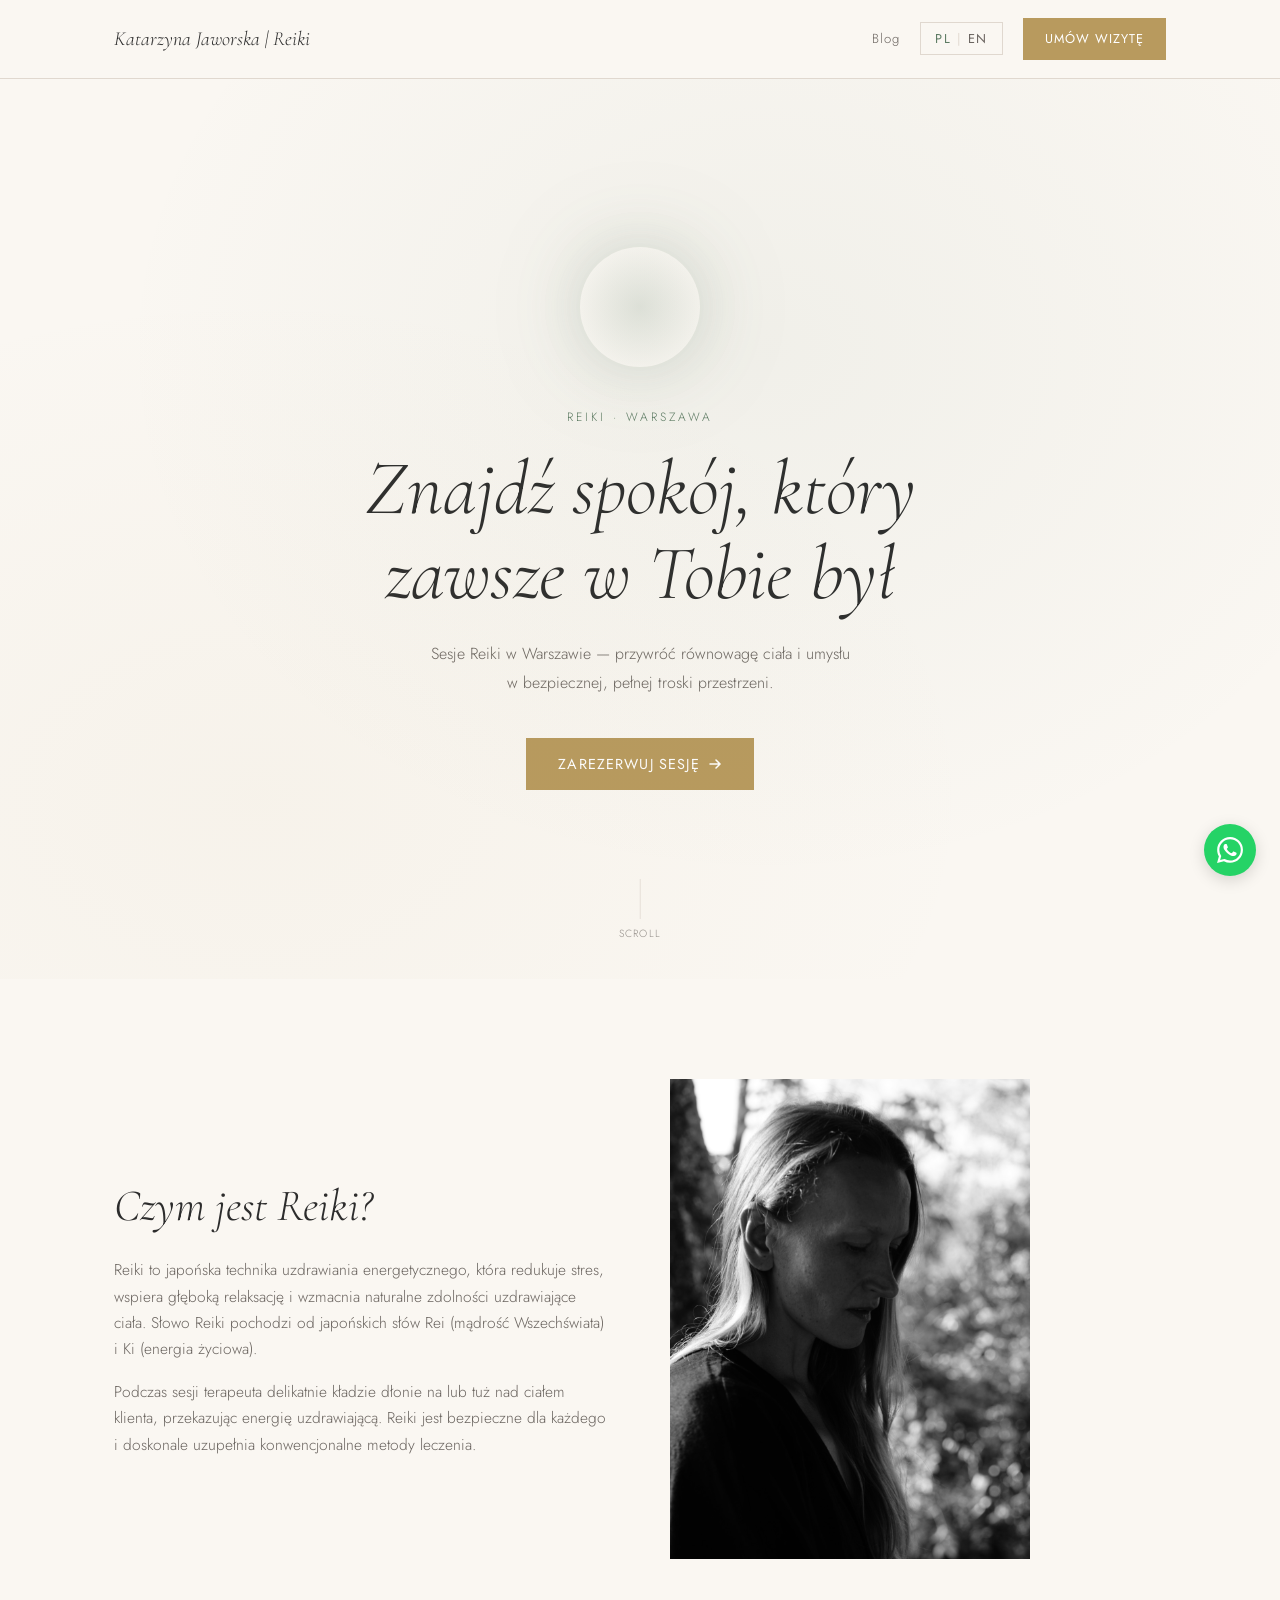
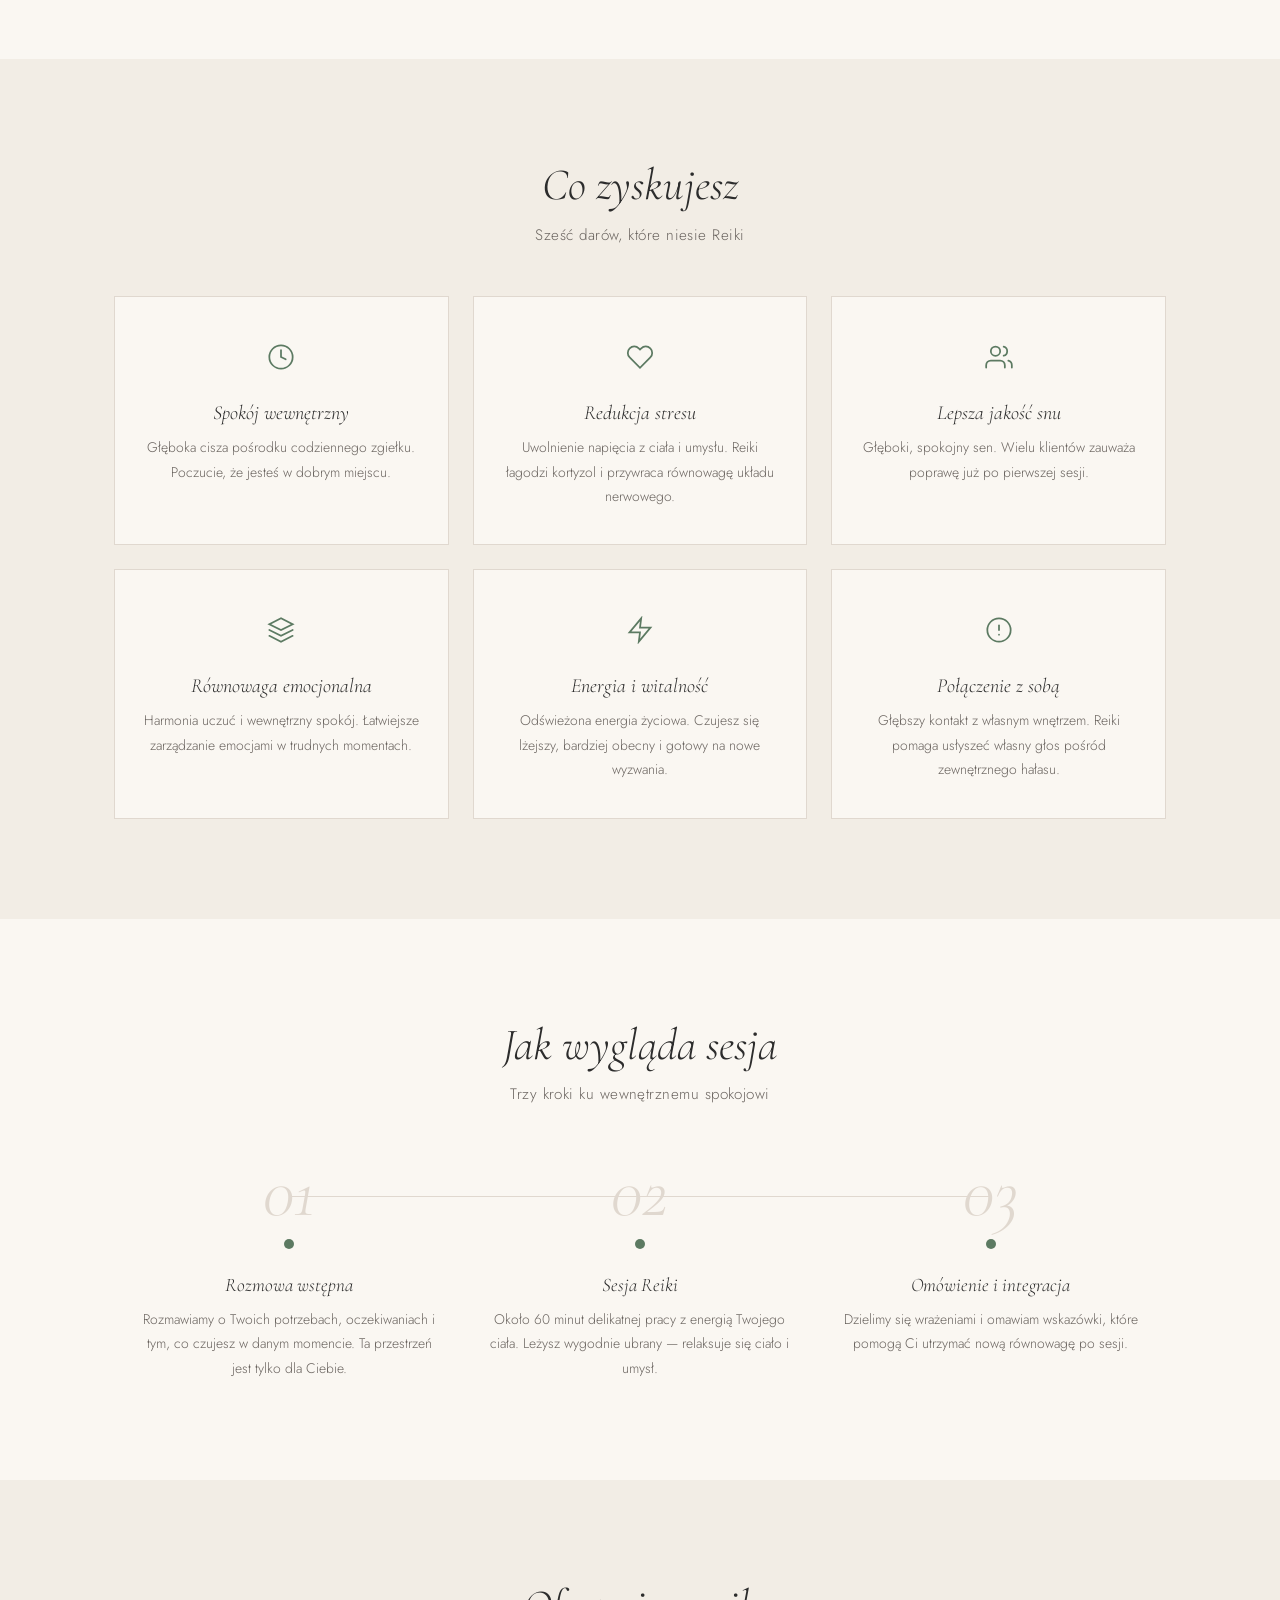
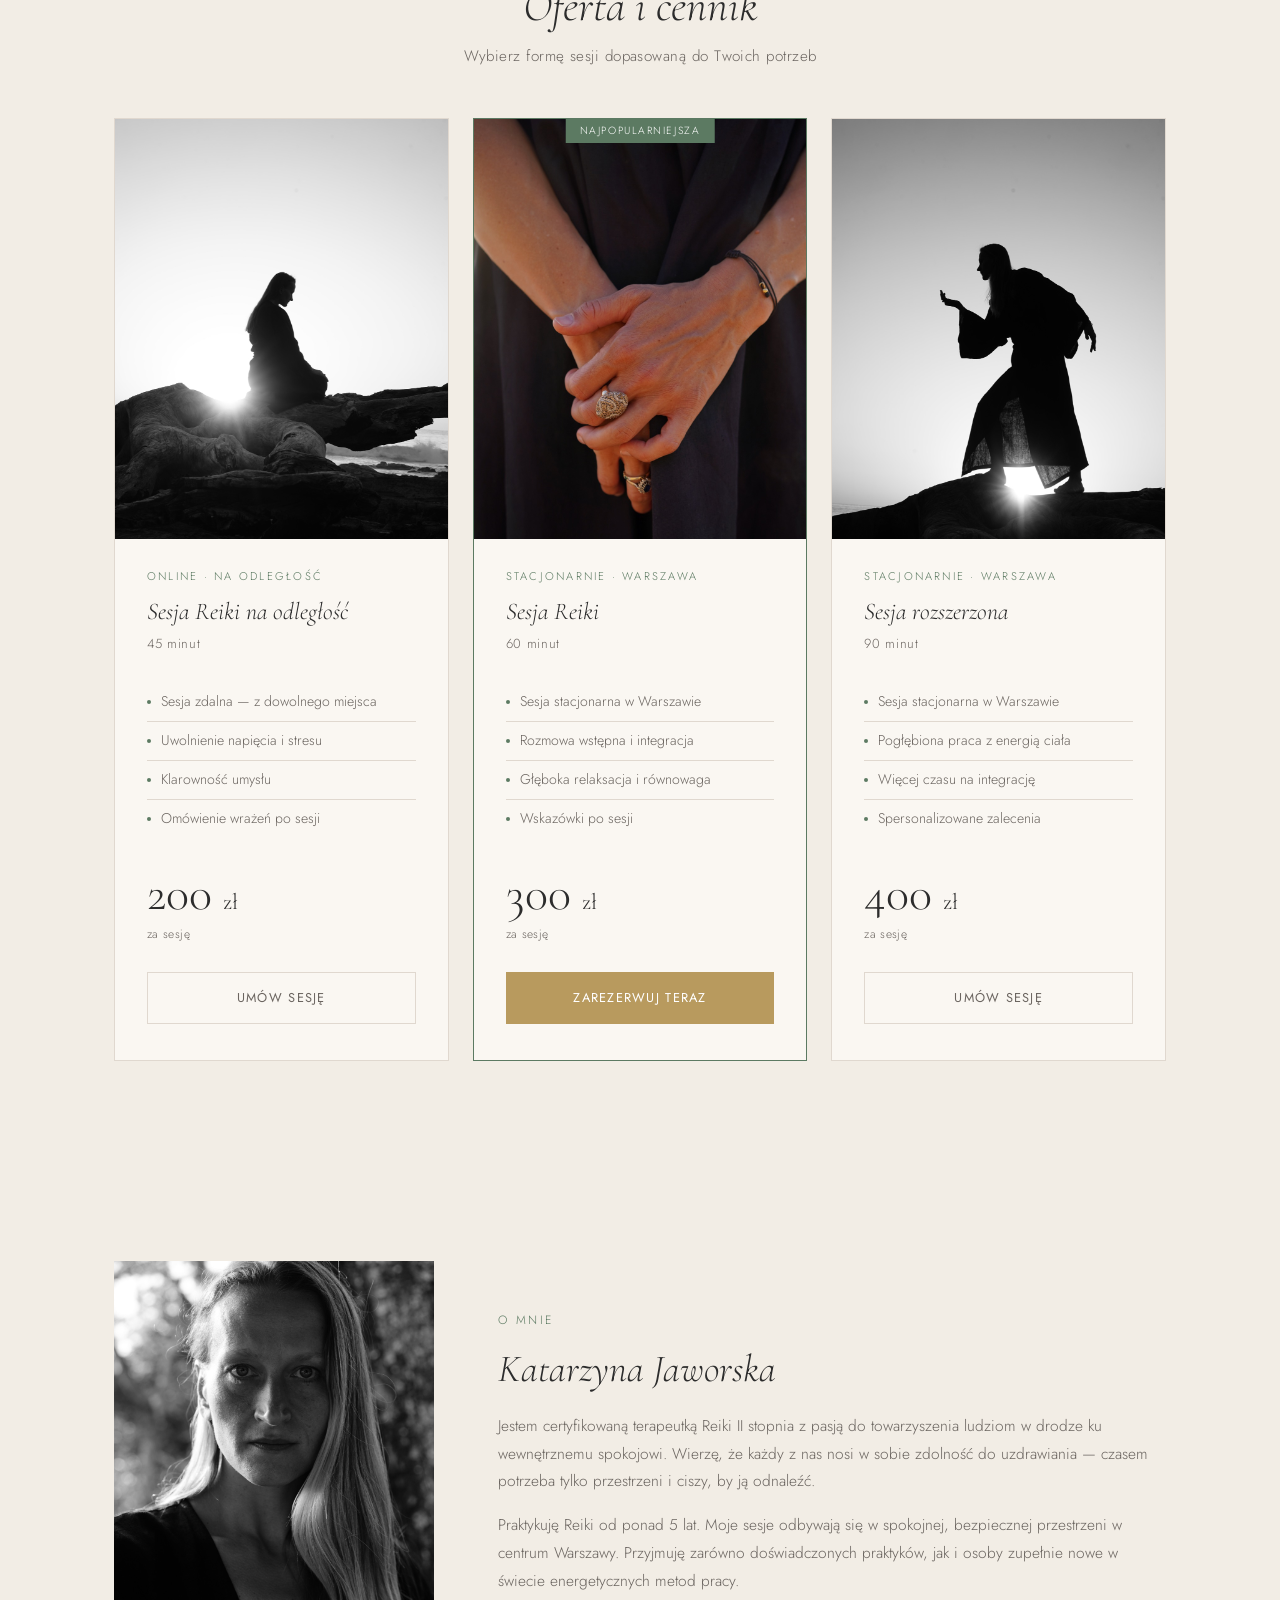
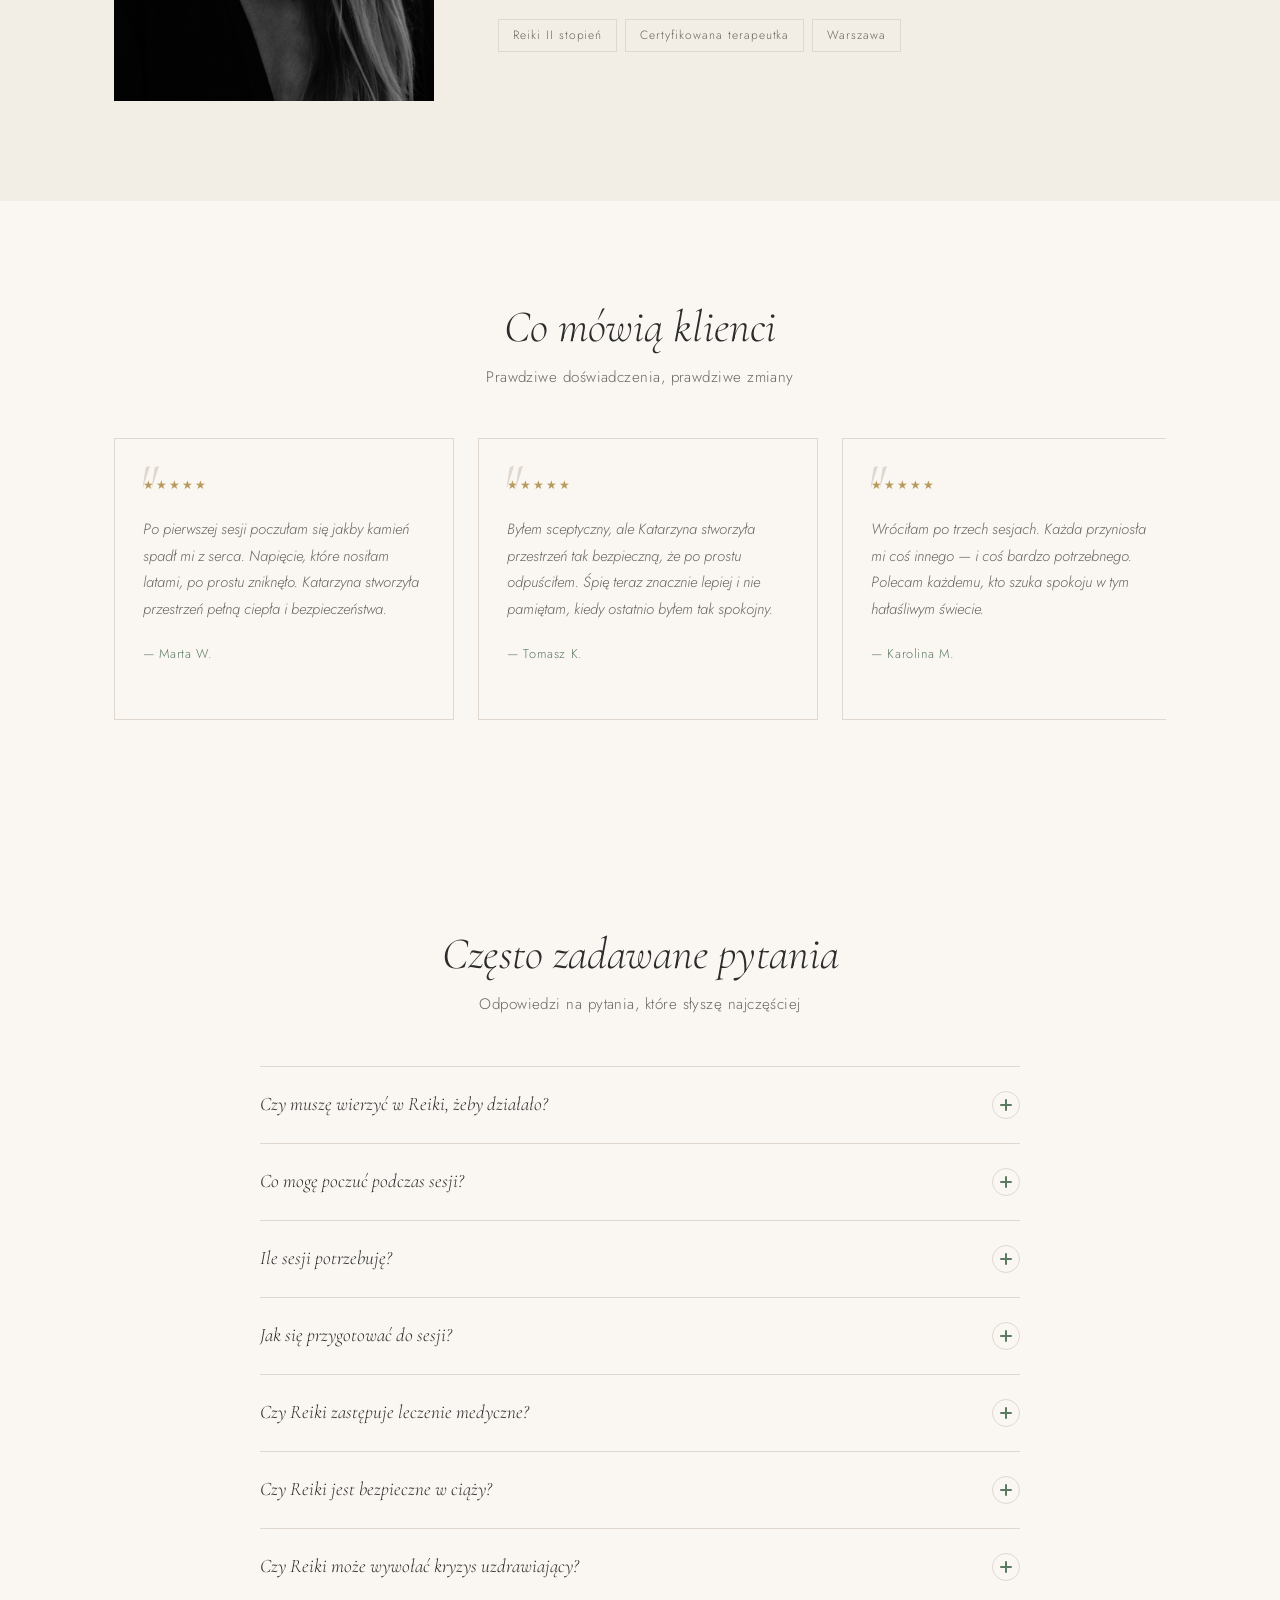
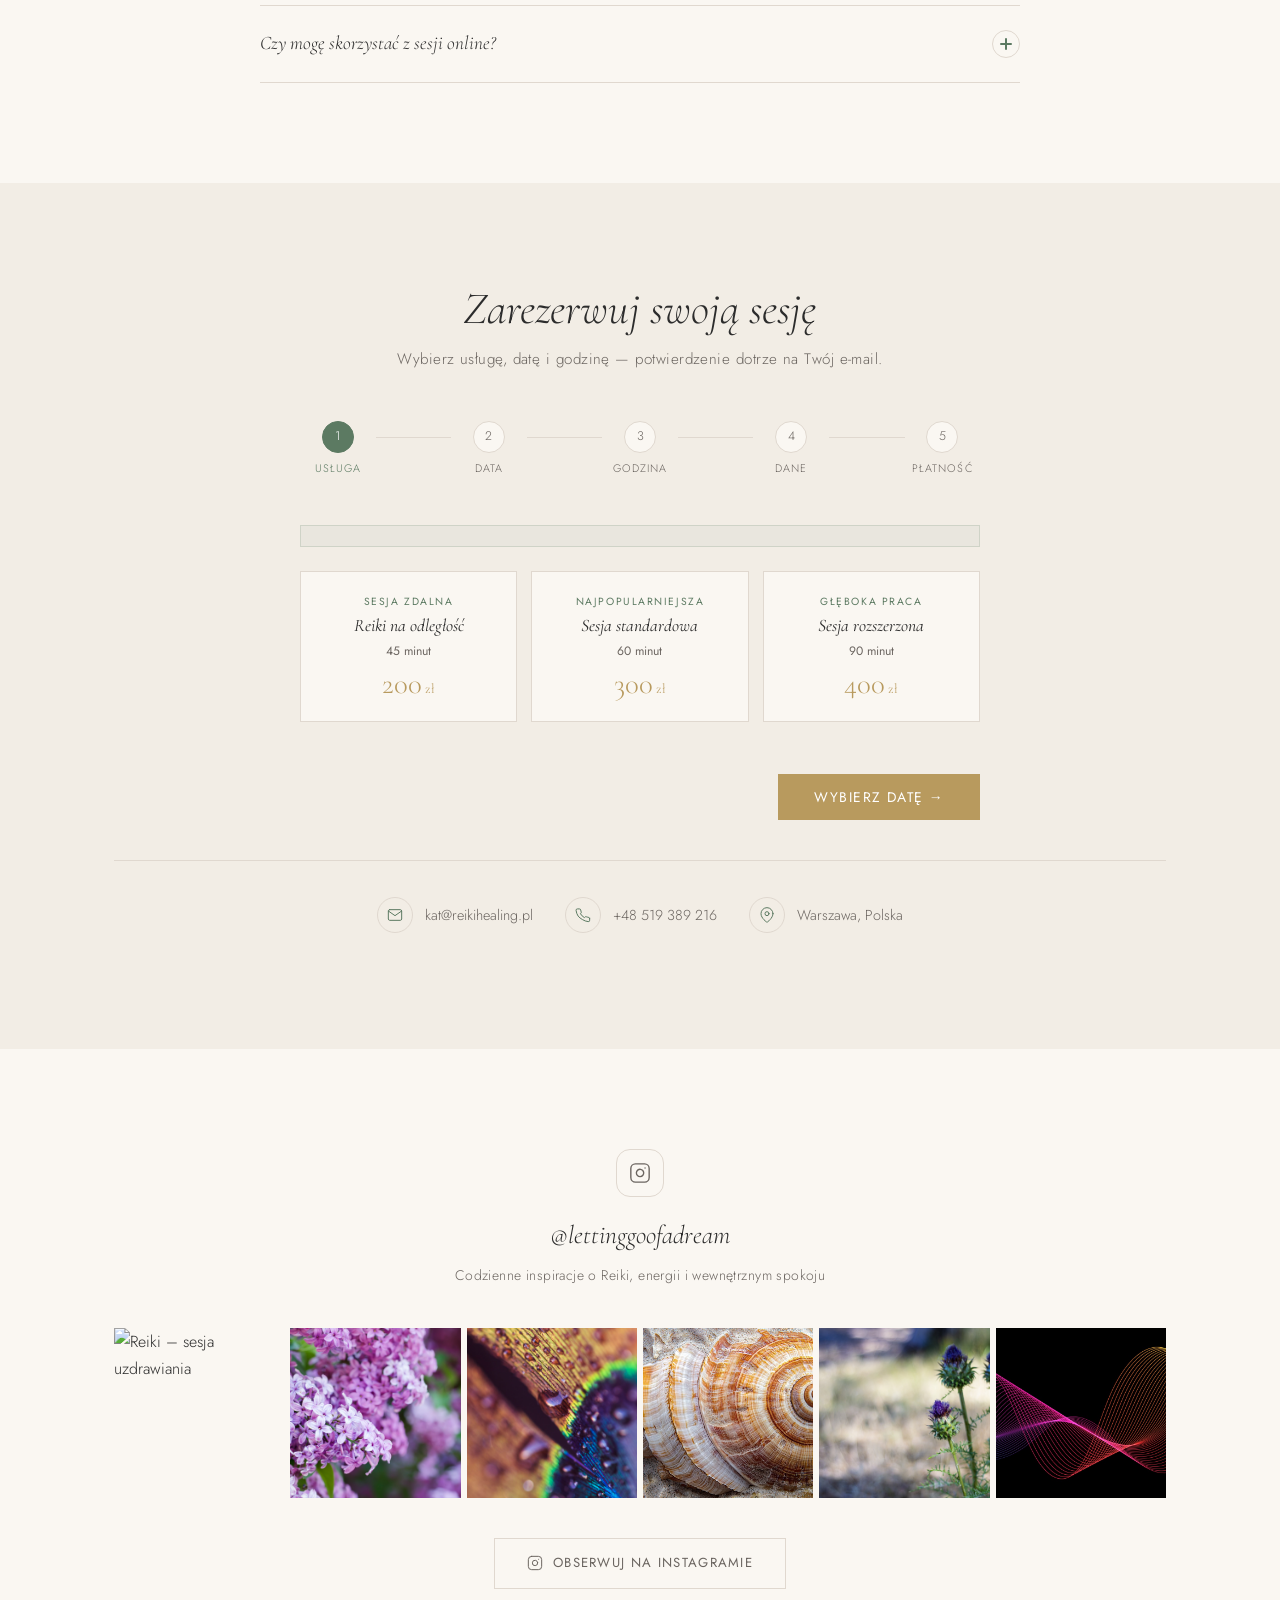
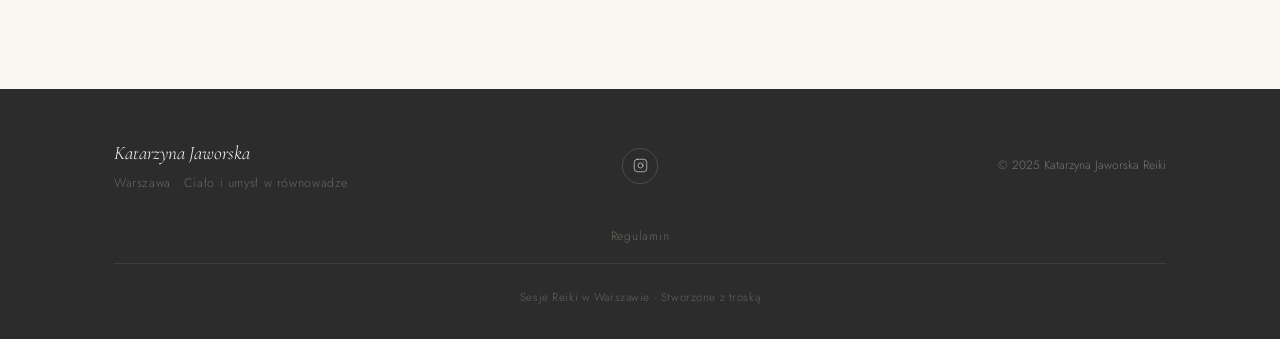
==== index.html @ 8886d700 "Dodaj stronę Regulaminu oraz linki do niego w stopce Nowa strona regulamin.html zawiera pełny regula" ====
<!DOCTYPE html>
<html lang="pl">
<head>
<meta charset="UTF-8">
<meta name="viewport" content="width=device-width, initial-scale=1.0">
<title>Katarzyna Jaworska | Reiki Warszawa</title><!-- REPLACE: practitioner name + city -->

<!-- SEO & OG (static Polish — intentional for crawlers) -->
<meta name="description" content="Sesje Reiki w Warszawie — przywróć równowagę ciała i umysłu. Katarzyna Jaworska, certyfikowana terapeutka Reiki II stopnia."><!-- REPLACE: practitioner name + description -->
<meta property="og:title" content="Katarzyna Jaworska | Reiki Warszawa"><!-- REPLACE: practitioner name -->
<meta property="og:description" content="Sesje Reiki w Warszawie — przywróć równowagę ciała i umysłu.">
<meta property="og:type" content="website">
<meta property="og:locale" content="pl_PL">
<meta property="og:locale:alternate" content="en_US">
<link rel="canonical" href="https://reikihealing.pl/">
<link rel="icon" href="favicon.svg" type="image/svg+xml">
<meta property="og:image" content="https://reikihealing.pl/horizontal-image-female-reiki-therapist-holding-hands-patient-chest-healing-heart-chakra-peaceful-beautiful-teenage-girl-lying-with-her-eyes-closed.jpg">
<meta property="og:image:width" content="1200">
<meta property="og:image:height" content="630">
<script type="application/ld+json">
{
  "@context": "https://schema.org",
  "@graph": [
    {
      "@type": "HealthAndBeautyBusiness",
      "@id": "https://reikihealing.pl/#business",
      "name": "Katarzyna Jaworska Reiki",
      "url": "https://reikihealing.pl",
      "description": "Sesje Reiki w Warszawie — przywróć równowagę ciała i umysłu. Katarzyna Jaworska, certyfikowana terapeutka Reiki II stopnia.",
      "telephone": "+48519389216",
      "email": "kat@reikihealing.pl",
      "image": "https://reikihealing.pl/horizontal-image-female-reiki-therapist-holding-hands-patient-chest-healing-heart-chakra-peaceful-beautiful-teenage-girl-lying-with-her-eyes-closed.jpg",
      "address": {
        "@type": "PostalAddress",
        "addressLocality": "Warszawa",
        "addressRegion": "Mazowieckie",
        "addressCountry": "PL"
      },
      "geo": {
        "@type": "GeoCoordinates",
        "latitude": "52.2297",
        "longitude": "21.0122"
      },
      "priceRange": "200–400 zł",
      "openingHoursSpecification": [
        {
          "@type": "OpeningHoursSpecification",
          "dayOfWeek": ["Monday","Tuesday","Wednesday","Thursday","Friday","Saturday"],
          "opens": "09:00",
          "closes": "20:00"
        }
      ],
      "sameAs": [
        "https://www.instagram.com/lettinggoofadream/"
      ]
    },
    {
      "@type": "Person",
      "@id": "https://reikihealing.pl/#person",
      "name": "Katarzyna Jaworska",
      "jobTitle": "Certyfikowana terapeutka Reiki",
      "url": "https://reikihealing.pl",
      "image": "https://reikihealing.pl/DSC00564.JPG",
      "worksFor": { "@id": "https://reikihealing.pl/#business" }
    }
  ]
}
</script>

<!-- Google Fonts — performance-safe -->
<link rel="preconnect" href="https://fonts.googleapis.com">
<link rel="preconnect" href="https://fonts.gstatic.com" crossorigin>
<link href="https://fonts.googleapis.com/css2?family=Cormorant+Garamond:ital,wght@0,300;0,400;1,300;1,400&family=Jost:wght@300;400&display=swap" rel="stylesheet">

<style>
/* ── Color system ── */
:root {
  --color-bg: #FAF7F2;
  --color-bg-card: #F2EDE5;
  --color-text: #2C2C2C;
  --color-text-light: #6B6560;
  --color-accent: #5C7A62;
  --color-gold: #B89A5E;
  --color-border: #E0D8CF;
}

/* ── Reset & base ── */
*, *::before, *::after { box-sizing: border-box; margin: 0; padding: 0; }

html { scroll-behavior: smooth; }

body {
  font-family: 'Jost', sans-serif;
  font-weight: 300;
  background: var(--color-bg);
  color: var(--color-text);
  line-height: 1.7;
  overflow-x: hidden;
}

h1, h2, h3 {
  font-family: 'Cormorant Garamond', serif;
  font-weight: 300;
  line-height: 1.2;
}

img { display: block; max-width: 100%; }

a { color: inherit; text-decoration: none; }

button, input, textarea, select {
  font-family: inherit;
  font-size: inherit;
}

/* ── Layout helpers ── */
.container {
  width: 100%;
  max-width: 1100px;
  margin: 0 auto;
  padding: 0 24px;
}

.section-header {
  text-align: center;
  margin-bottom: 48px;
}

.section-header h2 {
  font-size: clamp(2rem, 4vw, 2.8rem);
  font-style: italic;
  color: var(--color-text);
  margin-bottom: 10px;
}

.section-header p {
  font-size: 0.95rem;
  color: var(--color-text-light);
  letter-spacing: 0.03em;
}

/* ── Scroll animations ── */
.fade-in {
  opacity: 0;
  transform: translateY(20px);
  transition: opacity 0.6s ease, transform 0.6s ease;
}

.fade-in.visible {
  opacity: 1;
  transform: translateY(0);
}

/* ── Buttons ── */
.btn-primary {
  display: inline-flex;
  align-items: center;
  gap: 8px;
  background: var(--color-gold);
  color: #fff;
  border: none;
  padding: 14px 32px;
  font-family: 'Jost', sans-serif;
  font-size: 0.9rem;
  font-weight: 400;
  letter-spacing: 0.08em;
  text-transform: uppercase;
  cursor: pointer;
  transition: background 0.2s ease, transform 0.15s ease;
}

.btn-primary:hover {
  background: #a38750;
  transform: translateY(-1px);
}

/* ── Navigation ── */
.nav {
  position: sticky;
  top: 0;
  z-index: 50;
  background: var(--color-bg);
  border-bottom: 1px solid var(--color-border);
  padding: 18px 0;
}

.nav .container {
  display: flex;
  align-items: center;
  justify-content: space-between;
  gap: 16px;
}

.nav-logo {
  font-family: 'Cormorant Garamond', serif;
  font-style: italic;
  font-size: 1.25rem;
  color: var(--color-text);
  white-space: nowrap;
}

.nav-right {
  display: flex;
  align-items: center;
  gap: 20px;
}

.lang-toggle {
  display: flex;
  align-items: center;
  gap: 6px;
  background: none;
  border: 1px solid var(--color-border);
  padding: 6px 14px;
  font-size: 0.8rem;
  font-weight: 400;
  letter-spacing: 0.1em;
  cursor: pointer;
  color: var(--color-text-light);
  transition: border-color 0.2s, color 0.2s;
}

.lang-toggle:hover {
  border-color: var(--color-accent);
  color: var(--color-accent);
}

.lang-toggle .lang-active {
  color: var(--color-accent);
  font-weight: 400;
}

.nav-blog-link {
  font-size: 0.82rem;
  letter-spacing: 0.08em;
  color: var(--color-text-light);
  transition: color 0.2s;
  white-space: nowrap;
}

.nav-blog-link:hover { color: var(--color-accent); }

.nav-cta {
  display: inline-block;
  background: var(--color-gold);
  color: #fff;
  border: none;
  padding: 10px 22px;
  font-size: 0.8rem;
  font-weight: 400;
  letter-spacing: 0.08em;
  text-transform: uppercase;
  cursor: pointer;
  transition: background 0.2s;
  white-space: nowrap;
}

.nav-cta:hover { background: #a38750; }

/* ── Hero ── */
.hero {
  min-height: 100vh;
  display: flex;
  flex-direction: column;
  align-items: center;
  justify-content: center;
  text-align: center;
  padding: 80px 24px 100px;
  position: relative;
  overflow: hidden;
}

.hero::before {
  content: '';
  position: absolute;
  inset: 0;
  background: radial-gradient(ellipse at 60% 30%, rgba(92,122,98,0.06) 0%, transparent 60%),
              radial-gradient(ellipse at 20% 80%, rgba(184,154,94,0.05) 0%, transparent 50%);
  pointer-events: none;
}

.hero-orb {
  width: 120px;
  height: 120px;
  border-radius: 50%;
  background: radial-gradient(circle, rgba(92,122,98,0.15) 0%, transparent 70%);
  box-shadow: 0 0 60px rgba(92,122,98,0.2), 0 0 120px rgba(92,122,98,0.1);
  animation: float 6s ease-in-out infinite;
  margin-bottom: 40px;
  flex-shrink: 0;
}

@keyframes float {
  0%, 100% { transform: translateY(0); }
  50% { transform: translateY(-12px); }
}

.hero-eyebrow {
  font-size: 0.75rem;
  letter-spacing: 0.25em;
  text-transform: uppercase;
  color: var(--color-accent);
  margin-bottom: 20px;
}

.hero h1 {
  font-size: clamp(2.6rem, 6vw, 5rem);
  font-style: italic;
  font-weight: 300;
  line-height: 1.1;
  max-width: 680px;
  margin: 0 auto 24px;
  color: var(--color-text);
}

.hero-sub {
  font-size: 1rem;
  color: var(--color-text-light);
  max-width: 420px;
  margin: 0 auto 40px;
  line-height: 1.8;
}

.hero-scroll {
  position: absolute;
  bottom: 36px;
  left: 50%;
  transform: translateX(-50%);
  display: flex;
  flex-direction: column;
  align-items: center;
  gap: 6px;
  color: var(--color-text-light);
  font-size: 0.7rem;
  letter-spacing: 0.15em;
  text-transform: uppercase;
  opacity: 0.7;
}

.hero-scroll-line {
  width: 1px;
  height: 40px;
  background: var(--color-border);
  animation: scrollLine 2s ease-in-out infinite;
}

@keyframes scrollLine {
  0% { transform: scaleY(0); transform-origin: top; }
  50% { transform: scaleY(1); transform-origin: top; }
  51% { transform: scaleY(1); transform-origin: bottom; }
  100% { transform: scaleY(0); transform-origin: bottom; }
}

/* ── Section: What Is Reiki ── */
.reiki-section {
  padding: 100px 0;
}

.reiki-inner {
  display: grid;
  grid-template-columns: 1fr 1fr;
  gap: 60px;
  align-items: center;
}

.reiki-text h2 {
  font-size: clamp(2rem, 3.5vw, 2.8rem);
  font-style: italic;
  margin-bottom: 24px;
  color: var(--color-text);
}

.reiki-text p {
  color: var(--color-text-light);
  margin-bottom: 16px;
  font-size: 0.97rem;
}

.reiki-text p:last-child { margin-bottom: 0; }

.reiki-img-wrap {
  overflow: hidden;
  width: 360px;
  height: 480px;
  flex-shrink: 0;
}

.reiki-img-wrap img {
  width: 100%;
  height: 100%;
  object-fit: cover;
  object-position: center 20%;
  display: block;
}

/* ── Section: Benefits ── */
.benefits-section {
  padding: 100px 0;
  background: var(--color-bg-card);
}

.benefits-grid {
  display: grid;
  grid-template-columns: repeat(3, 1fr);
  gap: 24px;
}

.benefit-card {
  background: var(--color-bg);
  border: 1px solid var(--color-border);
  padding: 36px 28px;
  text-align: center;
  transition: transform 0.2s ease, box-shadow 0.2s ease;
}

.benefit-card:hover {
  transform: translateY(-4px);
  box-shadow: 0 8px 32px rgba(44,44,44,0.08);
}

.benefit-icon {
  width: 48px;
  height: 48px;
  margin: 0 auto 20px;
  display: flex;
  align-items: center;
  justify-content: center;
  color: var(--color-accent);
}

.benefit-icon svg {
  width: 28px;
  height: 28px;
  stroke: currentColor;
  fill: none;
  stroke-width: 1.5;
  stroke-linecap: round;
}

.benefit-card h3 {
  font-size: 1.25rem;
  font-style: italic;
  margin-bottom: 10px;
  color: var(--color-text);
}

.benefit-card p {
  font-size: 0.87rem;
  color: var(--color-text-light);
  line-height: 1.75;
}

/* ── Section: How Session Works ── */
.session-section {
  padding: 100px 0;
}

.timeline {
  display: grid;
  grid-template-columns: repeat(3, 1fr);
  gap: 0;
  position: relative;
}

.timeline::before {
  content: '';
  position: absolute;
  top: 40px;
  left: calc(100% / 6);
  right: calc(100% / 6);
  height: 1px;
  background: var(--color-border);
  z-index: 0;
}

.timeline-step {
  text-align: center;
  padding: 0 24px;
  position: relative;
  z-index: 1;
}

.step-number {
  font-family: 'Cormorant Garamond', serif;
  font-size: 4.5rem;
  font-style: italic;
  font-weight: 300;
  color: var(--color-border);
  line-height: 1;
  margin-bottom: 16px;
}

.step-dot {
  width: 10px;
  height: 10px;
  border-radius: 50%;
  background: var(--color-accent);
  margin: 0 auto 20px;
  position: relative;
  top: -5px;
}

.timeline-step h3 {
  font-size: 1.2rem;
  font-style: italic;
  margin-bottom: 10px;
  color: var(--color-text);
}

.timeline-step p {
  font-size: 0.87rem;
  color: var(--color-text-light);
  line-height: 1.75;
}

/* ── Section: Pricing ── */
.pricing-section {
  padding: 100px 0;
  background: var(--color-bg-card);
}

.pricing-grid {
  display: grid;
  grid-template-columns: repeat(3, 1fr);
  gap: 24px;
  align-items: stretch;
}

.pricing-card {
  background: var(--color-bg);
  border: 1px solid var(--color-border);
  padding: 40px 32px 36px;
  display: flex;
  flex-direction: column;
  transition: transform 0.2s ease, box-shadow 0.2s ease;
}

.pricing-card:hover {
  transform: translateY(-4px);
  box-shadow: 0 12px 40px rgba(44,44,44,0.09);
}

.pricing-card-img {
  height: 420px;
  margin: -40px -32px 28px;
  overflow: hidden;
}

.pricing-card-img img {
  width: 100%;
  height: 100%;
  object-fit: cover;
  object-position: center top;
  transition: transform 0.5s ease;
}

.pricing-card:hover .pricing-card-img img {
  transform: scale(1.05);
}

.pricing-card.featured {
  border-color: var(--color-accent);
  position: relative;
}

.pricing-badge {
  position: absolute;
  top: -1px;
  left: 50%;
  transform: translateX(-50%);
  background: var(--color-accent);
  color: #fff;
  font-size: 0.65rem;
  letter-spacing: 0.15em;
  text-transform: uppercase;
  padding: 4px 14px;
  white-space: nowrap;
}

.pricing-type {
  font-size: 0.7rem;
  letter-spacing: 0.2em;
  text-transform: uppercase;
  color: var(--color-accent);
  margin-bottom: 12px;
}

.pricing-title {
  font-family: 'Cormorant Garamond', serif;
  font-size: 1.5rem;
  font-style: italic;
  font-weight: 300;
  color: var(--color-text);
  margin-bottom: 6px;
  line-height: 1.2;
}

.pricing-duration {
  font-size: 0.82rem;
  color: var(--color-text-light);
  letter-spacing: 0.05em;
  margin-bottom: 28px;
}

.pricing-features {
  list-style: none;
  margin-bottom: 32px;
  flex: 1;
}

.pricing-features li {
  font-size: 0.88rem;
  color: var(--color-text-light);
  padding: 7px 0;
  border-bottom: 1px solid var(--color-border);
  display: flex;
  align-items: center;
  gap: 10px;
}

.pricing-features li:last-child {
  border-bottom: none;
}

.pricing-features li::before {
  content: '';
  width: 4px;
  height: 4px;
  border-radius: 50%;
  background: var(--color-accent);
  flex-shrink: 0;
}

.pricing-price {
  font-family: 'Cormorant Garamond', serif;
  font-size: 3rem;
  font-weight: 300;
  color: var(--color-text);
  line-height: 1;
  margin-bottom: 6px;
}

.pricing-price-note {
  font-size: 0.75rem;
  color: var(--color-text-light);
  margin-bottom: 28px;
  letter-spacing: 0.03em;
}

.pricing-cta {
  display: block;
  text-align: center;
  padding: 14px 20px;
  font-size: 0.8rem;
  font-weight: 400;
  letter-spacing: 0.1em;
  text-transform: uppercase;
  cursor: pointer;
  transition: background 0.2s, color 0.2s, border-color 0.2s;
  text-decoration: none;
  border: 1px solid var(--color-border);
  color: var(--color-text-light);
  background: transparent;
}

.pricing-cta:hover {
  border-color: var(--color-accent);
  color: var(--color-accent);
}

.pricing-cta.primary {
  background: var(--color-gold);
  border-color: var(--color-gold);
  color: #fff;
}

.pricing-cta.primary:hover {
  background: #a38750;
  border-color: #a38750;
  color: #fff;
}

@media (max-width: 900px) {
  .pricing-grid { grid-template-columns: 1fr; max-width: 420px; margin: 0 auto; }
}

/* ── Section: About ── */
.about-section {
  padding: 100px 0;
  background: var(--color-bg-card);
}

.about-inner {
  display: grid;
  grid-template-columns: auto 1fr;
  gap: 64px;
  align-items: center;
}

.about-photo-wrap {
  flex-shrink: 0;
}

.about-photo {
  width: 320px;
  height: 440px;
  border-radius: 0;
  background: var(--color-bg-card);
  border: none;
  overflow: hidden;
  position: relative;
}

.about-photo img {
  width: 100%;
  height: 100%;
  object-fit: cover;
  object-position: center top;
  border-radius: 0;
}

.about-photo-placeholder {
  font-size: 0.75rem;
  font-family: monospace;
  color: var(--color-text-light);
  text-align: center;
  padding: 16px;
  line-height: 1.6;
}

.about-text .eyebrow {
  font-size: 0.75rem;
  letter-spacing: 0.2em;
  text-transform: uppercase;
  color: var(--color-accent);
  margin-bottom: 14px;
}

.about-text h2 {
  font-size: clamp(1.8rem, 3vw, 2.5rem);
  font-style: italic;
  margin-bottom: 20px;
  color: var(--color-text);
}

.about-text p {
  color: var(--color-text-light);
  margin-bottom: 16px;
  font-size: 0.97rem;
  line-height: 1.8;
}

.about-text p:last-of-type { margin-bottom: 24px; }

.about-certs {
  display: flex;
  flex-wrap: wrap;
  gap: 8px;
  margin-top: 24px;
}

.cert-badge {
  display: inline-block;
  border: 1px solid var(--color-border);
  padding: 5px 14px;
  font-size: 0.75rem;
  letter-spacing: 0.08em;
  color: var(--color-text-light);
}

/* ── Section: Testimonials ── */
.testimonials-section {
  padding: 100px 0;
}

.testimonials-track-wrap {
  overflow-x: auto;
  -webkit-overflow-scrolling: touch;
  scrollbar-width: none;
  cursor: grab;
}

.testimonials-track-wrap:active { cursor: grabbing; }
.testimonials-track-wrap::-webkit-scrollbar { display: none; }

.testimonials-grid {
  display: flex;
  gap: 24px;
  width: max-content;
  padding-bottom: 8px;
}

.testimonial-card {
  border: 1px solid var(--color-border);
  padding: 36px 28px 28px;
  background: var(--color-bg);
  position: relative;
  flex: 0 0 340px;
  width: 340px;
}

.testimonial-quote {
  font-family: 'Cormorant Garamond', serif;
  font-size: 4rem;
  line-height: 1;
  color: var(--color-border);
  position: absolute;
  top: 16px;
  left: 22px;
  font-style: italic;
  user-select: none;
}

.testimonial-card p {
  font-size: 0.93rem;
  color: var(--color-text-light);
  line-height: 1.8;
  margin-top: 20px;
  font-style: italic;
}

.testimonial-name {
  margin-top: 20px;
  font-size: 0.8rem;
  color: var(--color-accent);
  letter-spacing: 0.05em;
}

.testimonial-stars {
  color: var(--color-gold);
  font-size: 0.75rem;
  letter-spacing: 2px;
  margin-bottom: 4px;
}

/* ── Section: FAQ ── */
.faq-section {
  padding: 100px 0;
}

.faq-list {
  max-width: 760px;
  margin: 0 auto;
}

.faq-item {
  border-bottom: 1px solid var(--color-border);
}

.faq-item:first-child {
  border-top: 1px solid var(--color-border);
}

.faq-trigger {
  width: 100%;
  background: none;
  border: none;
  padding: 24px 0;
  display: flex;
  align-items: center;
  justify-content: space-between;
  gap: 24px;
  cursor: pointer;
  text-align: left;
}

.faq-question {
  font-family: 'Cormorant Garamond', serif;
  font-size: 1.2rem;
  font-weight: 300;
  font-style: italic;
  color: var(--color-text);
  line-height: 1.3;
}

.faq-icon {
  flex-shrink: 0;
  width: 28px;
  height: 28px;
  border: 1px solid var(--color-border);
  border-radius: 50%;
  display: flex;
  align-items: center;
  justify-content: center;
  color: var(--color-accent);
  transition: transform 0.3s ease, border-color 0.2s;
}

.faq-icon svg {
  width: 12px;
  height: 12px;
  stroke: currentColor;
  fill: none;
  stroke-width: 2;
  stroke-linecap: round;
  transition: transform 0.3s ease;
}

.faq-item.open .faq-icon {
  border-color: var(--color-accent);
}

.faq-item.open .faq-icon svg {
  transform: rotate(45deg);
}

.faq-body {
  display: grid;
  grid-template-rows: 0fr;
  transition: grid-template-rows 0.35s ease;
}

.faq-item.open .faq-body {
  grid-template-rows: 1fr;
}

.faq-body-inner {
  overflow: hidden;
}

.faq-answer {
  padding: 0 0 24px 0;
  font-size: 0.93rem;
  color: var(--color-text-light);
  line-height: 1.85;
  max-width: 640px;
}

/* ── Section: Booking / Contact ── */
.booking-section {
  padding: 100px 0;
  background: var(--color-bg-card);
}

.booking-inner {
  display: grid;
  grid-template-columns: 1fr 1fr;
  gap: 60px;
  align-items: start;
}

.booking-left h2 {
  font-size: clamp(1.8rem, 3vw, 2.5rem);
  font-style: italic;
  margin-bottom: 12px;
}

.booking-left .sub {
  color: var(--color-text-light);
  font-size: 0.93rem;
  margin-bottom: 36px;
  line-height: 1.7;
}

.contact-item {
  display: flex;
  align-items: center;
  gap: 12px;
  margin-bottom: 16px;
  font-size: 0.9rem;
  color: var(--color-text-light);
}

.contact-item a {
  color: var(--color-text-light);
  transition: color 0.2s;
}

.contact-item a:hover { color: var(--color-accent); }

.contact-icon {
  width: 36px;
  height: 36px;
  border: 1px solid var(--color-border);
  border-radius: 50%;
  display: flex;
  align-items: center;
  justify-content: center;
  flex-shrink: 0;
  color: var(--color-accent);
}

.contact-icon svg {
  width: 16px;
  height: 16px;
  stroke: currentColor;
  fill: none;
  stroke-width: 1.5;
  stroke-linecap: round;
}

.booking-form {
  background: var(--color-bg);
  border: 1px solid var(--color-border);
  padding: 40px;
}

.booking-thankyou {
  background: var(--color-bg);
  border: 1px solid var(--color-border);
  padding: 60px 40px;
  text-align: center;
}

.booking-thankyou h3 {
  font-size: 1.6rem;
  font-style: italic;
  margin-bottom: 12px;
  color: var(--color-accent);
}

.form-row {
  display: grid;
  grid-template-columns: 1fr 1fr;
  gap: 12px;
  margin-bottom: 12px;
}

.form-field {
  display: flex;
  flex-direction: column;
  gap: 6px;
}

.form-field.full {
  grid-column: 1 / -1;
}

.form-field label {
  font-size: 0.75rem;
  letter-spacing: 0.1em;
  text-transform: uppercase;
  color: var(--color-text-light);
}

.form-field input,
.form-field textarea {
  background: var(--color-bg);
  border: 1px solid var(--color-border);
  padding: 12px 14px;
  font-size: 0.9rem;
  color: var(--color-text);
  transition: border-color 0.2s;
  resize: none;
  width: 100%;
  outline: none;
}

.form-field input:focus,
.form-field textarea:focus {
  border-color: var(--color-accent);
}

.form-field input::placeholder,
.form-field textarea::placeholder {
  color: var(--color-border);
}

.form-submit {
  margin-top: 20px;
  width: 100%;
  background: var(--color-gold);
  color: #fff;
  border: none;
  padding: 16px;
  font-family: 'Jost', sans-serif;
  font-size: 0.87rem;
  font-weight: 400;
  letter-spacing: 0.1em;
  text-transform: uppercase;
  cursor: pointer;
  transition: background 0.2s;
}

.form-submit:hover { background: #a38750; }

/* ── Footer ── */
.footer {
  background: var(--color-text);
  color: var(--color-bg);
  padding: 48px 0 32px;
}

.footer-inner {
  display: grid;
  grid-template-columns: 1fr auto 1fr;
  align-items: center;
  gap: 24px;
  margin-bottom: 32px;
}

.footer-brand .footer-name {
  font-family: 'Cormorant Garamond', serif;
  font-style: italic;
  font-size: 1.2rem;
  margin-bottom: 4px;
}

.footer-brand .footer-tagline {
  font-size: 0.78rem;
  color: var(--color-text-light);
  letter-spacing: 0.05em;
}

.footer-socials {
  display: flex;
  gap: 12px;
  justify-content: center;
}

.footer-social {
  width: 36px;
  height: 36px;
  border: 1px solid rgba(255,255,255,0.15);
  border-radius: 50%;
  display: flex;
  align-items: center;
  justify-content: center;
  color: rgba(255,255,255,0.6);
  transition: color 0.2s, border-color 0.2s;
}

.footer-social:hover {
  color: var(--color-gold);
  border-color: var(--color-gold);
}

.footer-social svg {
  width: 15px;
  height: 15px;
  stroke: currentColor;
  fill: none;
  stroke-width: 1.5;
  stroke-linecap: round;
  stroke-linejoin: round;
}

.footer-copy {
  text-align: right;
  font-size: 0.75rem;
  color: rgba(255,255,255,0.35);
}

.footer-bottom {
  border-top: 1px solid rgba(255,255,255,0.08);
  padding-top: 24px;
  text-align: center;
  font-size: 0.72rem;
  color: rgba(255,255,255,0.25);
  letter-spacing: 0.05em;
}

/* ── Instagram section ── */
.instagram-section {
  padding: 100px 0;
  background: var(--color-bg);
}

.instagram-header {
  text-align: center;
  margin-bottom: 40px;
}

.instagram-icon {
  display: inline-flex;
  align-items: center;
  justify-content: center;
  width: 48px;
  height: 48px;
  border: 1px solid var(--color-border);
  border-radius: 14px;
  color: var(--color-text-light);
  margin-bottom: 16px;
}

.instagram-icon svg {
  width: 22px;
  height: 22px;
  stroke: currentColor;
  fill: none;
  stroke-width: 1.5;
  stroke-linecap: round;
  stroke-linejoin: round;
}

.instagram-handle {
  font-family: 'Cormorant Garamond', serif;
  font-size: 1.6rem;
  font-style: italic;
  font-weight: 300;
  color: var(--color-text);
  margin-bottom: 8px;
}

.instagram-sub {
  font-size: 0.87rem;
  color: var(--color-text-light);
  letter-spacing: 0.03em;
}

.instagram-grid {
  display: grid;
  grid-template-columns: repeat(6, 1fr);
  gap: 6px;
  margin-bottom: 40px;
}

.instagram-post {
  position: relative;
  aspect-ratio: 1;
  overflow: hidden;
  display: block;
}

.instagram-post img {
  width: 100%;
  height: 100%;
  object-fit: cover;
  transition: transform 0.5s ease;
  display: block;
}

.instagram-post:hover img {
  transform: scale(1.07);
}

.instagram-post-overlay {
  position: absolute;
  inset: 0;
  background: rgba(44, 44, 44, 0.38);
  display: flex;
  align-items: center;
  justify-content: center;
  opacity: 0;
  transition: opacity 0.3s ease;
}

.instagram-post:hover .instagram-post-overlay {
  opacity: 1;
}

.instagram-post-overlay svg {
  width: 28px;
  height: 28px;
  stroke: #fff;
  fill: none;
  stroke-width: 1.5;
  stroke-linecap: round;
  stroke-linejoin: round;
}

.instagram-follow {
  text-align: center;
}

.instagram-btn {
  display: inline-flex;
  align-items: center;
  gap: 10px;
  border: 1px solid var(--color-border);
  padding: 13px 32px;
  font-size: 0.82rem;
  font-weight: 400;
  letter-spacing: 0.1em;
  text-transform: uppercase;
  color: var(--color-text-light);
  transition: border-color 0.2s, color 0.2s;
}

.instagram-btn:hover {
  border-color: var(--color-accent);
  color: var(--color-accent);
}

.instagram-btn svg {
  width: 16px;
  height: 16px;
  stroke: currentColor;
  fill: none;
  stroke-width: 1.5;
  stroke-linecap: round;
  stroke-linejoin: round;
  flex-shrink: 0;
}

@media (max-width: 640px) {
  .instagram-grid { grid-template-columns: repeat(3, 1fr); }
}

/* ── Booking Widget ── */
.booking-wizard { max-width: 680px; margin: 0 auto; }

.bk-steps { display: flex; align-items: flex-start; margin-bottom: 48px; }
.bk-step-label { display: flex; flex-direction: column; align-items: center; gap: 6px; flex: 1; }
.bk-step-num {
  width: 32px; height: 32px; border-radius: 50%;
  border: 1px solid var(--color-border);
  display: flex; align-items: center; justify-content: center;
  font-size: 0.78rem; color: var(--color-text-light);
  background: var(--color-bg); transition: all 0.3s; position: relative; z-index: 1;
}
.bk-step-txt { font-size: 0.68rem; letter-spacing: 0.1em; text-transform: uppercase; color: var(--color-text-light); transition: color 0.3s; }
.bk-connector { flex: 1; height: 1px; background: var(--color-border); margin-top: 16px; }
.bk-step-label.active .bk-step-num { border-color: var(--color-accent); background: var(--color-accent); color: #fff; }
.bk-step-label.active .bk-step-txt { color: var(--color-accent); }
.bk-step-label.done .bk-step-num { border-color: var(--color-accent); background: var(--color-accent); color: #fff; }
.bk-step-label.done .bk-step-txt { color: var(--color-accent); }

.bk-panel { animation: bkFade 0.3s ease; }
.bk-panel.hidden { display: none; }
@keyframes bkFade { from { opacity:0; transform:translateY(8px); } to { opacity:1; transform:translateY(0); } }

.bk-summary {
  display: flex; align-items: center; gap: 8px; flex-wrap: wrap;
  padding: 10px 16px; margin-bottom: 24px;
  background: rgba(92,122,98,0.06); border: 1px solid rgba(92,122,98,0.18);
  font-size: 0.82rem; color: var(--color-text-light);
}
.bk-summary strong { color: var(--color-accent); font-weight: 400; }
.bk-summary-dot { color: var(--color-border); }

.bk-service-cards { display: grid; grid-template-columns: repeat(3,1fr); gap: 14px; margin-bottom: 32px; }
.bk-service-card {
  border: 1px solid var(--color-border); padding: 22px 16px;
  cursor: pointer; transition: all 0.2s; text-align: center; background: var(--color-bg);
}
.bk-service-card:hover { border-color: var(--color-accent); }
.bk-service-card.selected { border-color: var(--color-accent); background: rgba(92,122,98,0.04); }
.bk-sc-type { font-size: 0.65rem; letter-spacing: 0.15em; text-transform: uppercase; color: var(--color-accent); margin-bottom: 6px; }
.bk-sc-name { font-family: 'Cormorant Garamond',serif; font-size: 1.1rem; font-style: italic; color: var(--color-text); margin-bottom: 6px; }
.bk-sc-dur { font-size: 0.76rem; color: var(--color-text-light); margin-bottom: 10px; }
.bk-sc-price { font-family: 'Cormorant Garamond',serif; font-size: 1.8rem; color: var(--color-gold); font-weight: 300; line-height: 1; }
.bk-sc-price span { font-size: 0.85rem; }

.bk-cal { border: 1px solid var(--color-border); padding: 24px; margin-bottom: 28px; }
.bk-cal-header { display: flex; align-items: center; justify-content: space-between; margin-bottom: 20px; }
.bk-cal-month { font-family: 'Cormorant Garamond',serif; font-size: 1.25rem; font-style: italic; }
.bk-cal-nav {
  width: 30px; height: 30px; border: 1px solid var(--color-border);
  background: none; cursor: pointer; display: flex; align-items: center; justify-content: center;
  color: var(--color-text-light); transition: all 0.2s;
}
.bk-cal-nav:hover:not(:disabled) { border-color: var(--color-accent); color: var(--color-accent); }
.bk-cal-nav:disabled { opacity: 0.25; cursor: default; }
.bk-cal-nav svg { width: 12px; height: 12px; stroke: currentColor; fill: none; stroke-width: 2; stroke-linecap: round; }
.bk-cal-weekdays { display: grid; grid-template-columns: repeat(7,1fr); margin-bottom: 6px; }
.bk-cal-wd { text-align: center; font-size: 0.65rem; letter-spacing: 0.08em; text-transform: uppercase; color: var(--color-text-light); padding: 4px 0; }
.bk-cal-days { display: grid; grid-template-columns: repeat(7,1fr); gap: 3px; }
.bk-day {
  aspect-ratio: 1; display: flex; align-items: center; justify-content: center;
  font-size: 0.83rem; border-radius: 50%; cursor: pointer;
  border: 1px solid transparent; transition: all 0.15s; color: var(--color-text);
}
.bk-day:hover:not(.bk-day-off):not(.bk-day-empty) { border-color: var(--color-accent); color: var(--color-accent); }
.bk-day-off { color: var(--color-border); cursor: default; }
.bk-day-empty { cursor: default; }
.bk-day-today { border-color: var(--color-border); }
.bk-day-sel { background: var(--color-accent) !important; color: #fff !important; border-color: var(--color-accent) !important; }

.bk-slots-label { font-size: 0.72rem; letter-spacing: 0.12em; text-transform: uppercase; color: var(--color-text-light); margin-bottom: 14px; }
.bk-slots-grid { display: grid; grid-template-columns: repeat(4,1fr); gap: 10px; margin-bottom: 28px; }
.bk-slot {
  border: 1px solid var(--color-border); background: var(--color-bg);
  padding: 11px 6px; font-family: 'Cormorant Garamond',serif;
  font-size: 1.05rem; font-style: italic; color: var(--color-text);
  cursor: pointer; transition: all 0.2s; text-align: center;
}
.bk-slot:hover { border-color: var(--color-accent); color: var(--color-accent); }
.bk-slot.selected { background: var(--color-accent); border-color: var(--color-accent); color: #fff; }

.bk-nav { display: flex; align-items: center; justify-content: space-between; margin-top: 8px; }
.bk-back {
  background: none; border: none; color: var(--color-text-light);
  font-size: 0.8rem; letter-spacing: 0.04em; cursor: pointer;
  display: flex; align-items: center; gap: 5px; padding: 0; font-family: inherit;
}
.bk-back:hover { color: var(--color-accent); }
.bk-back svg { width: 12px; height: 12px; stroke: currentColor; fill: none; stroke-width: 2; stroke-linecap: round; }
.bk-btn { width: auto; padding: 13px 36px; }

.bk-confirm { text-align: center; padding: 40px 0; }
.bk-confirm-icon {
  width: 60px; height: 60px; border-radius: 50%;
  background: rgba(92,122,98,0.1); display: flex; align-items: center;
  justify-content: center; margin: 0 auto 20px;
}
.bk-confirm-icon svg { width: 26px; height: 26px; stroke: var(--color-accent); fill: none; stroke-width: 2; stroke-linecap: round; stroke-linejoin: round; }
.bk-confirm h3 { font-size: 2rem; font-style: italic; margin-bottom: 10px; }
.bk-confirm-detail { font-size: 0.92rem; color: var(--color-text-light); line-height: 1.9; margin-bottom: 6px; }
.bk-confirm-note { font-size: 0.8rem; color: var(--color-text-light); font-style: italic; margin-bottom: 28px; }
.bk-cal-btn {
  display: inline-flex; align-items: center; gap: 8px;
  border: 1px solid var(--color-border); padding: 12px 28px;
  font-size: 0.8rem; letter-spacing: 0.1em; text-transform: uppercase;
  color: var(--color-text-light); transition: all 0.2s;
}
.bk-cal-btn:hover { border-color: var(--color-accent); color: var(--color-accent); }
.bk-cal-btn svg { width: 14px; height: 14px; stroke: currentColor; fill: none; stroke-width: 1.5; }

.bk-contact-row { display: flex; justify-content: center; gap: 32px; flex-wrap: wrap; margin-top: 40px; padding-top: 36px; border-top: 1px solid var(--color-border); }

@media (max-width: 640px) {
  .bk-service-cards { grid-template-columns: 1fr; }
  .bk-slots-grid { grid-template-columns: repeat(3,1fr); }
  .bk-step-txt { display: none; }
}

/* ── Płatność P24 ── */
.bk-payment-box {
  border: 1px solid var(--color-border);
  padding: 36px 32px;
  margin-bottom: 28px;
  text-align: center;
}
.bk-payment-label {
  font-size: 0.72rem;
  letter-spacing: 0.15em;
  text-transform: uppercase;
  color: var(--color-text-light);
  margin-bottom: 8px;
}
.bk-payment-total {
  font-family: 'Cormorant Garamond', serif;
  font-size: 3.5rem;
  font-weight: 300;
  color: var(--color-text);
  line-height: 1;
  margin-bottom: 4px;
}
.bk-payment-desc {
  font-size: 0.87rem;
  color: var(--color-text-light);
  margin-bottom: 28px;
  line-height: 1.6;
}
.bk-p24-btn {
  display: flex;
  align-items: center;
  justify-content: center;
  gap: 10px;
  width: 100%;
  background: #D4145A;
  color: #fff;
  border: none;
  padding: 16px;
  font-family: 'Jost', sans-serif;
  font-size: 0.87rem;
  font-weight: 400;
  letter-spacing: 0.1em;
  text-transform: uppercase;
  cursor: pointer;
  transition: background 0.2s;
  margin-bottom: 14px;
}
.bk-p24-btn:hover  { background: #b8104e; }
.bk-p24-btn:disabled { opacity: 0.6; cursor: default; }
.bk-payment-secure {
  font-size: 0.75rem;
  color: var(--color-text-light);
  display: flex;
  align-items: center;
  justify-content: center;
  gap: 5px;
}
.bk-payment-secure svg {
  width: 12px; height: 12px;
  stroke: currentColor; fill: none; stroke-width: 2; stroke-linecap: round;
}

/* ── WhatsApp float ── */
.wa-float {
  position: fixed;
  bottom: 24px;
  right: 24px;
  z-index: 100;
  width: 52px;
  height: 52px;
  border-radius: 50%;
  background: #25D366;
  display: flex;
  align-items: center;
  justify-content: center;
  box-shadow: 0 4px 16px rgba(0,0,0,0.15);
  transition: transform 0.2s ease, box-shadow 0.2s ease;
}

.wa-float:hover {
  transform: scale(1.08);
  box-shadow: 0 6px 24px rgba(0,0,0,0.2);
}

.wa-float svg {
  width: 26px;
  height: 26px;
  fill: #fff;
}

/* ── Responsive ── */
@media (max-width: 900px) {
  .reiki-inner {
    grid-template-columns: 1fr;
    gap: 40px;
  }

  .reiki-shape { height: 200px; order: -1; }
  .reiki-shape::before { width: 180px; height: 180px; }

  .benefits-grid { grid-template-columns: repeat(2, 1fr); }

  .timeline {
    grid-template-columns: 1fr;
    gap: 40px;
  }

  .timeline::before { display: none; }

  .about-inner {
    grid-template-columns: 1fr;
    gap: 40px;
    text-align: center;
  }

  .about-photo { margin: 0 auto; }

  .about-certs { justify-content: center; }

  .testimonial-card { flex: 0 0 300px; width: 300px; }

  .booking-inner { grid-template-columns: 1fr; gap: 40px; }

  .footer-inner { grid-template-columns: 1fr; text-align: center; gap: 16px; }
  .footer-copy { text-align: center; }
}

@media (max-width: 600px) {
  .nav-logo {
    font-size: 1rem;
    max-width: 160px;
    overflow: hidden;
    text-overflow: ellipsis;
    white-space: nowrap;
  }

  .benefits-grid { grid-template-columns: 1fr; }

  .form-row { grid-template-columns: 1fr; }

  .booking-form { padding: 28px 20px; }

  .hero h1 { font-size: 2.3rem; }
}
</style>
</head>
<body>

<!-- ── 1. Navigation ── -->
<nav class="nav" role="navigation" aria-label="Główna nawigacja">
  <div class="container">
    <a href="#" class="nav-logo">Katarzyna Jaworska | Reiki</a><!-- REPLACE: practitioner name -->
    <div class="nav-right">
      <a href="blog.html" class="nav-blog-link">Blog</a>
      <button class="lang-toggle" id="langToggle" aria-label="Zmień język / Switch language">
        <span class="lang-active" id="langPL">PL</span>
        <span style="color: var(--color-border);">|</span>
        <span id="langEN">EN</span>
      </button>
      <a href="#booking" class="nav-cta">
        <span data-pl="Umów wizytę" data-en="Book a Session">Umów wizytę</span>
      </a>
    </div>
  </div>
</nav>

<!-- ── 2. Hero ── -->
<section class="hero" aria-label="Hero">
  <div class="hero-orb" aria-hidden="true"></div>
  <p class="hero-eyebrow" data-pl="Reiki · Warszawa" data-en="Reiki · Warsaw">Reiki · Warszawa</p><!-- REPLACE: city if different -->
  <h1 data-pl="Znajdź spokój,&nbsp;który zawsze w&nbsp;Tobie był" data-en="Find the stillness&nbsp;that was always within you">Znajdź spokój,&nbsp;który zawsze w&nbsp;Tobie był</h1>
  <p class="hero-sub" data-pl="Sesje Reiki w Warszawie — przywróć równowagę ciała i umysłu w bezpiecznej, pełnej troski przestrzeni." data-en="Reiki sessions in Warsaw — restore balance of body and mind in a safe, caring space.">Sesje Reiki w Warszawie — przywróć równowagę ciała i umysłu w bezpiecznej, pełnej troski przestrzeni.</p><!-- REPLACE: city -->
  <a href="#booking" class="btn-primary">
    <span data-pl="Zarezerwuj sesję" data-en="Book a Session">Zarezerwuj sesję</span>
    <svg width="14" height="14" viewBox="0 0 14 14" fill="none" stroke="currentColor" stroke-width="1.5" stroke-linecap="round" aria-hidden="true"><path d="M2 7h10M8 3l4 4-4 4"/></svg>
  </a>
  <div class="hero-scroll" aria-hidden="true">
    <div class="hero-scroll-line"></div>
    <span style="font-size:0.65rem; letter-spacing:0.12em;">scroll</span>
  </div>
</section>

<!-- ── 3. What Is Reiki ── -->
<section class="reiki-section fade-in" aria-labelledby="reiki-heading">
  <div class="container">
    <div class="reiki-inner">
      <div class="reiki-text">
        <h2 id="reiki-heading" data-pl="Czym jest Reiki?" data-en="What Is Reiki?">Czym jest Reiki?</h2>
        <p data-pl="Reiki to japońska technika uzdrawiania energetycznego, która redukuje stres, wspiera głęboką relaksację i wzmacnia naturalne zdolności uzdrawiające ciała. Słowo Reiki pochodzi od japońskich słów Rei (mądrość Wszechświata) i Ki (energia życiowa)." data-en="Reiki is a Japanese technique of energy healing that reduces stress, supports deep relaxation, and strengthens the body's natural healing abilities. The word Reiki comes from the Japanese words Rei (universal wisdom) and Ki (life energy).">Reiki to japońska technika uzdrawiania energetycznego, która redukuje stres, wspiera głęboką relaksację i wzmacnia naturalne zdolności uzdrawiające ciała. Słowo Reiki pochodzi od japońskich słów Rei (mądrość Wszechświata) i Ki (energia życiowa).</p>
        <p data-pl="Podczas sesji terapeuta delikatnie kładzie dłonie na lub tuż nad ciałem klienta, przekazując energię uzdrawiającą. Reiki jest bezpieczne dla każdego i doskonale uzupełnia konwencjonalne metody leczenia." data-en="During a session, the therapist gently places their hands on or just above the client's body, channeling healing energy. Reiki is safe for everyone and beautifully complements conventional medical treatment.">Podczas sesji terapeuta delikatnie kładzie dłonie na lub tuż nad ciałem klienta, przekazując energię uzdrawiającą. Reiki jest bezpieczne dla każdego i doskonale uzupełnia konwencjonalne metody leczenia.</p>
      </div>
      <div class="reiki-img-wrap">
        <img src="DSC00556.JPG" alt="Reiki — energia i równowaga" loading="lazy">
      </div>
    </div>
  </div>
</section>

<!-- ── 4. Benefits ── -->
<section class="benefits-section fade-in" aria-labelledby="benefits-heading">
  <div class="container">
    <div class="section-header">
      <h2 id="benefits-heading" data-pl="Co zyskujesz" data-en="What You Gain">Co zyskujesz</h2>
      <p data-pl="Sześć darów, które niesie Reiki" data-en="Six gifts that Reiki brings">Sześć darów, które niesie Reiki</p>
    </div>
    <div class="benefits-grid">
      <div class="benefit-card fade-in">
        <div class="benefit-icon" aria-hidden="true">
          <svg viewBox="0 0 24 24"><path d="M12 22c5.523 0 10-4.477 10-10S17.523 2 12 2 2 6.477 2 12s4.477 10 10 10z"/><path d="M12 6v6l4 2"/></svg>
        </div>
        <h3 data-pl="Spokój wewnętrzny" data-en="Inner Peace">Spokój wewnętrzny</h3>
        <p data-pl="Głęboka cisza pośrodku codziennego zgiełku. Poczucie, że jesteś w dobrym miejscu." data-en="Deep stillness amid everyday noise. A sense that you are exactly where you need to be.">Głęboka cisza pośrodku codziennego zgiełku. Poczucie, że jesteś w dobrym miejscu.</p>
      </div>
      <div class="benefit-card fade-in">
        <div class="benefit-icon" aria-hidden="true">
          <svg viewBox="0 0 24 24"><path d="M20.84 4.61a5.5 5.5 0 0 0-7.78 0L12 5.67l-1.06-1.06a5.5 5.5 0 0 0-7.78 7.78l1.06 1.06L12 21.23l7.78-7.78 1.06-1.06a5.5 5.5 0 0 0 0-7.78z"/></svg>
        </div>
        <h3 data-pl="Redukcja stresu" data-en="Stress Relief">Redukcja stresu</h3>
        <p data-pl="Uwolnienie napięcia z ciała i umysłu. Reiki łagodzi kortyzol i przywraca równowagę układu nerwowego." data-en="Release tension from body and mind. Reiki soothes cortisol levels and restores nervous system balance.">Uwolnienie napięcia z ciała i umysłu. Reiki łagodzi kortyzol i przywraca równowagę układu nerwowego.</p>
      </div>
      <div class="benefit-card fade-in">
        <div class="benefit-icon" aria-hidden="true">
          <svg viewBox="0 0 24 24"><path d="M17 21v-2a4 4 0 0 0-4-4H5a4 4 0 0 0-4 4v2"/><circle cx="9" cy="7" r="4"/><path d="M23 21v-2a4 4 0 0 0-3-3.87"/><path d="M16 3.13a4 4 0 0 1 0 7.75"/></svg>
        </div>
        <h3 data-pl="Lepsza jakość snu" data-en="Better Sleep">Lepsza jakość snu</h3>
        <p data-pl="Głęboki, spokojny sen. Wielu klientów zauważa poprawę już po pierwszej sesji." data-en="Deep, restful sleep. Many clients notice improvement after the very first session.">Głęboki, spokojny sen. Wielu klientów zauważa poprawę już po pierwszej sesji.</p>
      </div>
      <div class="benefit-card fade-in">
        <div class="benefit-icon" aria-hidden="true">
          <svg viewBox="0 0 24 24"><path d="M12 2L2 7l10 5 10-5-10-5z"/><path d="M2 17l10 5 10-5"/><path d="M2 12l10 5 10-5"/></svg>
        </div>
        <h3 data-pl="Równowaga emocjonalna" data-en="Emotional Balance">Równowaga emocjonalna</h3>
        <p data-pl="Harmonia uczuć i wewnętrzny spokój. Łatwiejsze zarządzanie emocjami w trudnych momentach." data-en="Harmony of feelings and inner calm. Easier to manage emotions in difficult moments.">Harmonia uczuć i wewnętrzny spokój. Łatwiejsze zarządzanie emocjami w trudnych momentach.</p>
      </div>
      <div class="benefit-card fade-in">
        <div class="benefit-icon" aria-hidden="true">
          <svg viewBox="0 0 24 24"><polygon points="13 2 3 14 12 14 11 22 21 10 12 10 13 2"/></svg>
        </div>
        <h3 data-pl="Energia i witalność" data-en="Energy &amp; Vitality">Energia i witalność</h3>
        <p data-pl="Odświeżona energia życiowa. Czujesz się lżejszy, bardziej obecny i gotowy na nowe wyzwania." data-en="Renewed life energy. You feel lighter, more present, and ready for new challenges.">Odświeżona energia życiowa. Czujesz się lżejszy, bardziej obecny i gotowy na nowe wyzwania.</p>
      </div>
      <div class="benefit-card fade-in">
        <div class="benefit-icon" aria-hidden="true">
          <svg viewBox="0 0 24 24"><circle cx="12" cy="12" r="10"/><path d="M12 8v4"/><path d="M12 16h.01"/></svg>
        </div>
        <h3 data-pl="Połączenie z sobą" data-en="Self-Connection">Połączenie z sobą</h3>
        <p data-pl="Głębszy kontakt z własnym wnętrzem. Reiki pomaga usłyszeć własny głos pośród zewnętrznego hałasu." data-en="Deeper contact with your inner self. Reiki helps you hear your own voice amid external noise.">Głębszy kontakt z własnym wnętrzem. Reiki pomaga usłyszeć własny głos pośród zewnętrznego hałasu.</p>
      </div>
    </div>
  </div>
</section>

<!-- ── 5. How a Session Works ── -->
<section class="session-section fade-in" aria-labelledby="session-heading">
  <div class="container">
    <div class="section-header">
      <h2 id="session-heading" data-pl="Jak wygląda sesja" data-en="How a Session Works">Jak wygląda sesja</h2>
      <p data-pl="Trzy kroki ku wewnętrznemu spokojowi" data-en="Three steps toward inner peace">Trzy kroki ku wewnętrznemu spokojowi</p>
    </div>
    <div class="timeline">
      <div class="timeline-step">
        <div class="step-number" aria-hidden="true">01</div>
        <div class="step-dot" aria-hidden="true"></div>
        <h3 data-pl="Rozmowa wstępna" data-en="Initial Conversation">Rozmowa wstępna</h3>
        <p data-pl="Rozmawiamy o Twoich potrzebach, oczekiwaniach i tym, co czujesz w danym momencie. Ta przestrzeń jest tylko dla Ciebie." data-en="We talk about your needs, expectations, and what you're feeling right now. This space is yours alone.">Rozmawiamy o Twoich potrzebach, oczekiwaniach i tym, co czujesz w danym momencie. Ta przestrzeń jest tylko dla Ciebie.</p>
      </div>
      <div class="timeline-step">
        <div class="step-number" aria-hidden="true">02</div>
        <div class="step-dot" aria-hidden="true"></div>
        <h3 data-pl="Sesja Reiki" data-en="Reiki Session">Sesja Reiki</h3>
        <p data-pl="Około 60 minut delikatnej pracy z energią Twojego ciała. Leżysz wygodnie ubrany — relaksuje się ciało i umysł." data-en="Around 60 minutes of gentle work with your body's energy. You lie comfortably clothed as body and mind relax.">Około 60 minut delikatnej pracy z energią Twojego ciała. Leżysz wygodnie ubrany — relaksuje się ciało i umysł.</p>
      </div>
      <div class="timeline-step">
        <div class="step-number" aria-hidden="true">03</div>
        <div class="step-dot" aria-hidden="true"></div>
        <h3 data-pl="Omówienie i integracja" data-en="Debrief &amp; Integration">Omówienie i integracja</h3>
        <p data-pl="Dzielimy się wrażeniami i omawiam wskazówki, które pomogą Ci utrzymać nową równowagę po sesji." data-en="We share impressions and I offer guidance to help you maintain your new equilibrium after the session.">Dzielimy się wrażeniami i omawiam wskazówki, które pomogą Ci utrzymać nową równowagę po sesji.</p>
      </div>
    </div>
  </div>
</section>

<!-- ── 6. Pricing ── -->
<section class="pricing-section fade-in" aria-labelledby="pricing-heading">
  <div class="container">
    <div class="section-header">
      <h2 id="pricing-heading" data-pl="Oferta i cennik" data-en="Services &amp; Pricing">Oferta i cennik</h2>
      <p data-pl="Wybierz formę sesji dopasowaną do Twoich potrzeb" data-en="Choose the session format that suits your needs">Wybierz formę sesji dopasowaną do Twoich potrzeb</p>
    </div>
    <div class="pricing-grid">

      <!-- Card 1: Distance -->
      <div class="pricing-card fade-in">
        <div class="pricing-card-img">
          <img src="DSC08511.JPG" alt="Reiki na odległość — sylwetka w świetle" loading="lazy">
        </div>
        <p class="pricing-type" data-pl="Online · Na odległość" data-en="Online · Distance">Online · Na odległość</p>
        <h3 class="pricing-title" data-pl="Sesja Reiki na odległość" data-en="Distance Reiki Session">Sesja Reiki na odległość</h3>
        <p class="pricing-duration" data-pl="45 minut" data-en="45 minutes">45 minut</p>
        <ul class="pricing-features">
          <li data-pl="Sesja zdalna — z dowolnego miejsca" data-en="Remote session — from anywhere">Sesja zdalna — z dowolnego miejsca</li>
          <li data-pl="Uwolnienie napięcia i stresu" data-en="Tension and stress release">Uwolnienie napięcia i stresu</li>
          <li data-pl="Klarowność umysłu" data-en="Mental clarity">Klarowność umysłu</li>
          <li data-pl="Omówienie wrażeń po sesji" data-en="Post-session debrief">Omówienie wrażeń po sesji</li>
        </ul>
        <div class="pricing-price">200 <span style="font-size:1.4rem;">zł</span></div>
        <p class="pricing-price-note" data-pl="za sesję" data-en="per session">za sesję</p>
        <a href="#booking" class="pricing-cta" data-pl="Umów sesję" data-en="Book a Session">Umów sesję</a>
      </div>

      <!-- Card 2: In-Person 1h — featured -->
      <div class="pricing-card featured fade-in">
        <div class="pricing-card-img">
          <img src="DSC07538.JPG" alt="Sesja Reiki stacjonarna — sylwetka w ruchu" loading="lazy">
        </div>
        <span class="pricing-badge" data-pl="Najpopularniejsza" data-en="Most popular">Najpopularniejsza</span>
        <p class="pricing-type" data-pl="Stacjonarnie · Warszawa" data-en="In-Person · Warsaw">Stacjonarnie · Warszawa</p>
        <h3 class="pricing-title" data-pl="Sesja Reiki" data-en="Reiki Session">Sesja Reiki</h3>
        <p class="pricing-duration" data-pl="60 minut" data-en="60 minutes">60 minut</p>
        <ul class="pricing-features">
          <li data-pl="Sesja stacjonarna w Warszawie" data-en="In-person session in Warsaw">Sesja stacjonarna w Warszawie</li>
          <li data-pl="Rozmowa wstępna i integracja" data-en="Initial talk and integration">Rozmowa wstępna i integracja</li>
          <li data-pl="Głęboka relaksacja i równowaga" data-en="Deep relaxation and balance">Głęboka relaksacja i równowaga</li>
          <li data-pl="Wskazówki po sesji" data-en="Post-session guidance">Wskazówki po sesji</li>
        </ul>
        <div class="pricing-price">300 <span style="font-size:1.4rem;">zł</span></div>
        <p class="pricing-price-note" data-pl="za sesję" data-en="per session">za sesję</p>
        <a href="#booking" class="pricing-cta primary" data-pl="Zarezerwuj teraz" data-en="Book Now">Zarezerwuj teraz</a>
      </div>

      <!-- Card 3: Extended 1.5h -->
      <div class="pricing-card fade-in">
        <div class="pricing-card-img">
          <img src="DSC08532.JPG" alt="Sesja rozszerzona Reiki — medytacja w ciszy" loading="lazy">
        </div>
        <p class="pricing-type" data-pl="Stacjonarnie · Warszawa" data-en="In-Person · Warsaw">Stacjonarnie · Warszawa</p>
        <h3 class="pricing-title" data-pl="Sesja rozszerzona" data-en="Extended Session">Sesja rozszerzona</h3>
        <p class="pricing-duration" data-pl="90 minut" data-en="90 minutes">90 minut</p>
        <ul class="pricing-features">
          <li data-pl="Sesja stacjonarna w Warszawie" data-en="In-person session in Warsaw">Sesja stacjonarna w Warszawie</li>
          <li data-pl="Pogłębiona praca z energią ciała" data-en="Deep energy body work">Pogłębiona praca z energią ciała</li>
          <li data-pl="Więcej czasu na integrację" data-en="More time for integration">Więcej czasu na integrację</li>
          <li data-pl="Spersonalizowane zalecenia" data-en="Personalised recommendations">Spersonalizowane zalecenia</li>
        </ul>
        <div class="pricing-price">400 <span style="font-size:1.4rem;">zł</span></div>
        <p class="pricing-price-note" data-pl="za sesję" data-en="per session">za sesję</p>
        <a href="#booking" class="pricing-cta" data-pl="Umów sesję" data-en="Book a Session">Umów sesję</a>
      </div>

    </div>
  </div>
</section>

<!-- ── 7. About Me ── -->
<section class="about-section fade-in" aria-labelledby="about-heading">
  <div class="container">
    <div class="about-inner">
      <div class="about-photo-wrap">
        <div class="about-photo">
          <img src="DSC00564.JPG" alt="Katarzyna Jaworska">
        </div>
      </div>
      <div class="about-text">
        <p class="eyebrow" data-pl="O mnie" data-en="About Me">O mnie</p>
        <h2 id="about-heading">Katarzyna Jaworska</h2><!-- REPLACE: practitioner name -->
        <p data-pl="Jestem certyfikowaną terapeutką Reiki II stopnia z pasją do towarzyszenia ludziom w drodze ku wewnętrznemu spokojowi. Wierzę, że każdy z nas nosi w sobie zdolność do uzdrawiania — czasem potrzeba tylko przestrzeni i ciszy, by ją odnaleźć." data-en="I am a certified Reiki Level II therapist with a passion for accompanying people on their journey toward inner peace. I believe that each of us carries the capacity for healing within — sometimes all we need is space and stillness to find it.">Jestem certyfikowaną terapeutką Reiki II stopnia z pasją do towarzyszenia ludziom w drodze ku wewnętrznemu spokojowi. Wierzę, że każdy z nas nosi w sobie zdolność do uzdrawiania — czasem potrzeba tylko przestrzeni i ciszy, by ją odnaleźć.</p><!-- REPLACE: bio -->
        <p data-pl="Praktykuję Reiki od ponad 5 lat. Moje sesje odbywają się w spokojnej, bezpiecznej przestrzeni w centrum Warszawy. Przyjmuję zarówno doświadczonych praktyków, jak i osoby zupełnie nowe w świecie energetycznych metod pracy." data-en="I have been practising Reiki for over 5 years. My sessions take place in a calm, safe space in central Warsaw. I welcome both experienced practitioners and those completely new to the world of energy work.">Praktykuję Reiki od ponad 5 lat. Moje sesje odbywają się w spokojnej, bezpiecznej przestrzeni w centrum Warszawy. Przyjmuję zarówno doświadczonych praktyków, jak i osoby zupełnie nowe w świecie energetycznych metod pracy.</p><!-- REPLACE: bio details -->
        <div class="about-certs">
          <span class="cert-badge" data-pl="Reiki II stopień" data-en="Reiki Level II">Reiki II stopień</span><!-- REPLACE: certifications -->
          <span class="cert-badge" data-pl="Certyfikowana terapeutka" data-en="Certified Therapist">Certyfikowana terapeutka</span>
          <span class="cert-badge" data-pl="Warszawa" data-en="Warsaw">Warszawa</span>
        </div>
      </div>
    </div>
  </div>
</section>

<!-- ── 7. Testimonials ── -->
<section class="testimonials-section fade-in" aria-labelledby="testimonials-heading">
  <div class="container">
    <div class="section-header">
      <h2 id="testimonials-heading" data-pl="Co mówią klienci" data-en="What Clients Say">Co mówią klienci</h2>
      <p data-pl="Prawdziwe doświadczenia, prawdziwe zmiany" data-en="Real experiences, real changes">Prawdziwe doświadczenia, prawdziwe zmiany</p>
    </div>
    <div class="testimonials-track-wrap" id="testimonialsTrack">
    <div class="testimonials-grid">
      <div class="testimonial-card fade-in">
        <div class="testimonial-quote" aria-hidden="true">"</div>
        <div class="testimonial-stars" aria-label="5 gwiazdek">★★★★★</div>
        <p data-pl="Po pierwszej sesji poczułam się jakby kamień spadł mi z serca. Napięcie, które nosiłam latami, po prostu zniknęło. Katarzyna stworzyła przestrzeń pełną ciepła i bezpieczeństwa." data-en="After the first session I felt as though a stone had fallen from my heart. The tension I had carried for years simply vanished. Katarzyna created a space full of warmth and safety.">Po pierwszej sesji poczułam się jakby kamień spadł mi z serca. Napięcie, które nosiłam latami, po prostu zniknęło. Katarzyna stworzyła przestrzeń pełną ciepła i bezpieczeństwa.</p>
        <div class="testimonial-name">— Marta W.</div><!-- REPLACE: real testimonials when available -->
      </div>
      <div class="testimonial-card fade-in">
        <div class="testimonial-quote" aria-hidden="true">"</div>
        <div class="testimonial-stars" aria-label="5 gwiazdek">★★★★★</div>
        <p data-pl="Byłem sceptyczny, ale Katarzyna stworzyła przestrzeń tak bezpieczną, że po prostu odpuściłem. Śpię teraz znacznie lepiej i nie pamiętam, kiedy ostatnio byłem tak spokojny." data-en="I was sceptical, but Katarzyna created such a safe space that I simply let go. I sleep much better now and cannot remember the last time I felt this calm.">Byłem sceptyczny, ale Katarzyna stworzyła przestrzeń tak bezpieczną, że po prostu odpuściłem. Śpię teraz znacznie lepiej i nie pamiętam, kiedy ostatnio byłem tak spokojny.</p>
        <div class="testimonial-name">— Tomasz K.</div>
      </div>
      <div class="testimonial-card fade-in">
        <div class="testimonial-quote" aria-hidden="true">"</div>
        <div class="testimonial-stars" aria-label="5 gwiazdek">★★★★★</div>
        <p data-pl="Wróciłam po trzech sesjach. Każda przyniosła mi coś innego — i coś bardzo potrzebnego. Polecam każdemu, kto szuka spokoju w tym hałaśliwym świecie." data-en="I came back for three sessions. Each brought me something different — and something deeply needed. I recommend it to anyone seeking calm in this noisy world.">Wróciłam po trzech sesjach. Każda przyniosła mi coś innego — i coś bardzo potrzebnego. Polecam każdemu, kto szuka spokoju w tym hałaśliwym świecie.</p>
        <div class="testimonial-name">— Karolina M.</div>
      </div>
      <div class="testimonial-card fade-in">
        <div class="testimonial-quote" aria-hidden="true">"</div>
        <div class="testimonial-stars" aria-label="5 gwiazdek">★★★★★</div>
        <p data-pl="Przyszłam z chronicznym bólem głowy i niepokojem. Po czterech sesjach obie dolegliwości znacznie się zmniejszyły. Nie spodziewałam się aż takich efektów — jestem pod wrażeniem." data-en="I came with chronic headaches and anxiety. After four sessions both ailments decreased significantly. I did not expect such results — I am truly impressed.">Przyszłam z chronicznym bólem głowy i niepokojem. Po czterech sesjach obie dolegliwości znacznie się zmniejszyły. Nie spodziewałam się aż takich efektów — jestem pod wrażeniem.</p>
        <div class="testimonial-name">— Agnieszka R.</div>
      </div>
      <div class="testimonial-card fade-in">
        <div class="testimonial-quote" aria-hidden="true">"</div>
        <div class="testimonial-stars" aria-label="5 gwiazdek">★★★★★</div>
        <p data-pl="Korzystam z sesji online — mieszkam poza Warszawą, a jakość jest dokładnie taka sama jak przy sesjach stacjonarnych, które miałem wcześniej. Ciepło polecam każdemu, kto się waha." data-en="I use online sessions — I live outside Warsaw, and the quality is exactly the same as the in-person sessions I had before. I warmly recommend it to anyone who is hesitating.">Korzystam z sesji online — mieszkam poza Warszawą, a jakość jest dokładnie taka sama jak przy sesjach stacjonarnych, które miałem wcześniej. Ciepło polecam każdemu, kto się waha.</p>
        <div class="testimonial-name">— Piotr N.</div>
      </div>
      <div class="testimonial-card fade-in">
        <div class="testimonial-quote" aria-hidden="true">"</div>
        <div class="testimonial-stars" aria-label="5 gwiazdek">★★★★★</div>
        <p data-pl="Sesja rozszerzona to zupełnie inne doświadczenie — miałam czas naprawdę opaść, bez pośpiechu. Wyszłam jakby kilka kilogramów lżejsza. Na pewno wrócę." data-en="The extended session is a completely different experience — I had time to truly unwind, without any rush. I left feeling several kilograms lighter. I will definitely be back.">Sesja rozszerzona to zupełnie inne doświadczenie — miałam czas naprawdę opaść, bez pośpiechu. Wyszłam jakby kilka kilogramów lżejsza. Na pewno wrócę.</p>
        <div class="testimonial-name">— Joanna S.</div>
      </div>
    </div>
    </div>
  </div>
</section>

<!-- ── 8. FAQ ── -->
<section class="faq-section fade-in" aria-labelledby="faq-heading">
  <div class="container">
    <div class="section-header">
      <h2 id="faq-heading" data-pl="Często zadawane pytania" data-en="Frequently Asked Questions">Często zadawane pytania</h2>
      <p data-pl="Odpowiedzi na pytania, które słyszę najczęściej" data-en="Answers to the questions I hear most often">Odpowiedzi na pytania, które słyszę najczęściej</p>
    </div>
    <div class="faq-list">

      <div class="faq-item">
        <button class="faq-trigger" aria-expanded="false">
          <span class="faq-question" data-pl="Czy muszę wierzyć w Reiki, żeby działało?" data-en="Do I need to believe in Reiki for it to work?">Czy muszę wierzyć w Reiki, żeby działało?</span>
          <span class="faq-icon" aria-hidden="true"><svg viewBox="0 0 12 12"><line x1="6" y1="1" x2="6" y2="11"/><line x1="1" y1="6" x2="11" y2="6"/></svg></span>
        </button>
        <div class="faq-body"><div class="faq-body-inner">
          <p class="faq-answer" data-pl="Nie. Reiki działa niezależnie od przekonań — tak jak grawitacja nie wymaga wiary, żeby istnieć. Wystarczy otwartość i gotowość do odpoczynku. Wielu sceptycznych klientów po pierwszej sesji było zaskoczonych tym, co poczuli." data-en="No. Reiki works independently of belief — just as gravity doesn't require faith to exist. All that's needed is openness and willingness to rest. Many sceptical clients were surprised by what they felt after their first session.">Nie. Reiki działa niezależnie od przekonań — tak jak grawitacja nie wymaga wiary, żeby istnieć. Wystarczy otwartość i gotowość do odpoczynku. Wielu sceptycznych klientów po pierwszej sesji było zaskoczonych tym, co poczuli.</p>
        </div></div>
      </div>

      <div class="faq-item">
        <button class="faq-trigger" aria-expanded="false">
          <span class="faq-question" data-pl="Co mogę poczuć podczas sesji?" data-en="What might I feel during a session?">Co mogę poczuć podczas sesji?</span>
          <span class="faq-icon" aria-hidden="true"><svg viewBox="0 0 12 12"><line x1="6" y1="1" x2="6" y2="11"/><line x1="1" y1="6" x2="11" y2="6"/></svg></span>
        </button>
        <div class="faq-body"><div class="faq-body-inner">
          <p class="faq-answer" data-pl="Każdy doświadcza sesji inaczej. Najczęściej klienci opisują ciepło lub delikatne mrowienie w ciele, głęboką relaksację, a niekiedy zasypiają. Niektórzy widzą kolory lub obrazy. Wszystkie odczucia — łącznie z brakiem jakichkolwiek — są całkowicie normalne." data-en="Everyone experiences a session differently. Most commonly clients describe warmth or a gentle tingling, deep relaxation, and sometimes falling asleep. Some see colours or images. All sensations — including feeling nothing at all — are completely normal.">Każdy doświadcza sesji inaczej. Najczęściej klienci opisują ciepło lub delikatne mrowienie w ciele, głęboką relaksację, a niekiedy zasypiają. Niektórzy widzą kolory lub obrazy. Wszystkie odczucia — łącznie z brakiem jakichkolwiek — są całkowicie normalne.</p>
        </div></div>
      </div>

      <div class="faq-item">
        <button class="faq-trigger" aria-expanded="false">
          <span class="faq-question" data-pl="Ile sesji potrzebuję?" data-en="How many sessions do I need?">Ile sesji potrzebuję?</span>
          <span class="faq-icon" aria-hidden="true"><svg viewBox="0 0 12 12"><line x1="6" y1="1" x2="6" y2="11"/><line x1="1" y1="6" x2="11" y2="6"/></svg></span>
        </button>
        <div class="faq-body"><div class="faq-body-inner">
          <p class="faq-answer" data-pl="Jedna sesja wystarczy, by poczuć różnicę. Dla głębszych, trwałych efektów zalecam serię 3–5 sesji w odstępach 1–2 tygodni. Wspólnie ustalimy rytm dopasowany do Twoich potrzeb — nie ma jednej odpowiedzi dla wszystkich." data-en="One session is enough to feel a difference. For deeper, lasting results I recommend a series of 3–5 sessions spaced 1–2 weeks apart. Together we'll set a pace that suits your needs — there is no single answer for everyone.">Jedna sesja wystarczy, by poczuć różnicę. Dla głębszych, trwałych efektów zalecam serię 3–5 sesji w odstępach 1–2 tygodni. Wspólnie ustalimy rytm dopasowany do Twoich potrzeb — nie ma jednej odpowiedzi dla wszystkich.</p>
        </div></div>
      </div>

      <div class="faq-item">
        <button class="faq-trigger" aria-expanded="false">
          <span class="faq-question" data-pl="Jak się przygotować do sesji?" data-en="How should I prepare for a session?">Jak się przygotować do sesji?</span>
          <span class="faq-icon" aria-hidden="true"><svg viewBox="0 0 12 12"><line x1="6" y1="1" x2="6" y2="11"/><line x1="1" y1="6" x2="11" y2="6"/></svg></span>
        </button>
        <div class="faq-body"><div class="faq-body-inner">
          <p class="faq-answer" data-pl="Ubierz się wygodnie — nie musisz się rozbierać, sesja odbywa się w ubraniu. Przed przyjściem zjedz lekki posiłek i nawodnij się. Warto odstawić telefon i przyjść kilka minut wcześniej, żeby spokojnie wejść w przestrzeń sesji." data-en="Dress comfortably — you do not undress; the session takes place fully clothed. Eat a light meal and hydrate before arriving. It helps to set your phone aside and arrive a few minutes early so you can settle gently into the session space.">Ubierz się wygodnie — nie musisz się rozbierać, sesja odbywa się w ubraniu. Przed przyjściem zjedz lekki posiłek i nawodnij się. Warto odstawić telefon i przyjść kilka minut wcześniej, żeby spokojnie wejść w przestrzeń sesji.</p>
        </div></div>
      </div>

      <div class="faq-item">
        <button class="faq-trigger" aria-expanded="false">
          <span class="faq-question" data-pl="Czy Reiki zastępuje leczenie medyczne?" data-en="Does Reiki replace medical treatment?">Czy Reiki zastępuje leczenie medyczne?</span>
          <span class="faq-icon" aria-hidden="true"><svg viewBox="0 0 12 12"><line x1="6" y1="1" x2="6" y2="11"/><line x1="1" y1="6" x2="11" y2="6"/></svg></span>
        </button>
        <div class="faq-body"><div class="faq-body-inner">
          <p class="faq-answer" data-pl="Nie. Reiki jest metodą komplementarną — wspiera, ale nie zastępuje opieki lekarskiej. Doskonale współgra z konwencjonalnymi metodami leczenia, chemioterapią, psychoterapią czy rehabilitacją, pomagając ciału i umysłowi łatwiej przechodzić przez te procesy." data-en="No. Reiki is a complementary method — it supports but does not replace medical care. It works beautifully alongside conventional treatments, chemotherapy, psychotherapy, or rehabilitation, helping the body and mind move through those processes more easily.">Nie. Reiki jest metodą komplementarną — wspiera, ale nie zastępuje opieki lekarskiej. Doskonale współgra z konwencjonalnymi metodami leczenia, chemioterapią, psychoterapią czy rehabilitacją, pomagając ciału i umysłowi łatwiej przechodzić przez te procesy.</p>
        </div></div>
      </div>

      <div class="faq-item">
        <button class="faq-trigger" aria-expanded="false">
          <span class="faq-question" data-pl="Czy Reiki jest bezpieczne w ciąży?" data-en="Is Reiki safe during pregnancy?">Czy Reiki jest bezpieczne w ciąży?</span>
          <span class="faq-icon" aria-hidden="true"><svg viewBox="0 0 12 12"><line x1="6" y1="1" x2="6" y2="11"/><line x1="1" y1="6" x2="11" y2="6"/></svg></span>
        </button>
        <div class="faq-body"><div class="faq-body-inner">
          <p class="faq-answer" data-pl="Tak. Reiki jest łagodne i nieinwazyjne, dlatego uznaje się je za bezpieczne w każdym trymestrze. Wiele przyszłych mam korzysta z sesji, by redukować stres, poprawić jakość snu i utrzymać wewnętrzną równowagę w czasie ciąży. Zawsze warto poinformować terapeutkę o swoim stanie." data-en="Yes. Reiki is gentle and non-invasive and is considered safe throughout all trimesters. Many expectant mothers use sessions to reduce stress, improve sleep quality, and maintain inner balance during pregnancy. Always let your therapist know about your condition.">Tak. Reiki jest łagodne i nieinwazyjne, dlatego uznaje się je za bezpieczne w każdym trymestrze. Wiele przyszłych mam korzysta z sesji, by redukować stres, poprawić jakość snu i utrzymać wewnętrzną równowagę w czasie ciąży. Zawsze warto poinformować terapeutkę o swoim stanie.</p>
        </div></div>
      </div>

      <div class="faq-item">
        <button class="faq-trigger" aria-expanded="false">
          <span class="faq-question" data-pl="Czy Reiki może wywołać kryzys uzdrawiający?" data-en="Can Reiki trigger a healing crisis?">Czy Reiki może wywołać kryzys uzdrawiający?</span>
          <span class="faq-icon" aria-hidden="true"><svg viewBox="0 0 12 12"><line x1="6" y1="1" x2="6" y2="11"/><line x1="1" y1="6" x2="11" y2="6"/></svg></span>
        </button>
        <div class="faq-body"><div class="faq-body-inner">
          <p class="faq-answer" data-pl="Rzadko, ale zdarza się, że po sesji przez dzień lub dwa czujesz wzmożone emocje, senność lub delikatny ból głowy. To naturalny znak, że ciało i umysł przechodzą przez proces oczyszczenia. Pij dużo wody, odpocznij — te odczucia szybko mijają." data-en="Rarely, but sometimes for a day or two after a session you may feel heightened emotions, drowsiness, or a mild headache. This is a natural sign that body and mind are moving through a cleansing process. Drink plenty of water, rest — these feelings pass quickly.">Rzadko, ale zdarza się, że po sesji przez dzień lub dwa czujesz wzmożone emocje, senność lub delikatny ból głowy. To naturalny znak, że ciało i umysł przechodzą przez proces oczyszczenia. Pij dużo wody, odpocznij — te odczucia szybko mijają.</p>
        </div></div>
      </div>

      <div class="faq-item">
        <button class="faq-trigger" aria-expanded="false">
          <span class="faq-question" data-pl="Czy mogę skorzystać z sesji online?" data-en="Can I have an online session?">Czy mogę skorzystać z sesji online?</span>
          <span class="faq-icon" aria-hidden="true"><svg viewBox="0 0 12 12"><line x1="6" y1="1" x2="6" y2="11"/><line x1="1" y1="6" x2="11" y2="6"/></svg></span>
        </button>
        <div class="faq-body"><div class="faq-body-inner">
          <p class="faq-answer" data-pl="Tak. Reiki na odległość działa równie skutecznie jak sesja stacjonarna — energia nie zna barier przestrzennych. Sesja online przebiega podobnie: umawiamy się na godzinę, Ty odpoczywasz w wygodnym miejscu, a ja przesyłam energię. Po sesji rozmawiamy o wrażeniach." data-en="Yes. Distance Reiki works just as effectively as an in-person session — energy knows no spatial boundaries. An online session unfolds similarly: we agree on a time, you rest in a comfortable place, and I send the energy. Afterwards we talk about your impressions.">Tak. Reiki na odległość działa równie skutecznie jak sesja stacjonarna — energia nie zna barier przestrzennych. Sesja online przebiega podobnie: umawiamy się na godzinę, Ty odpoczywasz w wygodnym miejscu, a ja przesyłam energię. Po sesji rozmawiamy o wrażeniach.</p>
        </div></div>
      </div>

    </div>
  </div>
</section>

<!-- ── 9. Booking ── -->
<section id="booking" class="booking-section fade-in" aria-labelledby="booking-heading">
  <div class="container">
    <div class="section-header">
      <h2 id="booking-heading">Zarezerwuj swoją sesję</h2>
      <p>Wybierz usługę, datę i godzinę — potwierdzenie dotrze na Twój e-mail.</p>
    </div>

    <div class="booking-wizard" id="bookingWizard">

      <!-- Step indicator -->
      <div class="bk-steps">
        <div class="bk-step-label active" id="bkStepL1">
          <div class="bk-step-num">1</div>
          <div class="bk-step-txt">Usługa</div>
        </div>
        <div class="bk-connector"></div>
        <div class="bk-step-label" id="bkStepL2">
          <div class="bk-step-num">2</div>
          <div class="bk-step-txt">Data</div>
        </div>
        <div class="bk-connector"></div>
        <div class="bk-step-label" id="bkStepL3">
          <div class="bk-step-num">3</div>
          <div class="bk-step-txt">Godzina</div>
        </div>
        <div class="bk-connector"></div>
        <div class="bk-step-label" id="bkStepL4">
          <div class="bk-step-num">4</div>
          <div class="bk-step-txt">Dane</div>
        </div>
        <div class="bk-connector"></div>
        <div class="bk-step-label" id="bkStepL5">
          <div class="bk-step-num">5</div>
          <div class="bk-step-txt">Płatność</div>
        </div>
      </div>

      <!-- Summary bar (visible from step 2 onwards) -->
      <div class="bk-summary hidden" id="bkSummary" aria-live="polite"></div>

      <!-- Panel 1: Service selection -->
      <div class="bk-panel" id="bkPanel1">
        <div class="bk-service-cards">
          <button class="bk-service-card" type="button" data-service="distance" data-dur="45" data-price="200" data-name="Reiki na odległość">
            <div class="bk-sc-type">Sesja zdalna</div>
            <div class="bk-sc-name">Reiki na odległość</div>
            <div class="bk-sc-dur">45 minut</div>
            <div class="bk-sc-price">200<span> zł</span></div>
          </button>
          <button class="bk-service-card" type="button" data-service="standard" data-dur="60" data-price="300" data-name="Sesja standardowa">
            <div class="bk-sc-type">Najpopularniejsza</div>
            <div class="bk-sc-name">Sesja standardowa</div>
            <div class="bk-sc-dur">60 minut</div>
            <div class="bk-sc-price">300<span> zł</span></div>
          </button>
          <button class="bk-service-card" type="button" data-service="extended" data-dur="90" data-price="400" data-name="Sesja rozszerzona">
            <div class="bk-sc-type">Głęboka praca</div>
            <div class="bk-sc-name">Sesja rozszerzona</div>
            <div class="bk-sc-dur">90 minut</div>
            <div class="bk-sc-price">400<span> zł</span></div>
          </button>
        </div>
        <div class="bk-nav">
          <span></span>
          <button class="form-submit bk-btn" id="bkNext1" type="button" disabled>Wybierz datę →</button>
        </div>
      </div>

      <!-- Panel 2: Date picker -->
      <div class="bk-panel hidden" id="bkPanel2">
        <div class="bk-cal">
          <div class="bk-cal-header">
            <button class="bk-cal-nav" id="bkCalPrev" type="button" aria-label="Poprzedni miesiąc">
              <svg viewBox="0 0 12 12"><path d="M8 2L4 6l4 4"/></svg>
            </button>
            <div class="bk-cal-month" id="bkCalMonth"></div>
            <button class="bk-cal-nav" id="bkCalNext" type="button" aria-label="Następny miesiąc">
              <svg viewBox="0 0 12 12"><path d="M4 2l4 4-4 4"/></svg>
            </button>
          </div>
          <div class="bk-cal-weekdays">
            <div class="bk-cal-wd">Pn</div>
            <div class="bk-cal-wd">Wt</div>
            <div class="bk-cal-wd">Śr</div>
            <div class="bk-cal-wd">Cz</div>
            <div class="bk-cal-wd">Pt</div>
            <div class="bk-cal-wd">So</div>
            <div class="bk-cal-wd">Nd</div>
          </div>
          <div class="bk-cal-days" id="bkCalDays"></div>
        </div>
        <div class="bk-nav">
          <button class="bk-back" id="bkBack2" type="button">
            <svg viewBox="0 0 12 12"><path d="M8 2L4 6l4 4"/></svg> Wróć
          </button>
          <button class="form-submit bk-btn" id="bkNext2" type="button" disabled>Wybierz godzinę →</button>
        </div>
      </div>

      <!-- Panel 3: Time slots -->
      <div class="bk-panel hidden" id="bkPanel3">
        <div class="bk-slots-label">Dostępne godziny</div>
        <div class="bk-slots-grid" id="bkSlotsGrid"></div>
        <div class="bk-nav">
          <button class="bk-back" id="bkBack3" type="button">
            <svg viewBox="0 0 12 12"><path d="M8 2L4 6l4 4"/></svg> Wróć
          </button>
          <button class="form-submit bk-btn" id="bkNext3" type="button" disabled>Podaj dane →</button>
        </div>
      </div>

      <!-- Panel 4: Contact details -->
      <div class="bk-panel hidden" id="bkPanel4">
        <form id="bkForm" novalidate>
          <div class="form-row">
            <div class="form-field">
              <label for="bkName">Imię i nazwisko *</label>
              <input type="text" id="bkName" name="name" autocomplete="name" required placeholder="Anna Nowak">
            </div>
            <div class="form-field">
              <label for="bkEmail">Adres e-mail *</label>
              <input type="email" id="bkEmail" name="email" autocomplete="email" required placeholder="anna@domena.pl">
            </div>
          </div>
          <div class="form-row">
            <div class="form-field">
              <label for="bkPhone">Telefon (opcjonalnie)</label>
              <input type="tel" id="bkPhone" name="phone" autocomplete="tel" placeholder="+48 600 000 000">
            </div>
            <div class="form-field">
              <label for="bkMsg">Wiadomość (opcjonalnie)</label>
              <input type="text" id="bkMsg" name="message" placeholder="Coś, co chcesz mi przekazać...">
            </div>
          </div>
          <div class="bk-nav" style="margin-top:24px;">
            <button type="button" class="bk-back" id="bkBack4">
              <svg viewBox="0 0 12 12"><path d="M8 2L4 6l4 4"/></svg> Wróć
            </button>
            <button type="submit" class="form-submit bk-btn" id="bkSubmit">Przejdź do płatności →</button>
          </div>
        </form>
      </div>

      <!-- Panel 5: Płatność (Przelewy24) -->
      <div class="bk-panel hidden" id="bkPanel5">
        <div class="bk-payment-box">
          <p class="bk-payment-label">Do zapłaty</p>
          <div class="bk-payment-total" id="bkPayTotal"></div>
          <p class="bk-payment-desc" id="bkPayDesc"></p>
          <button class="bk-p24-btn" id="bkPayBtn" type="button">
            <svg width="18" height="18" viewBox="0 0 24 24" fill="none" stroke="currentColor" stroke-width="2" stroke-linecap="round" aria-hidden="true"><rect x="1" y="4" width="22" height="16" rx="2"/><line x1="1" y1="10" x2="23" y2="10"/></svg>
            Zapłać przez Przelewy24
          </button>
          <p class="bk-payment-secure">
            <svg viewBox="0 0 24 24"><rect x="3" y="11" width="18" height="11" rx="2" ry="2"/><path d="M7 11V7a5 5 0 0 1 10 0v4"/></svg>
            Bezpieczna płatność — Przelewy24
          </p>
        </div>
        <div class="bk-nav">
          <button class="bk-back" id="bkBack5" type="button">
            <svg viewBox="0 0 12 12"><path d="M8 2L4 6l4 4"/></svg> Wróć
          </button>
        </div>
      </div>

      <!-- Confirmation screen -->
      <div class="bk-panel bk-confirm hidden" id="bkConfirm">
        <div class="bk-confirm-icon">
          <svg viewBox="0 0 24 24"><polyline points="20 6 9 17 4 12"/></svg>
        </div>
        <h3>Rezerwacja przyjęta!</h3>
        <p class="bk-confirm-detail" id="bkConfirmDetail"></p>
        <p class="bk-confirm-note">Sprawdź skrzynkę e-mail — potwierdzenie jest już w drodze.</p>
        <a id="bkCalLink" href="#" target="_blank" rel="noopener" class="bk-cal-btn">
          <svg viewBox="0 0 24 24"><rect x="3" y="4" width="18" height="18" rx="2" ry="2"/><line x1="16" y1="2" x2="16" y2="6"/><line x1="8" y1="2" x2="8" y2="6"/><line x1="3" y1="10" x2="21" y2="10"/></svg>
          Dodaj do Google Calendar
        </a>
      </div>

    </div><!-- /booking-wizard -->

    <!-- Contact details below wizard -->
    <div class="bk-contact-row">
      <div class="contact-item">
        <div class="contact-icon" aria-hidden="true">
          <svg viewBox="0 0 24 24"><path d="M4 4h16c1.1 0 2 .9 2 2v12c0 1.1-.9 2-2 2H4c-1.1 0-2-.9-2-2V6c0-1.1.9-2 2-2z"/><polyline points="22,6 12,13 2,6"/></svg>
        </div>
        <a href="mailto:kat@reikihealing.pl">kat@reikihealing.pl</a>
      </div>
      <div class="contact-item">
        <div class="contact-icon" aria-hidden="true">
          <svg viewBox="0 0 24 24"><path d="M22 16.92v3a2 2 0 0 1-2.18 2 19.79 19.79 0 0 1-8.63-3.07A19.5 19.5 0 0 1 4.69 13.6 19.79 19.79 0 0 1 1.61 5.05 2 2 0 0 1 3.59 2.87h3a2 2 0 0 1 2 1.72 12.84 12.84 0 0 0 .7 2.81 2 2 0 0 1-.45 2.11L8.09 9.91a16 16 0 0 0 6 6l.77-.77a2 2 0 0 1 2.11-.45 12.84 12.84 0 0 0 2.81.7A2 2 0 0 1 21.73 17z"/></svg>
        </div>
        <a href="tel:+48519389216">+48 519 389 216</a>
      </div>
      <div class="contact-item">
        <div class="contact-icon" aria-hidden="true">
          <svg viewBox="0 0 24 24"><path d="M21 10c0 7-9 13-9 13s-9-6-9-13a9 9 0 0 1 18 0z"/><circle cx="12" cy="10" r="3"/></svg>
        </div>
        <span>Warszawa, Polska</span>
      </div>
    </div>

  </div>
</section>

<!-- ── 10. Instagram ── -->
<section class="instagram-section fade-in" aria-labelledby="instagram-heading">
  <div class="container">
    <div class="instagram-header">
      <div class="instagram-icon" aria-hidden="true">
        <svg viewBox="0 0 24 24"><rect x="2" y="2" width="20" height="20" rx="5" ry="5"/><path d="M16 11.37A4 4 0 1 1 12.63 8 4 4 0 0 1 16 11.37z"/><line x1="17.5" y1="6.5" x2="17.51" y2="6.5"/></svg>
      </div>
      <p class="instagram-handle" id="instagram-heading">@lettinggoofadream</p>
      <p class="instagram-sub" data-pl="Codzienne inspiracje o Reiki, energii i wewnętrznym spokoju" data-en="Daily inspiration about Reiki, energy and inner peace">Codzienne inspiracje o Reiki, energii i wewnętrznym spokoju</p>
    </div>

    <div class="instagram-grid">
      <a href="https://www.instagram.com/lettinggoofadream/" target="_blank" rel="noopener" class="instagram-post" aria-label="Instagram">
        <img src="DSC08523.JPG" alt="Reiki – sesja uzdrawiania" loading="lazy">
        <div class="instagram-post-overlay" aria-hidden="true"><svg viewBox="0 0 24 24"><rect x="2" y="2" width="20" height="20" rx="5" ry="5"/><path d="M16 11.37A4 4 0 1 1 12.63 8 4 4 0 0 1 16 11.37z"/><line x1="17.5" y1="6.5" x2="17.51" y2="6.5"/></svg></div>
      </a>
      <a href="https://www.instagram.com/lettinggoofadream/" target="_blank" rel="noopener" class="instagram-post" aria-label="Instagram">
        <img src="branch-lilac-flowers-with-green-leaves-floral-natural-background-soft-focus.jpg" alt="Kwiaty bzu – natura i spokój" loading="lazy">
        <div class="instagram-post-overlay" aria-hidden="true"><svg viewBox="0 0 24 24"><rect x="2" y="2" width="20" height="20" rx="5" ry="5"/><path d="M16 11.37A4 4 0 1 1 12.63 8 4 4 0 0 1 16 11.37z"/><line x1="17.5" y1="6.5" x2="17.51" y2="6.5"/></svg></div>
      </a>
      <a href="https://www.instagram.com/lettinggoofadream/" target="_blank" rel="noopener" class="instagram-post" aria-label="Instagram">
        <img src="abstract-image-peacock-feather-with-water-drop.jpg" alt="Pióro pawia – energia czakr" loading="lazy">
        <div class="instagram-post-overlay" aria-hidden="true"><svg viewBox="0 0 24 24"><rect x="2" y="2" width="20" height="20" rx="5" ry="5"/><path d="M16 11.37A4 4 0 1 1 12.63 8 4 4 0 0 1 16 11.37z"/><line x1="17.5" y1="6.5" x2="17.51" y2="6.5"/></svg></div>
      </a>
      <a href="https://www.instagram.com/lettinggoofadream/" target="_blank" rel="noopener" class="instagram-post" aria-label="Instagram">
        <img src="intricate-closeup-seashell-showcasing-natural-spirals-pastel-tones.jpg" alt="Muszla – naturalne spirale energii" loading="lazy">
        <div class="instagram-post-overlay" aria-hidden="true"><svg viewBox="0 0 24 24"><rect x="2" y="2" width="20" height="20" rx="5" ry="5"/><path d="M16 11.37A4 4 0 1 1 12.63 8 4 4 0 0 1 16 11.37z"/><line x1="17.5" y1="6.5" x2="17.51" y2="6.5"/></svg></div>
      </a>
      <a href="https://www.instagram.com/lettinggoofadream/" target="_blank" rel="noopener" class="instagram-post" aria-label="Instagram">
        <img src="purple-spear-thistle-flower-blurred-field.jpg" alt="Oset – piękno natury" loading="lazy">
        <div class="instagram-post-overlay" aria-hidden="true"><svg viewBox="0 0 24 24"><rect x="2" y="2" width="20" height="20" rx="5" ry="5"/><path d="M16 11.37A4 4 0 1 1 12.63 8 4 4 0 0 1 16 11.37z"/><line x1="17.5" y1="6.5" x2="17.51" y2="6.5"/></svg></div>
      </a>
      <a href="https://www.instagram.com/lettinggoofadream/" target="_blank" rel="noopener" class="instagram-post" aria-label="Instagram">
        <img src="rainbow_flowing_waves_abstract_banner_design_0507.jpg" alt="Tęczowe fale – przepływ energii" loading="lazy">
        <div class="instagram-post-overlay" aria-hidden="true"><svg viewBox="0 0 24 24"><rect x="2" y="2" width="20" height="20" rx="5" ry="5"/><path d="M16 11.37A4 4 0 1 1 12.63 8 4 4 0 0 1 16 11.37z"/><line x1="17.5" y1="6.5" x2="17.51" y2="6.5"/></svg></div>
      </a>
    </div>

    <div class="instagram-follow">
      <a href="https://www.instagram.com/lettinggoofadream/" target="_blank" rel="noopener" class="instagram-btn">
        <svg viewBox="0 0 24 24"><rect x="2" y="2" width="20" height="20" rx="5" ry="5"/><path d="M16 11.37A4 4 0 1 1 12.63 8 4 4 0 0 1 16 11.37z"/><line x1="17.5" y1="6.5" x2="17.51" y2="6.5"/></svg>
        <span data-pl="Obserwuj na Instagramie" data-en="Follow on Instagram">Obserwuj na Instagramie</span>
      </a>
    </div>
  </div>
</section>

<!-- ── 11. Footer ── -->
<footer class="footer" aria-label="Stopka">
  <div class="container">
    <div class="footer-inner">
      <div class="footer-brand">
        <div class="footer-name">Katarzyna Jaworska</div><!-- REPLACE: practitioner name -->
        <div class="footer-tagline" data-pl="Warszawa · Ciało i umysł w równowadze" data-en="Warsaw · Body and mind in balance">Warszawa · Ciało i umysł w równowadze</div><!-- REPLACE: city -->
      </div>
      <div class="footer-socials">
        <a href="https://www.instagram.com/lettinggoofadream/" class="footer-social" aria-label="Instagram" target="_blank" rel="noopener">
          <svg viewBox="0 0 24 24"><rect x="2" y="2" width="20" height="20" rx="5" ry="5"/><path d="M16 11.37A4 4 0 1 1 12.63 8 4 4 0 0 1 16 11.37z"/><line x1="17.5" y1="6.5" x2="17.51" y2="6.5"/></svg>
        </a>
      </div>
      <div class="footer-copy" data-pl="© 2025 Katarzyna Jaworska Reiki" data-en="© 2025 Katarzyna Jaworska Reiki">© 2025 Katarzyna Jaworska Reiki</div><!-- REPLACE: name + year -->
    </div>
    <div style="text-align:center;margin-bottom:16px;font-size:0.75rem;">
      <a href="regulamin.html" style="color:var(--color-text-light);text-decoration:none;letter-spacing:0.06em;transition:color 0.2s;" data-pl="Regulamin" data-en="Terms of Service">Regulamin</a>
    </div>
    <div class="footer-bottom" data-pl="Sesje Reiki w Warszawie · Stworzone z troską" data-en="Reiki Sessions in Warsaw · Made with care">Sesje Reiki w Warszawie · Stworzone z troską</div>
  </div>
</footer>

<!-- WhatsApp floating button -->
<a href="https://wa.me/48519389216" class="wa-float" aria-label="Napisz na WhatsApp" target="_blank" rel="noopener"><!-- REPLACE: phone number -->
  <svg viewBox="0 0 24 24" xmlns="http://www.w3.org/2000/svg" aria-hidden="true">
    <path d="M17.472 14.382c-.297-.149-1.758-.867-2.03-.967-.273-.099-.471-.148-.67.15-.197.297-.767.966-.94 1.164-.173.199-.347.223-.644.075-.297-.15-1.255-.463-2.39-1.475-.883-.788-1.48-1.761-1.653-2.059-.173-.297-.018-.458.13-.606.134-.133.298-.347.446-.52.149-.174.198-.298.298-.497.099-.198.05-.371-.025-.52-.075-.149-.669-1.612-.916-2.207-.242-.579-.487-.5-.669-.51-.173-.008-.371-.01-.57-.01-.198 0-.52.074-.792.372-.272.297-1.04 1.016-1.04 2.479 0 1.462 1.065 2.875 1.213 3.074.149.198 2.096 3.2 5.077 4.487.709.306 1.262.489 1.694.625.712.227 1.36.195 1.871.118.571-.085 1.758-.719 2.006-1.413.248-.694.248-1.289.173-1.413-.074-.124-.272-.198-.57-.347m-5.421 7.403h-.004a9.87 9.87 0 0 1-5.031-1.378l-.361-.214-3.741.982.998-3.648-.235-.374a9.86 9.86 0 0 1-1.51-5.26c.001-5.45 4.436-9.884 9.888-9.884 2.64 0 5.122 1.03 6.988 2.898a9.825 9.825 0 0 1 2.893 6.994c-.003 5.45-4.437 9.884-9.885 9.884m8.413-18.297A11.815 11.815 0 0 0 12.05 0C5.495 0 .16 5.335.157 11.892c0 2.096.547 4.142 1.588 5.945L.057 24l6.305-1.654a11.882 11.882 0 0 0 5.683 1.448h.005c6.554 0 11.89-5.335 11.893-11.893a11.821 11.821 0 0 0-3.48-8.413z"/>
  </svg>
</a>

<script>
(function () {
  'use strict';

  /* ── Language toggle ── */
  var currentLang = localStorage.getItem('lang') || 'pl';

  function setLang(lang) {
    document.querySelectorAll('[data-pl]').forEach(function (el) {
      el.textContent = el.dataset[lang];
    });
    /* Update placeholder attributes separately (not text content) */
    document.querySelectorAll('[data-placeholder-pl]').forEach(function (el) {
      el.placeholder = lang === 'pl' ? el.dataset.placeholderPl : el.dataset.placeholderEn;
    });
    document.documentElement.lang = lang;
    localStorage.setItem('lang', lang);
    currentLang = lang;
    /* Update toggle button visual */
    var plEl = document.getElementById('langPL');
    var enEl = document.getElementById('langEN');
    if (plEl && enEl) {
      plEl.style.color = lang === 'pl' ? 'var(--color-accent)' : 'var(--color-text-light)';
      enEl.style.color = lang === 'en' ? 'var(--color-accent)' : 'var(--color-text-light)';
    }
  }

  var toggle = document.getElementById('langToggle');
  if (toggle) {
    toggle.addEventListener('click', function () {
      setLang(currentLang === 'pl' ? 'en' : 'pl');
    });
  }

  /* Apply saved language on load */
  setLang(currentLang);

  /* ── Scroll-triggered fade-in ── */
  if ('IntersectionObserver' in window) {
    var observer = new IntersectionObserver(function (entries) {
      entries.forEach(function (entry) {
        if (entry.isIntersecting) {
          entry.target.classList.add('visible');
        }
      });
    }, { threshold: 0.15 });
    document.querySelectorAll('.fade-in').forEach(function (el) {
      observer.observe(el);
    });
  } else {
    /* Fallback: show everything immediately */
    document.querySelectorAll('.fade-in').forEach(function (el) {
      el.classList.add('visible');
    });
  }

  /* ── Testimonials drag-to-scroll ── */
  var track = document.getElementById('testimonialsTrack');
  if (track) {
    var isDown = false, startX, scrollLeft;
    track.addEventListener('mousedown', function (e) {
      isDown = true;
      startX = e.pageX - track.offsetLeft;
      scrollLeft = track.scrollLeft;
    });
    track.addEventListener('mouseleave', function () { isDown = false; });
    track.addEventListener('mouseup', function () { isDown = false; });
    track.addEventListener('mousemove', function (e) {
      if (!isDown) return;
      e.preventDefault();
      var x = e.pageX - track.offsetLeft;
      track.scrollLeft = scrollLeft - (x - startX) * 1.2;
    });
  }

  /* ── FAQ accordion ── */
  document.querySelectorAll('.faq-trigger').forEach(function (trigger) {
    trigger.addEventListener('click', function () {
      var item = trigger.closest('.faq-item');
      var isOpen = item.classList.contains('open');
      document.querySelectorAll('.faq-item.open').forEach(function (el) {
        el.classList.remove('open');
        el.querySelector('.faq-trigger').setAttribute('aria-expanded', 'false');
      });
      if (!isOpen) {
        item.classList.add('open');
        trigger.setAttribute('aria-expanded', 'true');
      }
    });
  });

})();
</script>

<!-- EmailJS SDK -->
<script src="https://cdn.jsdelivr.net/npm/@emailjs/browser@3/dist/email.min.js"></script>

<script>
/* ── Booking Widget ── */
(function () {
  /* ── CONFIG: fill these in after setting up EmailJS ── */
  var EMAILJS_PUBLIC_KEY    = 'fSskhwQ715oEGQJaG';
  var EMAILJS_SERVICE_ID    = 'service_td3p1f2';
  var EMAILJS_TEMPLATE_PRO  = 'template_slyt0vj';
  var EMAILJS_TEMPLATE_CLI  = 'template_1giep4p';
  var PRACTITIONER_EMAIL    = 'kat@reikihealing.pl';

  /* State */
  var bk = { svcName:'', svcKey:'', dur:0, price:0,
             date:null, time:null,
             clientName:'', clientEmail:'', clientPhone:'', clientMsg:'' };
  var calYear, calMonth;

  /* ── Helpers ── */
  function pad(n) { return (n < 10 ? '0' : '') + n; }

  function getEaster(y) {
    var a=y%19, b=Math.floor(y/100), c=y%100;
    var d=Math.floor(b/4), e=b%4, f=Math.floor((b+8)/25);
    var g=Math.floor((b-f+1)/3), h=(19*a+b-d-g+15)%30;
    var i=Math.floor(c/4), k=c%4, l=(32+2*e+2*i-h-k)%7;
    var m=Math.floor((a+11*h+22*l)/451);
    var mo=Math.floor((h+l-7*m+114)/31);
    var da=((h+l-7*m+114)%31)+1;
    return new Date(y, mo-1, da);
  }

  function addDays(d, n) { var r=new Date(d); r.setDate(r.getDate()+n); return r; }
  function toIso(d)       { return d.getFullYear()+'-'+pad(d.getMonth()+1)+'-'+pad(d.getDate()); }

  function isHoliday(d) {
    var y=d.getFullYear(), iso=toIso(d);
    var fixed=[y+'-01-01', y+'-01-06', y+'-05-01', y+'-05-03',
               y+'-08-15', y+'-11-01', y+'-11-11', y+'-12-25', y+'-12-26'];
    if (fixed.indexOf(iso) !== -1) return true;
    var e=getEaster(y);
    var mov=[e, addDays(e,1), addDays(e,49), addDays(e,60)];
    for (var i=0; i<mov.length; i++) { if (toIso(mov[i])===iso) return true; }
    return false;
  }

  function isBlocked(d) { return d.getDay()===0 || isHoliday(d); }

  var MONTHS     = ['Styczeń','Luty','Marzec','Kwiecień','Maj','Czerwiec',
                    'Lipiec','Sierpień','Wrzesień','Październik','Listopad','Grudzień'];
  var MONTHS_GEN = ['stycznia','lutego','marca','kwietnia','maja','czerwca',
                    'lipca','sierpnia','września','października','listopada','grudnia'];

  function fmtDate(d) { return d.getDate()+' '+MONTHS_GEN[d.getMonth()]+' '+d.getFullYear(); }

  /* ── Step navigation ── */
  function showPanel(n) {
    for (var i=1; i<=5; i++) {
      document.getElementById('bkPanel'+i).classList.toggle('hidden', i!==n);
      document.getElementById('bkStepL'+i).classList.toggle('active', i===n);
      document.getElementById('bkStepL'+i).classList.toggle('done',   i<n);
    }
    document.getElementById('bkConfirm').classList.add('hidden');
    updateSummary(n);
  }

  function updateSummary(step) {
    var el = document.getElementById('bkSummary');
    if (step < 2) { el.classList.add('hidden'); return; }
    var parts = [];
    if (bk.svcName) parts.push('<strong>'+bk.svcName+'</strong> · '+bk.dur+' min · '+bk.price+' zł');
    if (bk.date)    parts.push('<strong>'+fmtDate(bk.date)+'</strong>');
    if (bk.time)    parts.push('<strong>'+bk.time+'</strong>');
    el.innerHTML = parts.join(' <span class="bk-summary-dot">·</span> ');
    el.classList.remove('hidden');
  }

  /* ── Calendar ── */
  function renderCal() {
    var today    = new Date(); today.setHours(0,0,0,0);
    var firstDay = new Date(calYear, calMonth, 1);
    var lastDay  = new Date(calYear, calMonth+1, 0);
    var thisMonth= new Date(today.getFullYear(), today.getMonth(), 1);

    document.getElementById('bkCalPrev').disabled = (firstDay <= thisMonth);
    document.getElementById('bkCalMonth').textContent = MONTHS[calMonth]+' '+calYear;

    var grid = document.getElementById('bkCalDays');
    grid.innerHTML = '';

    /* Leading blank cells — week starts Monday */
    var startDow = firstDay.getDay();
    var blanks   = (startDow === 0) ? 6 : startDow - 1;
    for (var b=0; b<blanks; b++) {
      var bl = document.createElement('div');
      bl.className = 'bk-day bk-day-empty';
      grid.appendChild(bl);
    }

    for (var day=1; day<=lastDay.getDate(); day++) {
      var d   = new Date(calYear, calMonth, day);
      var btn = document.createElement('button');
      btn.type = 'button';
      btn.className = 'bk-day';
      btn.textContent = day;
      btn.setAttribute('aria-label', fmtDate(d));

      if (isBlocked(d) || d < today) {
        btn.classList.add('bk-day-off');
        btn.disabled = true;
      } else {
        if (bk.date && toIso(bk.date)===toIso(d)) btn.classList.add('bk-day-sel');
        if (toIso(d) === toIso(today))             btn.classList.add('bk-day-today');
        btn.addEventListener('click', (function(date) {
          return function() { selectDate(date); };
        })(d));
      }
      grid.appendChild(btn);
    }
  }

  function selectDate(d) {
    bk.date = new Date(d);
    bk.time = null;
    document.getElementById('bkNext2').disabled = false;
    renderCal();
  }

  /* ── Time slots ── */
  function renderSlots() {
    var grid = document.getElementById('bkSlotsGrid');
    grid.innerHTML = '';
    /* For 90-min sessions last possible start is 18:00 (18:00+90=19:30 ≤ 20:00) */
    var maxH = (bk.dur === 90) ? 18 : 19;
    for (var h=9; h<=maxH; h++) {
      (function(hour) {
        var label = hour+':00';
        var btn   = document.createElement('button');
        btn.type  = 'button';
        btn.className = 'bk-slot'+(bk.time===label ? ' selected' : '');
        btn.textContent = label;
        btn.addEventListener('click', function() {
          bk.time = label;
          document.getElementById('bkNext3').disabled = false;
          renderSlots();
        });
        grid.appendChild(btn);
      })(h);
    }
  }

  /* ── Google Calendar link ── */
  function buildCalLink() {
    var s = new Date(bk.date);
    s.setHours(parseInt(bk.time), 0, 0, 0);
    var e2 = new Date(s.getTime() + bk.dur * 60000);
    function gFmt(d) {
      return d.getFullYear()+pad(d.getMonth()+1)+pad(d.getDate())+
             'T'+pad(d.getHours())+pad(d.getMinutes())+'00';
    }
    return 'https://calendar.google.com/calendar/render?action=TEMPLATE'+
      '&text='+encodeURIComponent('Sesja Reiki – '+bk.svcName)+
      '&dates='+gFmt(s)+'/'+gFmt(e2)+
      '&details='+encodeURIComponent('Sesja Reiki z Katarzyną Jaworską\n'+
        bk.dur+' min · '+bk.price+' zł\nKontakt: '+PRACTITIONER_EMAIL)+
      '&location='+encodeURIComponent('Warszawa');
  }

  /* ── EmailJS send ── */
  function sendEmails(cb) {
    if (!window.emailjs || EMAILJS_PUBLIC_KEY === 'YOUR_PUBLIC_KEY') { cb(null); return; }
    emailjs.init(EMAILJS_PUBLIC_KEY);
    var p = {
      client_name:   bk.clientName,
      client_email:  bk.clientEmail,
      client_phone:  bk.clientPhone  || '—',
      service_name:  bk.svcName,
      service_dur:   bk.dur+' min',
      service_price: bk.price+' zł',
      booking_date:  fmtDate(bk.date),
      booking_time:  bk.time,
      client_msg:    bk.clientMsg    || '—'
    };
    /* Build separate param objects for each template */
    var p1={}, p2={};
    for (var k in p) { p1[k]=p[k]; p2[k]=p[k]; }
    p1.to_email = PRACTITIONER_EMAIL;
    p2.to_email = bk.clientEmail;
    emailjs.send(EMAILJS_SERVICE_ID, EMAILJS_TEMPLATE_PRO, p1)
      .then(function() { return emailjs.send(EMAILJS_SERVICE_ID, EMAILJS_TEMPLATE_CLI, p2); })
      .then(function() { cb(null); })
      .catch(function() { cb(null); }); /* show confirmation even if email fails */
  }

  /* ── Confirmation screen ── */
  function showConfirm() {
    for (var i=1; i<=4; i++) {
      document.getElementById('bkPanel'+i).classList.add('hidden');
      var sl = document.getElementById('bkStepL'+i);
      sl.classList.remove('active');
      sl.classList.add('done');
    }
    document.getElementById('bkSummary').classList.add('hidden');
    document.getElementById('bkConfirm').classList.remove('hidden');
    document.getElementById('bkConfirmDetail').textContent =
      'Sesja "'+bk.svcName+'" – '+fmtDate(bk.date)+', godz. '+bk.time+
      '. Potwierdzenie zostanie wysłane na adres '+bk.clientEmail+'.';
    document.getElementById('bkCalLink').href = buildCalLink();
  }

  /* ── Init ── */
  var now = new Date();
  calYear  = now.getFullYear();
  calMonth = now.getMonth();

  /* Service card clicks */
  document.querySelectorAll('.bk-service-card').forEach(function(card) {
    card.addEventListener('click', function() {
      document.querySelectorAll('.bk-service-card').forEach(function(c) { c.classList.remove('selected'); });
      card.classList.add('selected');
      bk.svcKey  = card.dataset.service;
      bk.svcName = card.dataset.name;
      bk.dur     = parseInt(card.dataset.dur);
      bk.price   = parseInt(card.dataset.price);
      document.getElementById('bkNext1').disabled = false;
    });
  });

  /* Navigation buttons */
  document.getElementById('bkNext1').addEventListener('click', function() { showPanel(2); renderCal(); });
  document.getElementById('bkBack2').addEventListener('click', function() { showPanel(1); });
  document.getElementById('bkNext2').addEventListener('click', function() { showPanel(3); renderSlots(); });
  document.getElementById('bkBack3').addEventListener('click', function() { showPanel(2); renderCal(); });
  document.getElementById('bkNext3').addEventListener('click', function() { showPanel(4); });
  document.getElementById('bkBack4').addEventListener('click', function() { showPanel(3); renderSlots(); });

  /* Calendar month navigation */
  document.getElementById('bkCalPrev').addEventListener('click', function() {
    if (--calMonth < 0) { calMonth=11; calYear--; }
    renderCal();
  });
  document.getElementById('bkCalNext').addEventListener('click', function() {
    if (++calMonth > 11) { calMonth=0; calYear++; }
    renderCal();
  });

  /* Form submit → przejdź do kroku płatności */
  document.getElementById('bkForm').addEventListener('submit', function(e) {
    e.preventDefault();
    var nEl = document.getElementById('bkName');
    var eEl = document.getElementById('bkEmail');
    nEl.style.borderColor = ''; eEl.style.borderColor = '';
    var ok = true;
    if (!nEl.value.trim())                              { nEl.style.borderColor='var(--color-gold)'; ok=false; }
    if (!eEl.value.trim() || eEl.value.indexOf('@')<1) { eEl.style.borderColor='var(--color-gold)'; ok=false; }
    if (!ok) return;

    bk.clientName  = nEl.value.trim();
    bk.clientEmail = eEl.value.trim();
    bk.clientPhone = document.getElementById('bkPhone').value.trim();
    bk.clientMsg   = document.getElementById('bkMsg').value.trim();

    /* Pokaż krok 5 — płatność */
    showPanel(5);
    document.getElementById('bkPayTotal').textContent = bk.price + ' zł';
    document.getElementById('bkPayDesc').textContent  =
      bk.svcName + ' · ' + fmtDate(bk.date) + ', godz. ' + bk.time;
    /* Reset przycisku płatności na wypadek powrotu */
    var payBtn = document.getElementById('bkPayBtn');
    payBtn.disabled    = false;
    payBtn.textContent = '';
    payBtn.innerHTML   =
      '<svg width="18" height="18" viewBox="0 0 24 24" fill="none" stroke="currentColor" stroke-width="2" stroke-linecap="round" aria-hidden="true"><rect x="1" y="4" width="22" height="16" rx="2"/><line x1="1" y1="10" x2="23" y2="10"/></svg>' +
      ' Zapłać przez Przelewy24';
  });

  /* Cofnij z kroku 5 do 4 */
  document.getElementById('bkBack5').addEventListener('click', function() {
    showPanel(4);
  });

  /* ── Przycisk płatności Przelewy24 ── */
  document.getElementById('bkPayBtn').addEventListener('click', function() {
    var btn = this;
    btn.disabled    = true;
    btn.textContent = 'Łączę z Przelewy24…';

    /* Zapisz dane rezerwacji przed przekierowaniem */
    sessionStorage.setItem('p24_bk', JSON.stringify({
      svcName:     bk.svcName,
      svcKey:      bk.svcKey,
      dur:         bk.dur,
      price:       bk.price,
      dateIso:     bk.date ? bk.date.toISOString() : null,
      time:        bk.time,
      clientName:  bk.clientName,
      clientEmail: bk.clientEmail,
      clientPhone: bk.clientPhone,
      clientMsg:   bk.clientMsg
    }));

    fetch('/api/p24/register', {
      method:  'POST',
      headers: { 'Content-Type': 'application/json' },
      body: JSON.stringify({
        price:       bk.price,
        svcName:     bk.svcName,
        dur:         bk.dur,
        date:        fmtDate(bk.date),
        time:        bk.time,
        clientName:  bk.clientName,
        clientEmail: bk.clientEmail,
        clientPhone: bk.clientPhone || '',
        clientMsg:   bk.clientMsg   || ''
      })
    })
    .then(function(r) { return r.json(); })
    .then(function(res) {
      if (res.status === 'ok') {
        window.location.href = res.paymentUrl;
      } else {
        alert('Błąd Przelewy24: ' + (res.error || 'nieznany błąd') +
              '\n\nSpróbuj ponownie lub skontaktuj się bezpośrednio: kat@reikihealing.pl');
        btn.disabled    = false;
        btn.innerHTML   =
          '<svg width="18" height="18" viewBox="0 0 24 24" fill="none" stroke="currentColor" stroke-width="2" stroke-linecap="round"><rect x="1" y="4" width="22" height="16" rx="2"/><line x1="1" y1="10" x2="23" y2="10"/></svg>' +
          ' Zapłać przez Przelewy24';
      }
    })
    .catch(function(err) {
      console.error(err);
      alert('Błąd sieci — upewnij się, że serwer działa (python3 server.py).');
      btn.disabled    = false;
      btn.innerHTML   =
        '<svg width="18" height="18" viewBox="0 0 24 24" fill="none" stroke="currentColor" stroke-width="2" stroke-linecap="round"><rect x="1" y="4" width="22" height="16" rx="2"/><line x1="1" y1="10" x2="23" y2="10"/></svg>' +
        ' Zapłać przez Przelewy24';
    });
  });

  /* ── Powrót z Przelewy24 — wykryj ?p24_return=1 w URL ── */
  (function checkP24Return() {
    var params = new URLSearchParams(window.location.search);
    if (!params.get('p24_return')) return;

    /* Wyczyść parametry z URL bez przeładowania */
    window.history.replaceState({}, '', window.location.pathname);

    var saved = sessionStorage.getItem('p24_bk');
    if (!saved) { showConfirm(); return; }

    try {
      var s = JSON.parse(saved);
      sessionStorage.removeItem('p24_bk');

      /* Przywróć stan rezerwacji */
      bk.svcName     = s.svcName     || '';
      bk.svcKey      = s.svcKey      || '';
      bk.dur         = s.dur         || 0;
      bk.price       = s.price       || 0;
      bk.date        = s.dateIso ? new Date(s.dateIso) : new Date();
      bk.time        = s.time        || '';
      bk.clientName  = s.clientName  || '';
      bk.clientEmail = s.clientEmail || '';
      bk.clientPhone = s.clientPhone || '';
      bk.clientMsg   = s.clientMsg   || '';

      /* Poczekaj na gotowość DOM */
      setTimeout(function() {
        /* Przewiń do sekcji bookingu */
        var section = document.getElementById('booking');
        if (section) section.scrollIntoView({ behavior: 'smooth' });

        /* Ukryj wszystkie panele i stepper */
        for (var i = 1; i <= 5; i++) {
          var p = document.getElementById('bkPanel' + i);
          var l = document.getElementById('bkStepL' + i);
          if (p) p.classList.add('hidden');
          if (l) { l.classList.remove('active'); l.classList.add('done'); }
        }
        document.getElementById('bkSummary').classList.add('hidden');

        /* Wypełnij i pokaż ekran potwierdzenia */
        document.getElementById('bkConfirmDetail').textContent =
          'Sesja "' + bk.svcName + '" — ' + fmtDate(bk.date) +
          ', godz. ' + bk.time +
          '. Potwierdzenie zostanie wysłane na adres ' + bk.clientEmail + '.';
        document.getElementById('bkCalLink').href = buildCalLink();
        document.getElementById('bkConfirm').classList.remove('hidden');

        /* Wyślij e-maile potwierdzające */
        sendEmails(function() {});
      }, 300);
    } catch(err) {
      console.error('Błąd powrotu z P24:', err);
    }
  })();

})();
</script>
</body>
</html>
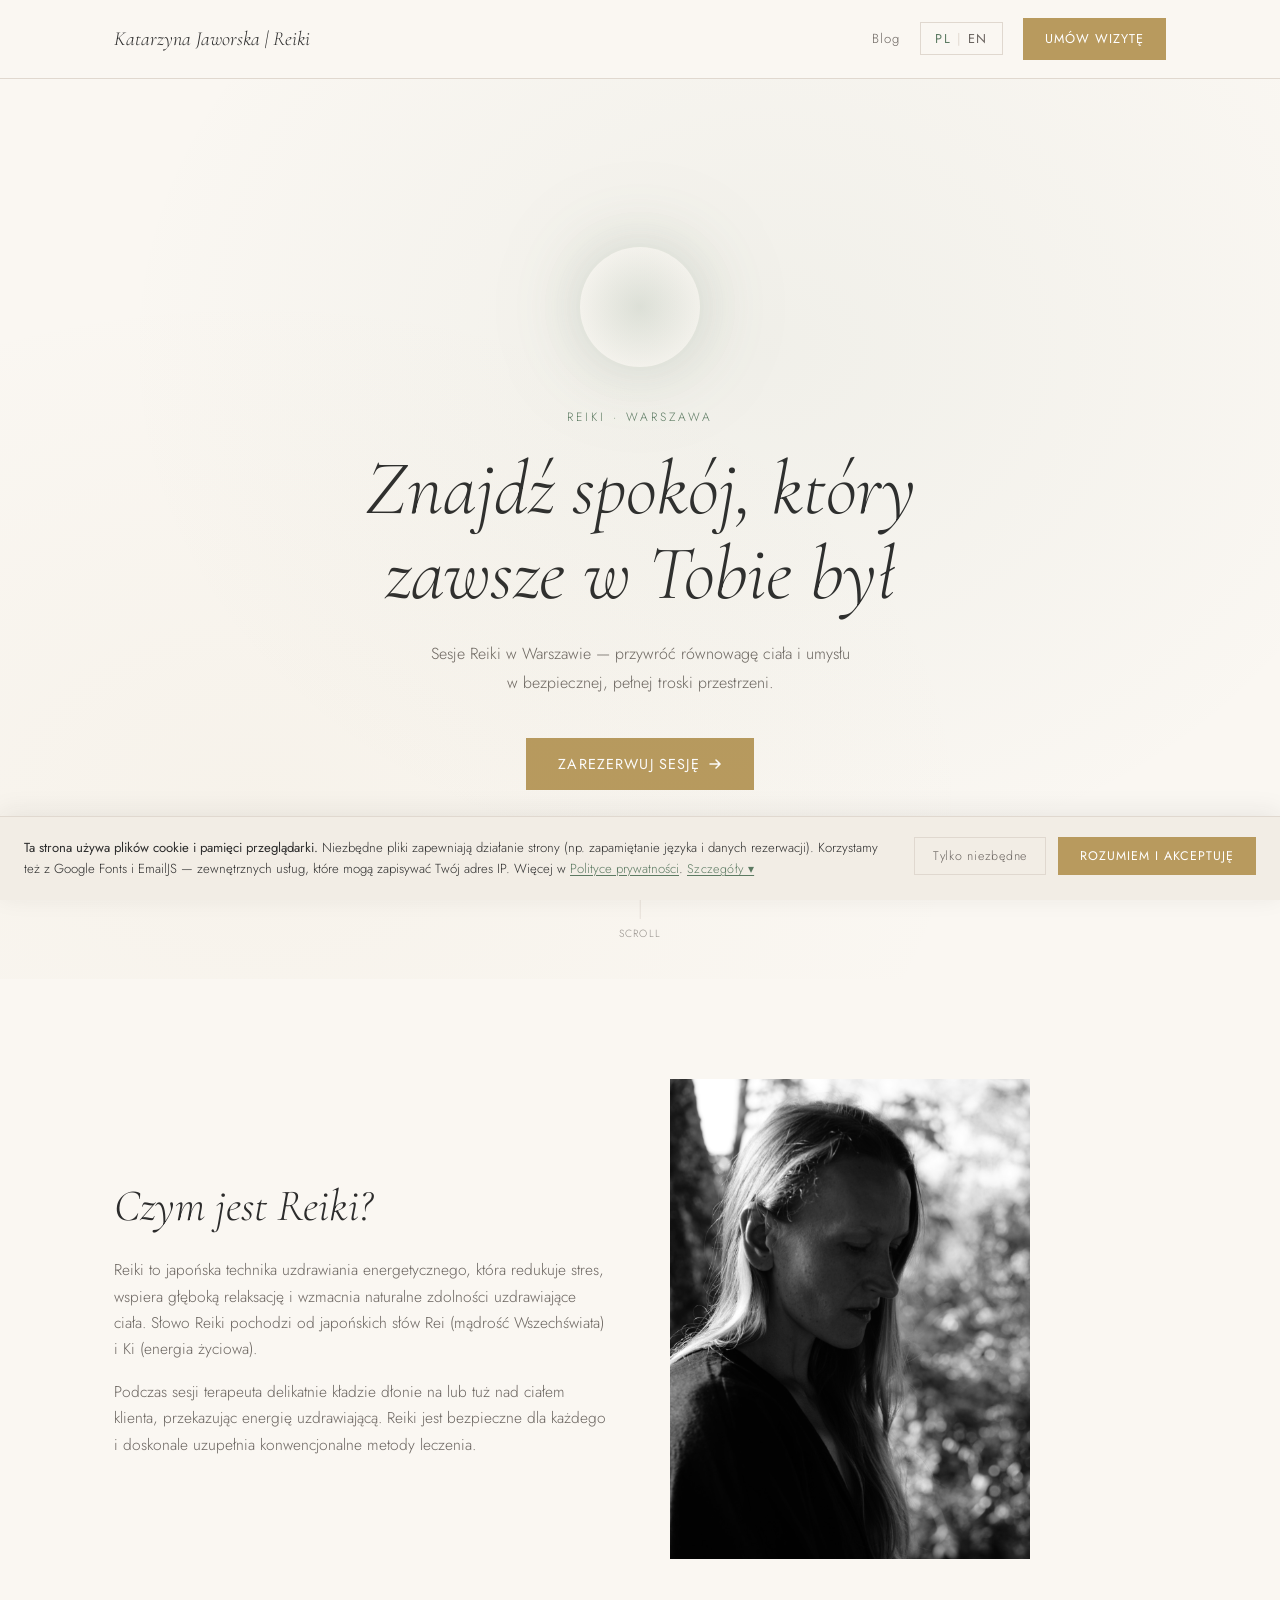
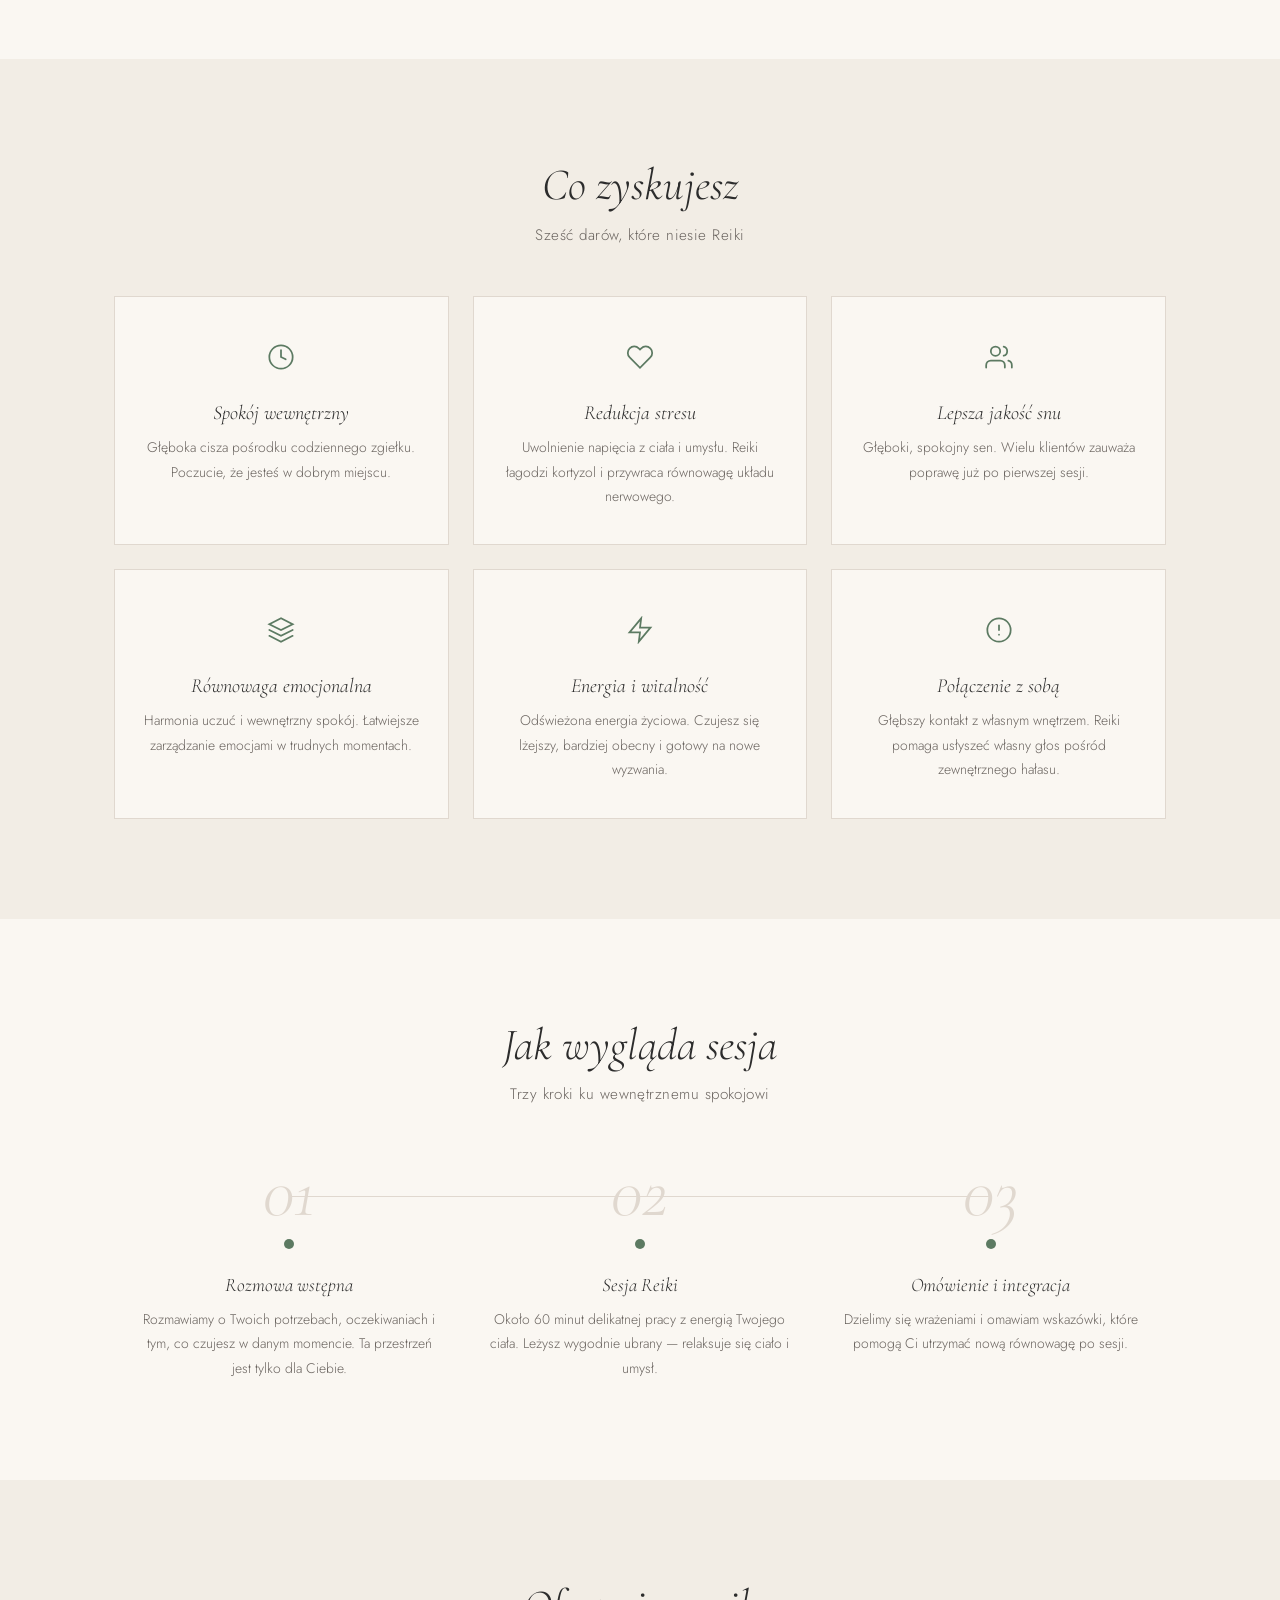
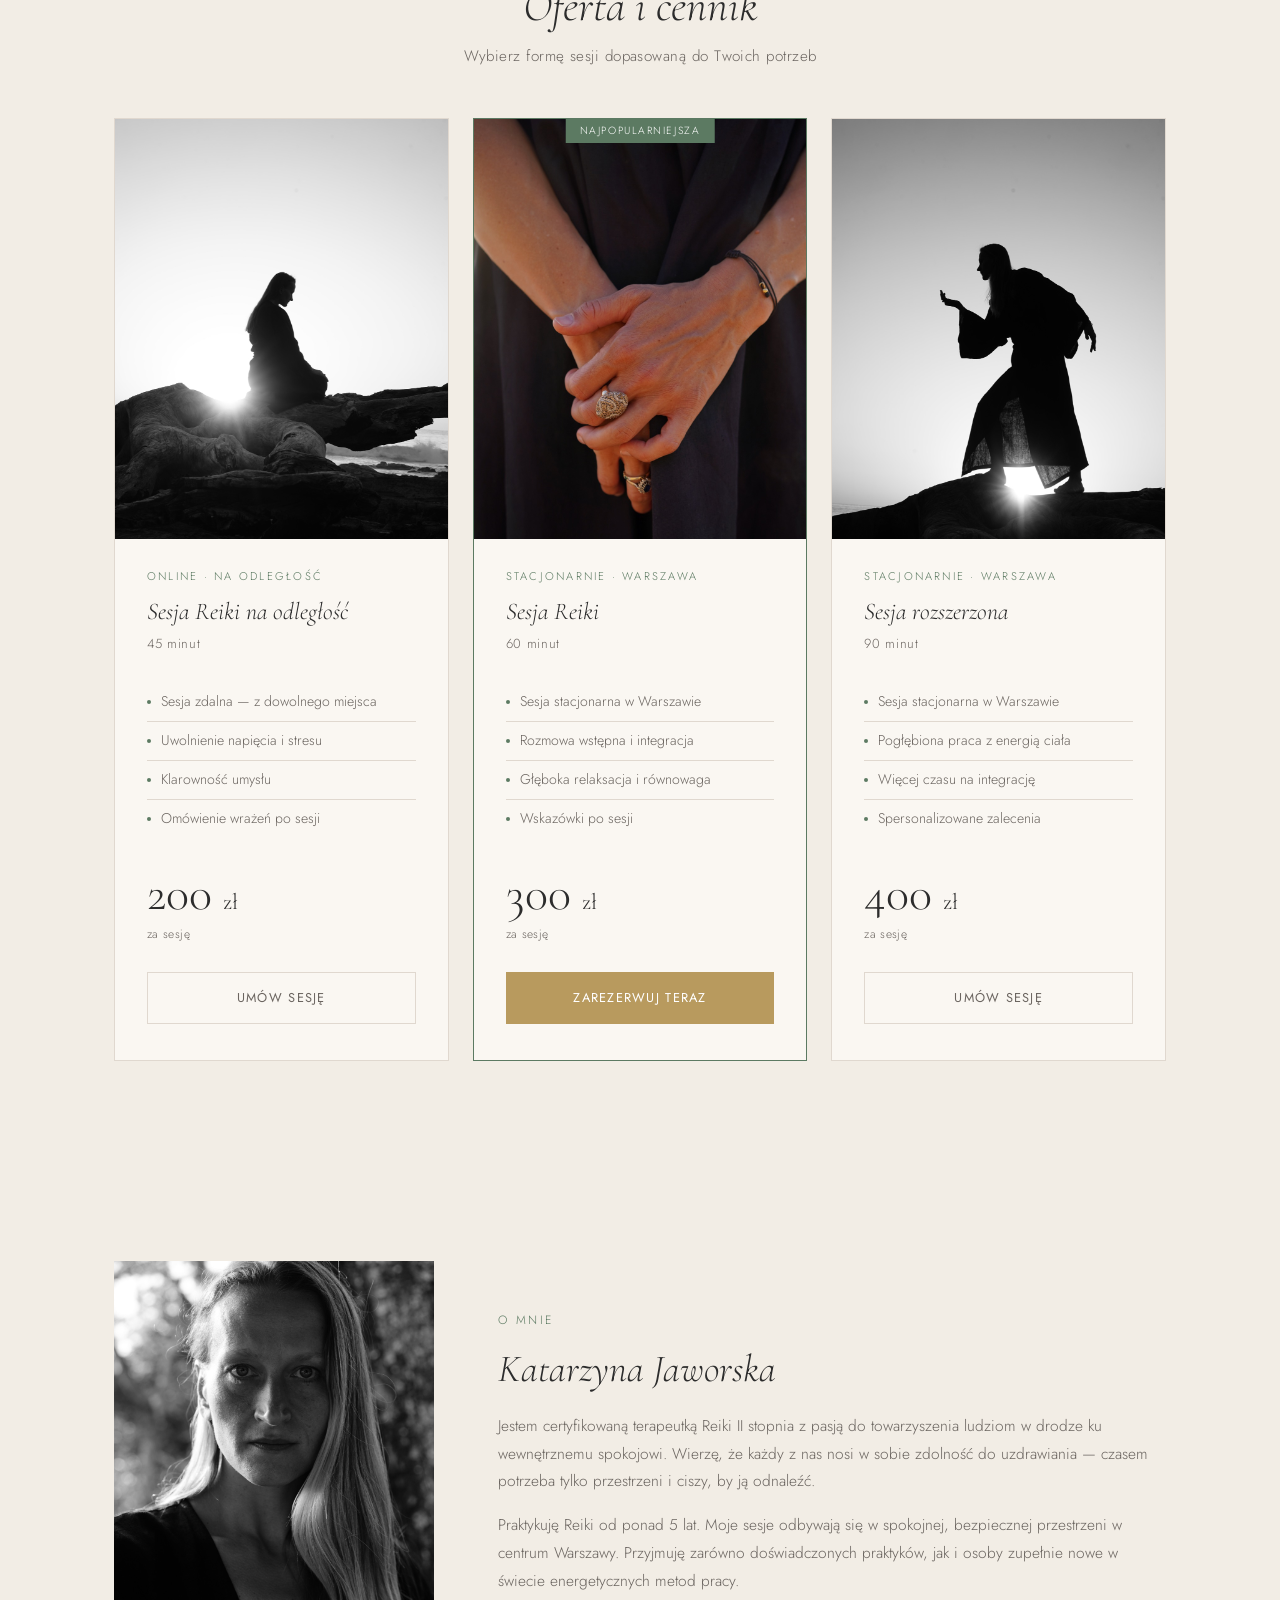
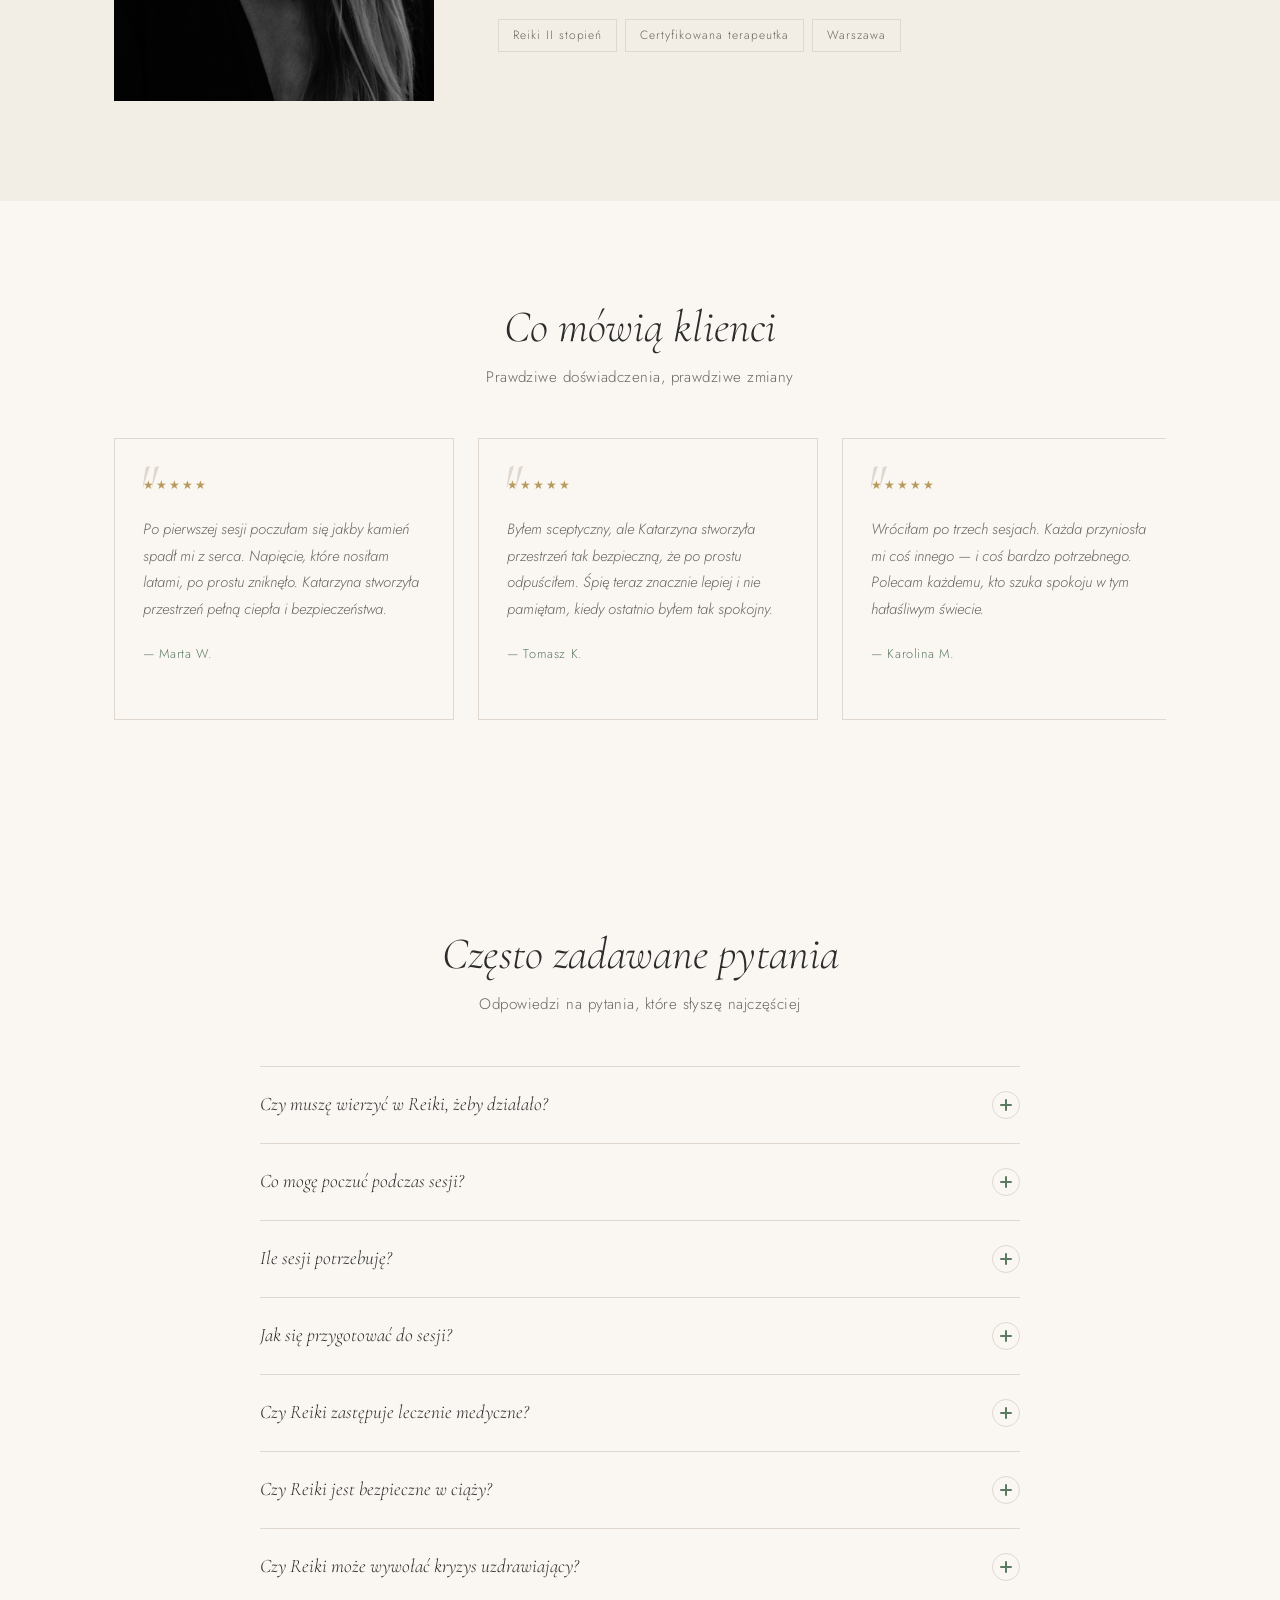
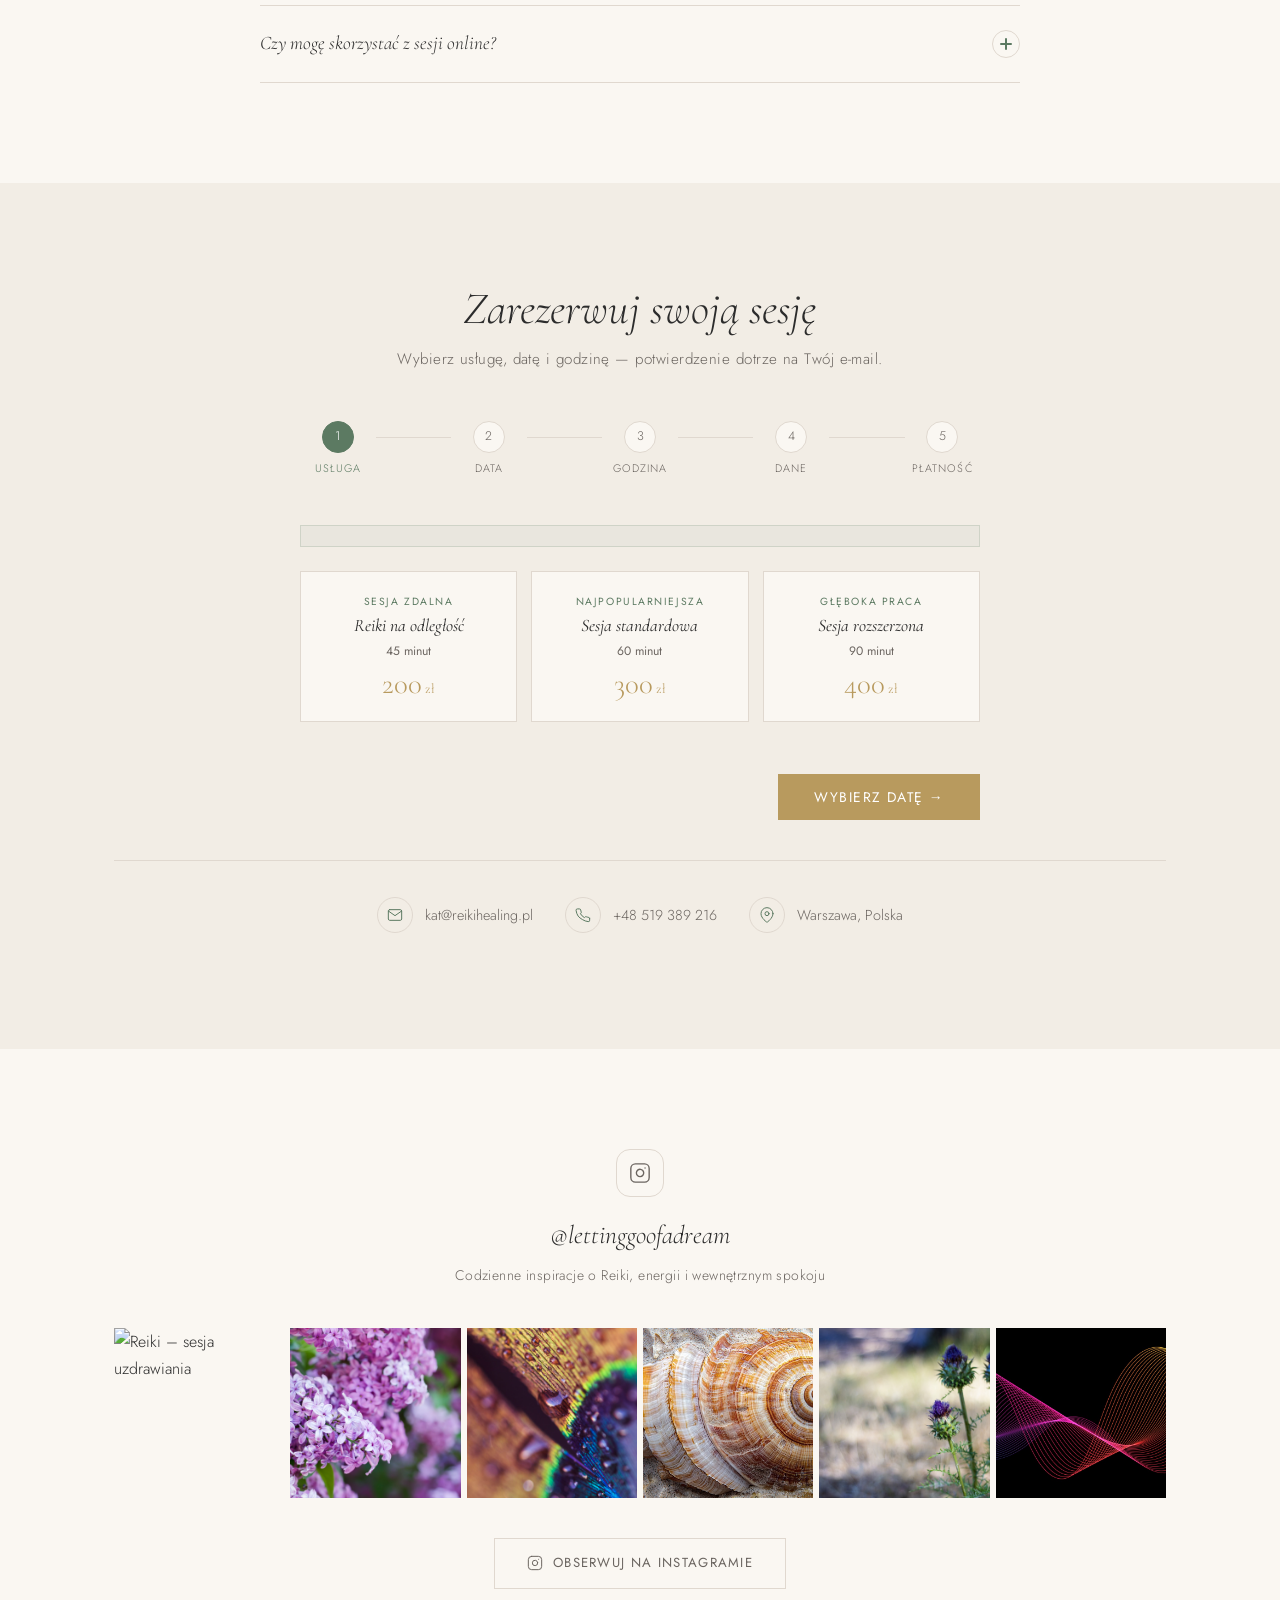
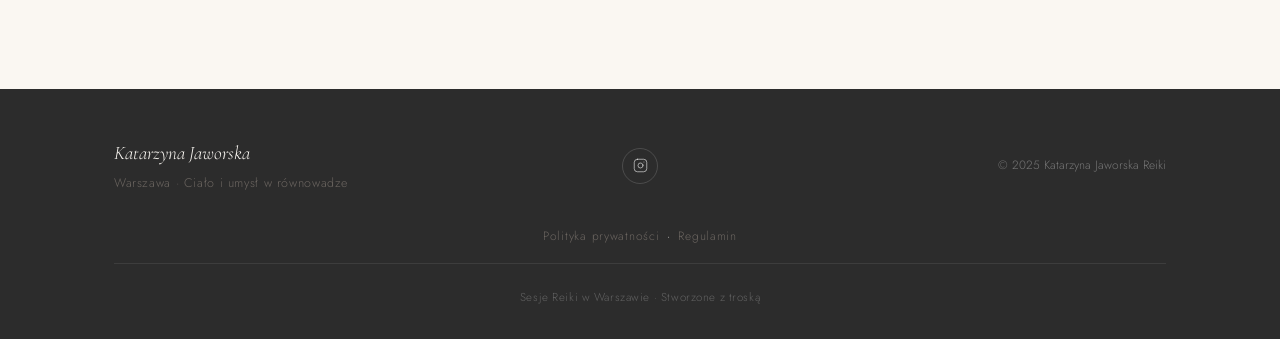
==== commit df2a9dd9: "Dodaj politykę prywatności i baner cookies - polityka-prywatnosci.html: pełna polityka RODO z tabelą" ====
--- a/index.html
+++ b/index.html
@@ -2195,7 +2195,7 @@
       <div class="footer-copy" data-pl="© 2025 Katarzyna Jaworska Reiki" data-en="© 2025 Katarzyna Jaworska Reiki">© 2025 Katarzyna Jaworska Reiki</div><!-- REPLACE: name + year -->
     </div>
     <div style="text-align:center;margin-bottom:16px;font-size:0.75rem;">
-      <a href="regulamin.html" style="color:var(--color-text-light);text-decoration:none;letter-spacing:0.06em;transition:color 0.2s;" data-pl="Regulamin" data-en="Terms of Service">Regulamin</a>
+      <a href="polityka-prywatnosci.html" style="color:var(--color-text-light);text-decoration:none;letter-spacing:0.06em;transition:color 0.2s;" data-pl="Polityka prywatności" data-en="Privacy Policy">Polityka prywatności</a> &nbsp;·&nbsp; <a href="regulamin.html" style="color:var(--color-text-light);text-decoration:none;letter-spacing:0.06em;transition:color 0.2s;" data-pl="Regulamin" data-en="Terms of Service">Regulamin</a>
     </div>
     <div class="footer-bottom" data-pl="Sesje Reiki w Warszawie · Stworzone z troską" data-en="Reiki Sessions in Warsaw · Made with care">Sesje Reiki w Warszawie · Stworzone z troską</div>
   </div>
@@ -2702,5 +2702,6 @@
 
 })();
 </script>
+<script src="cookie-banner.js"></script>
 </body>
 </html>
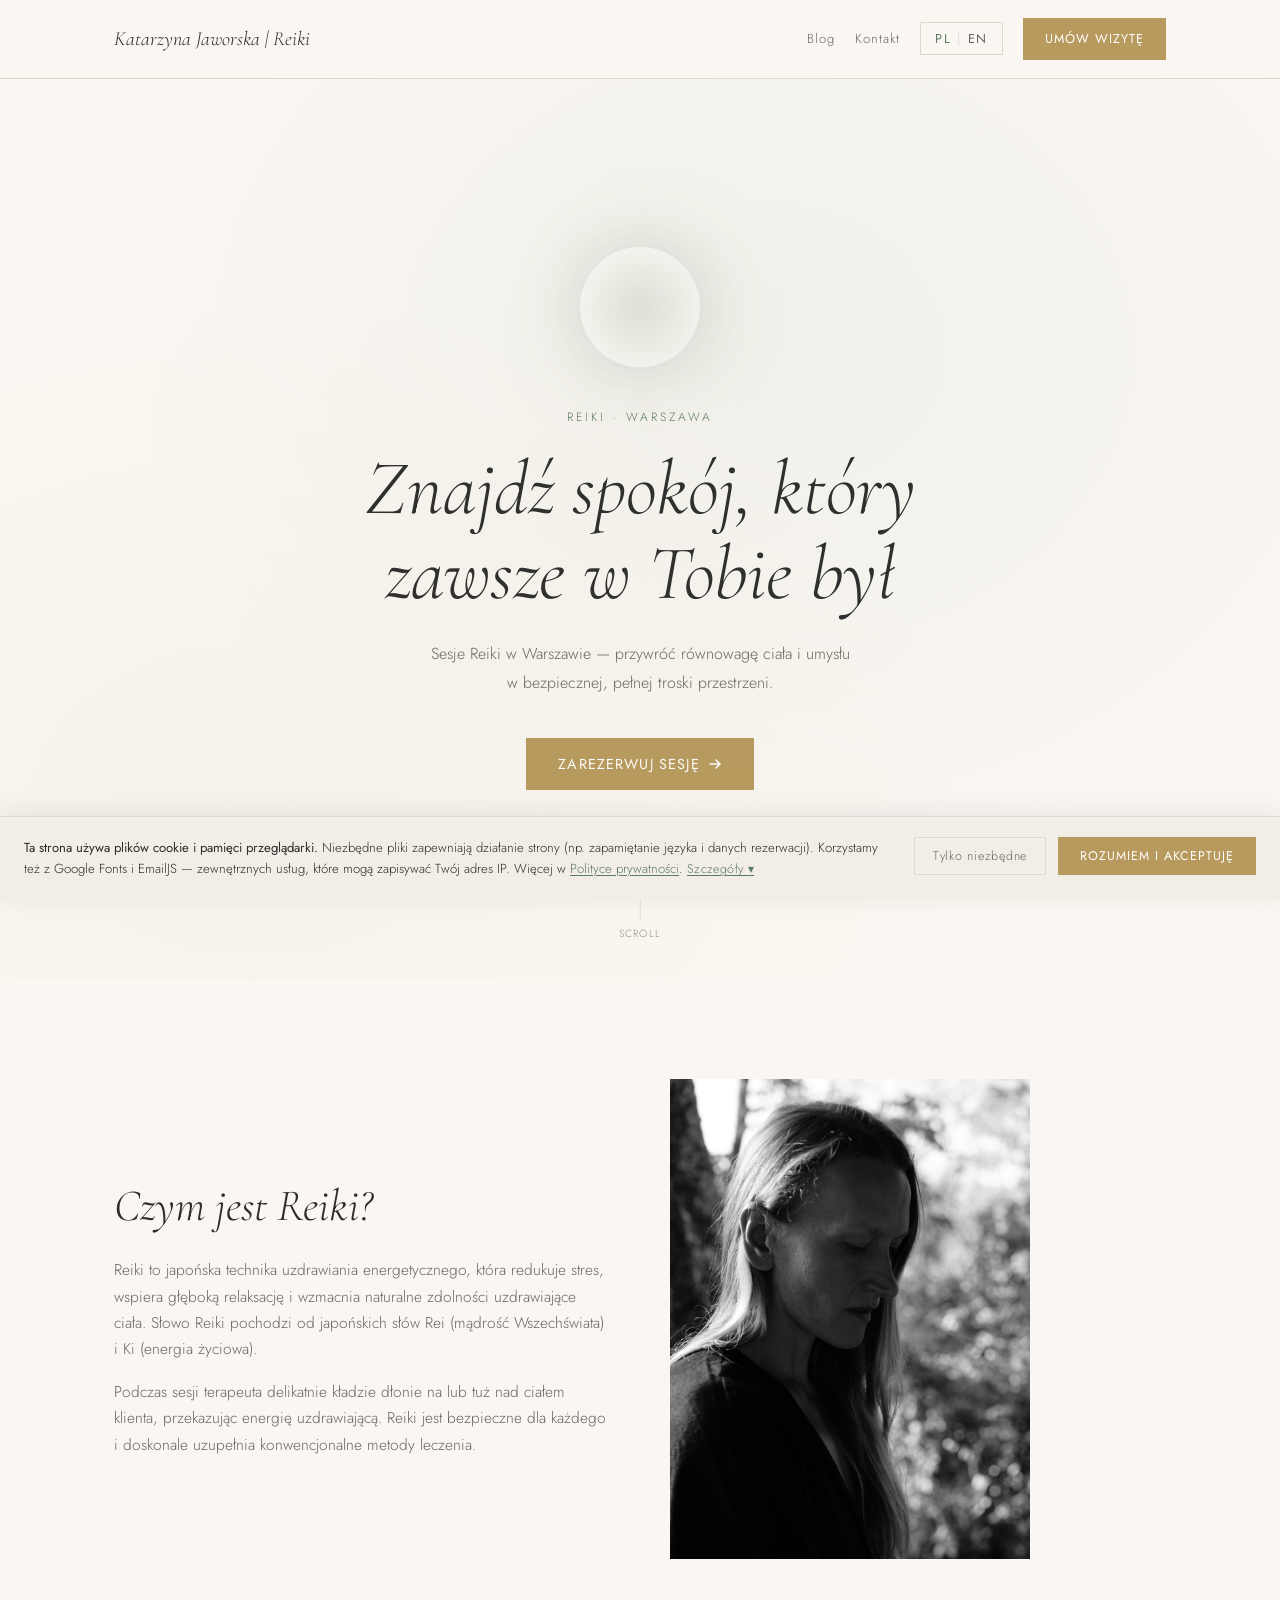
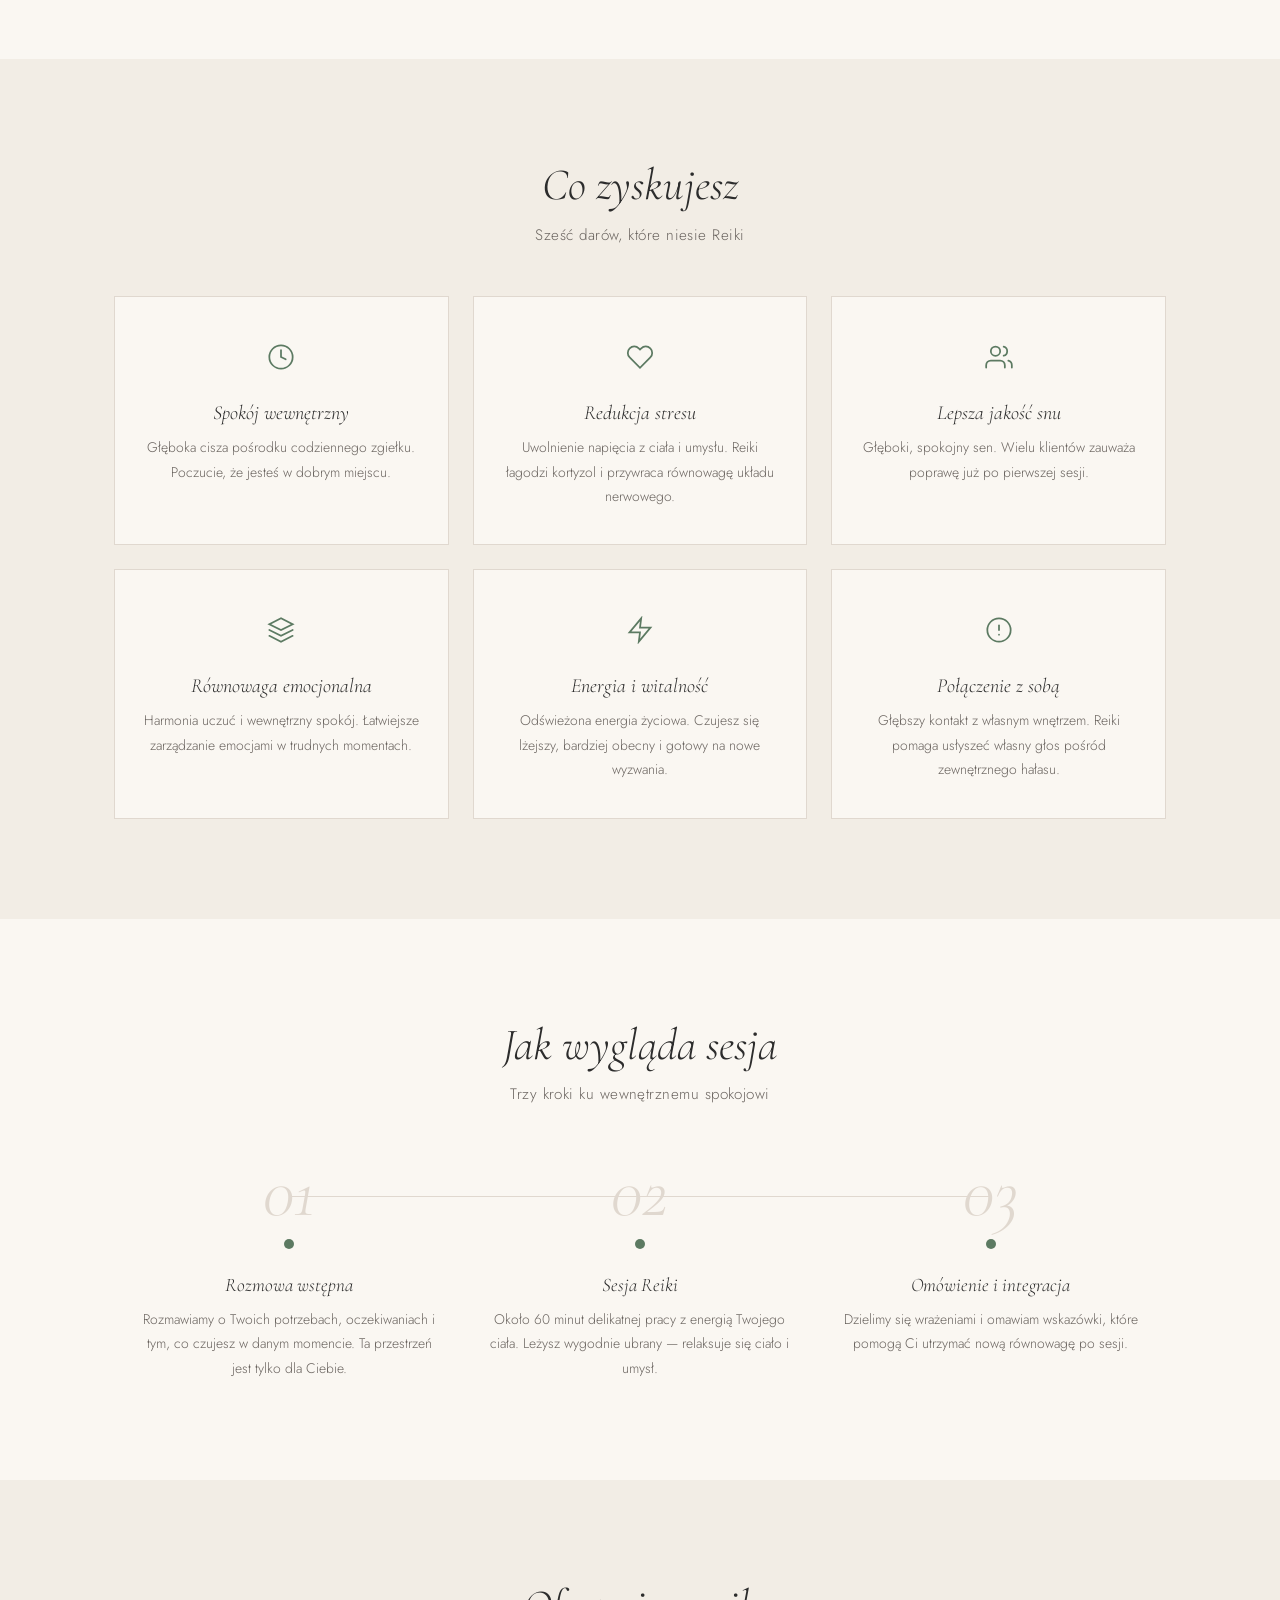
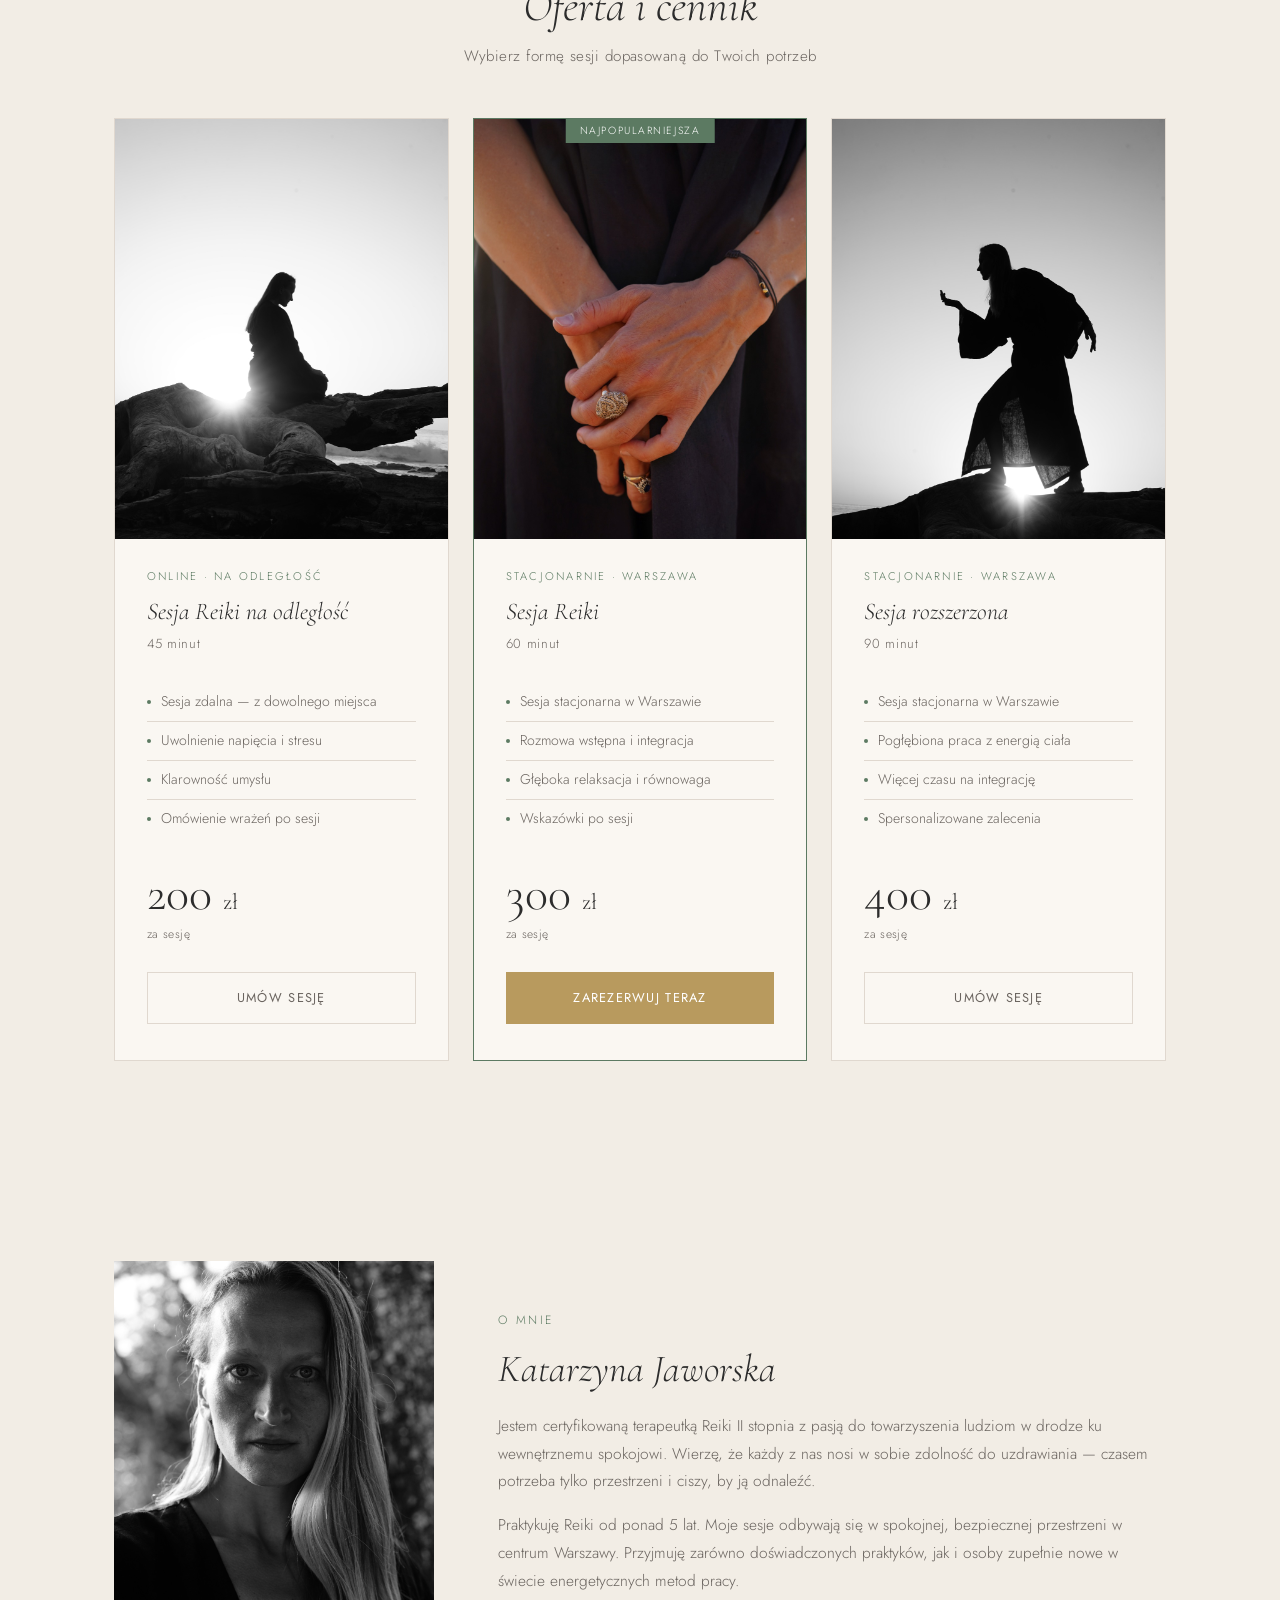
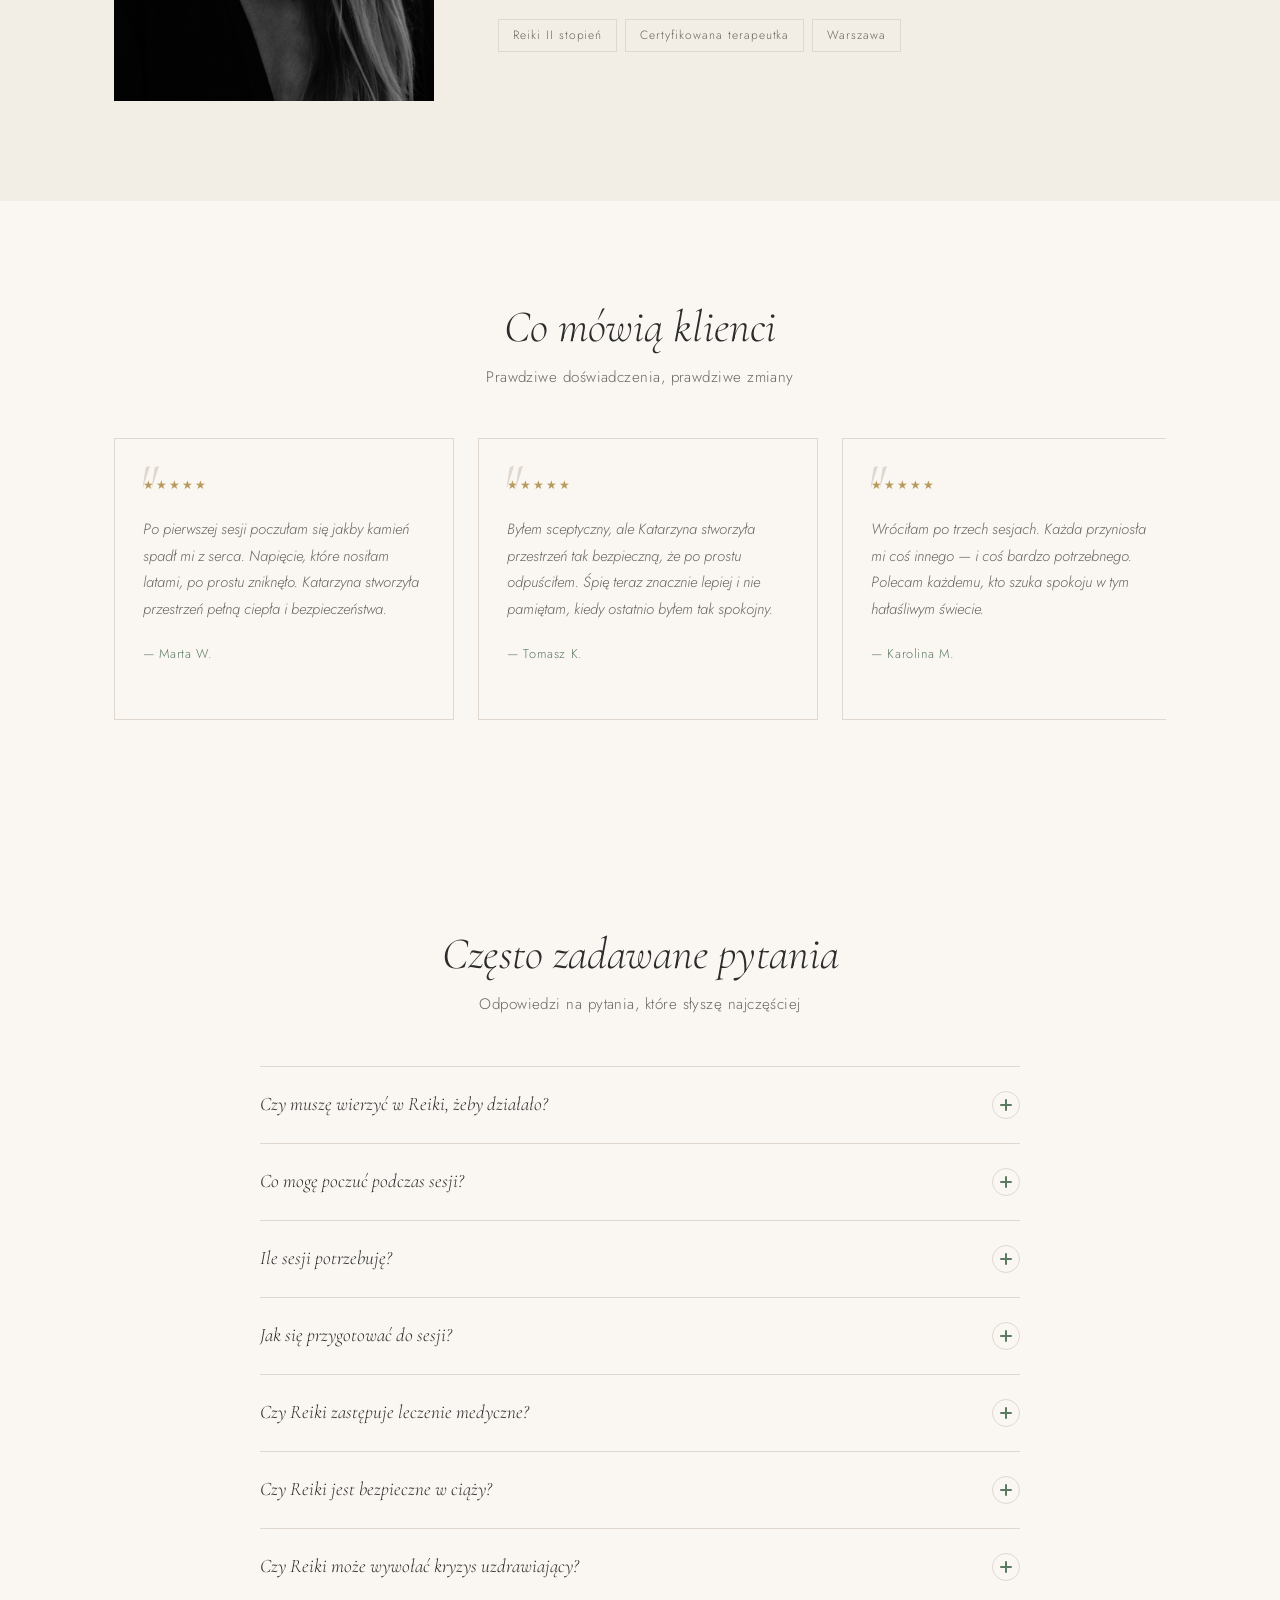
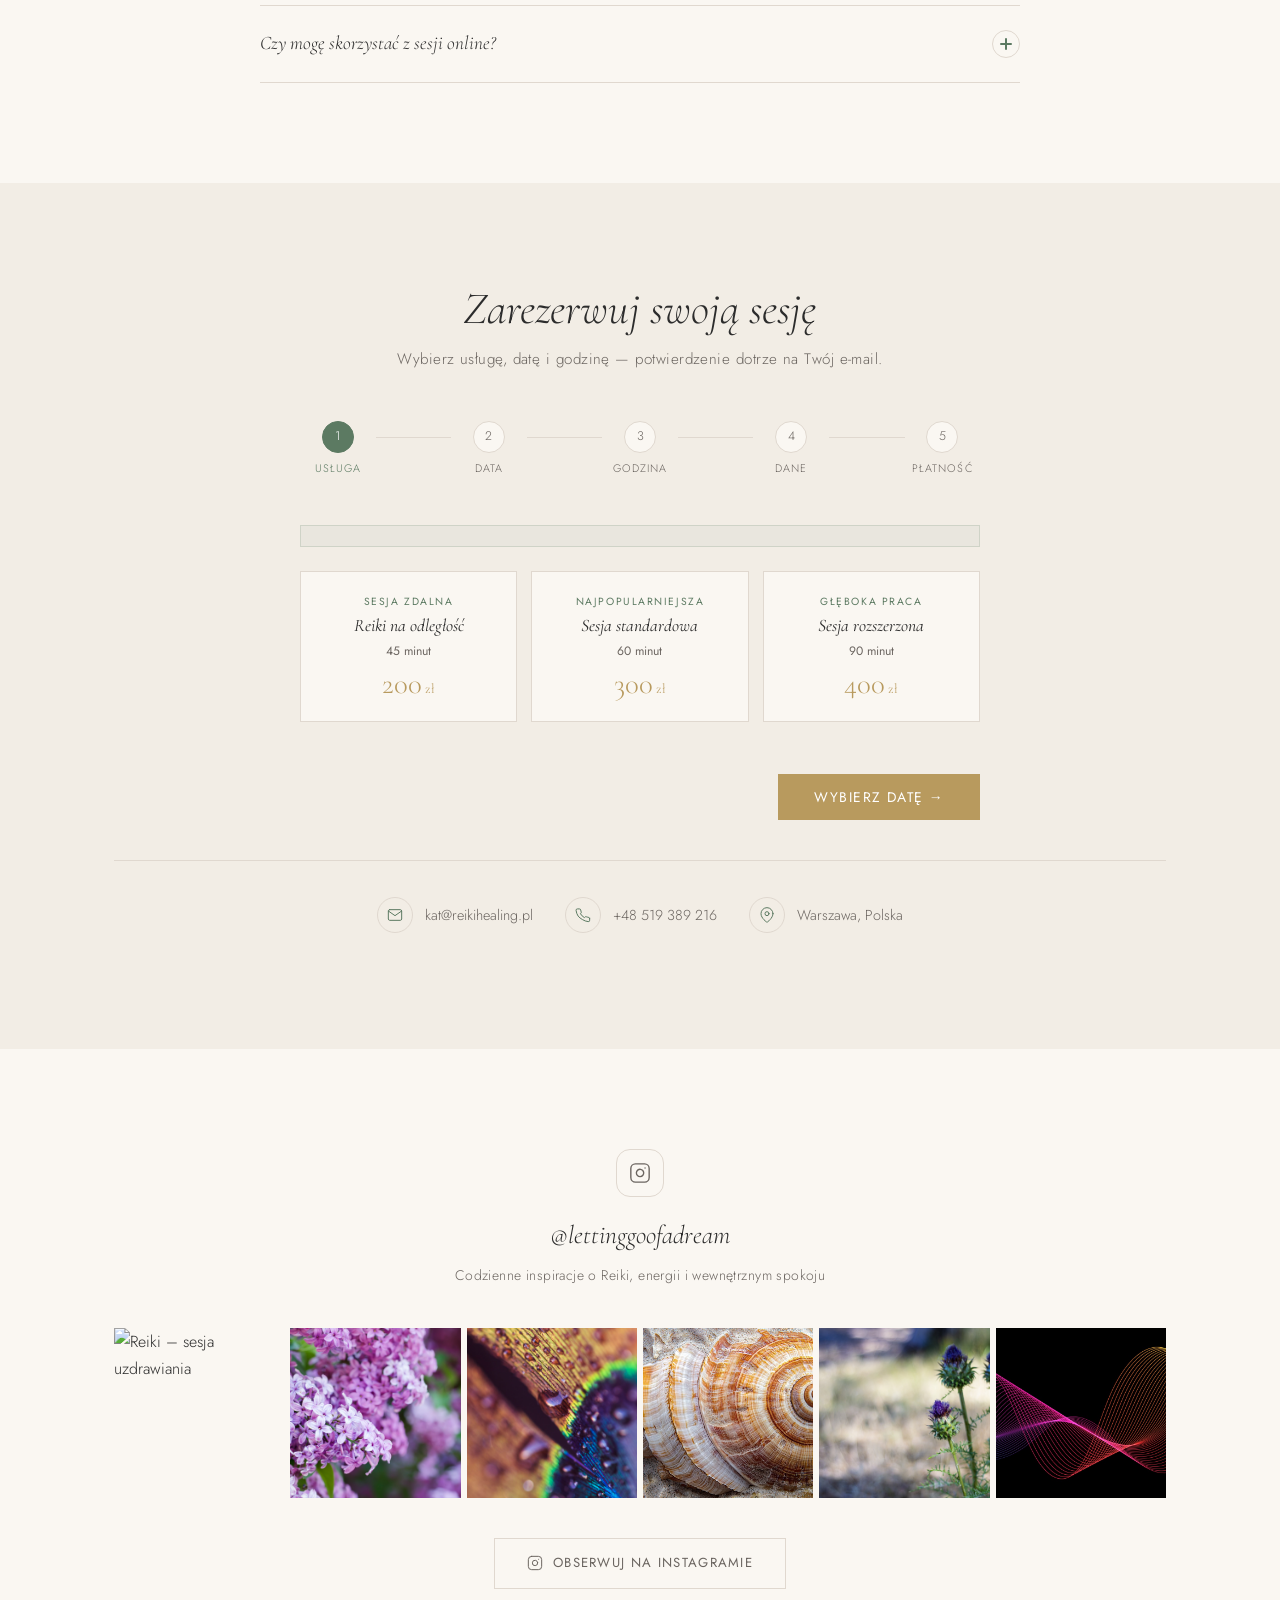
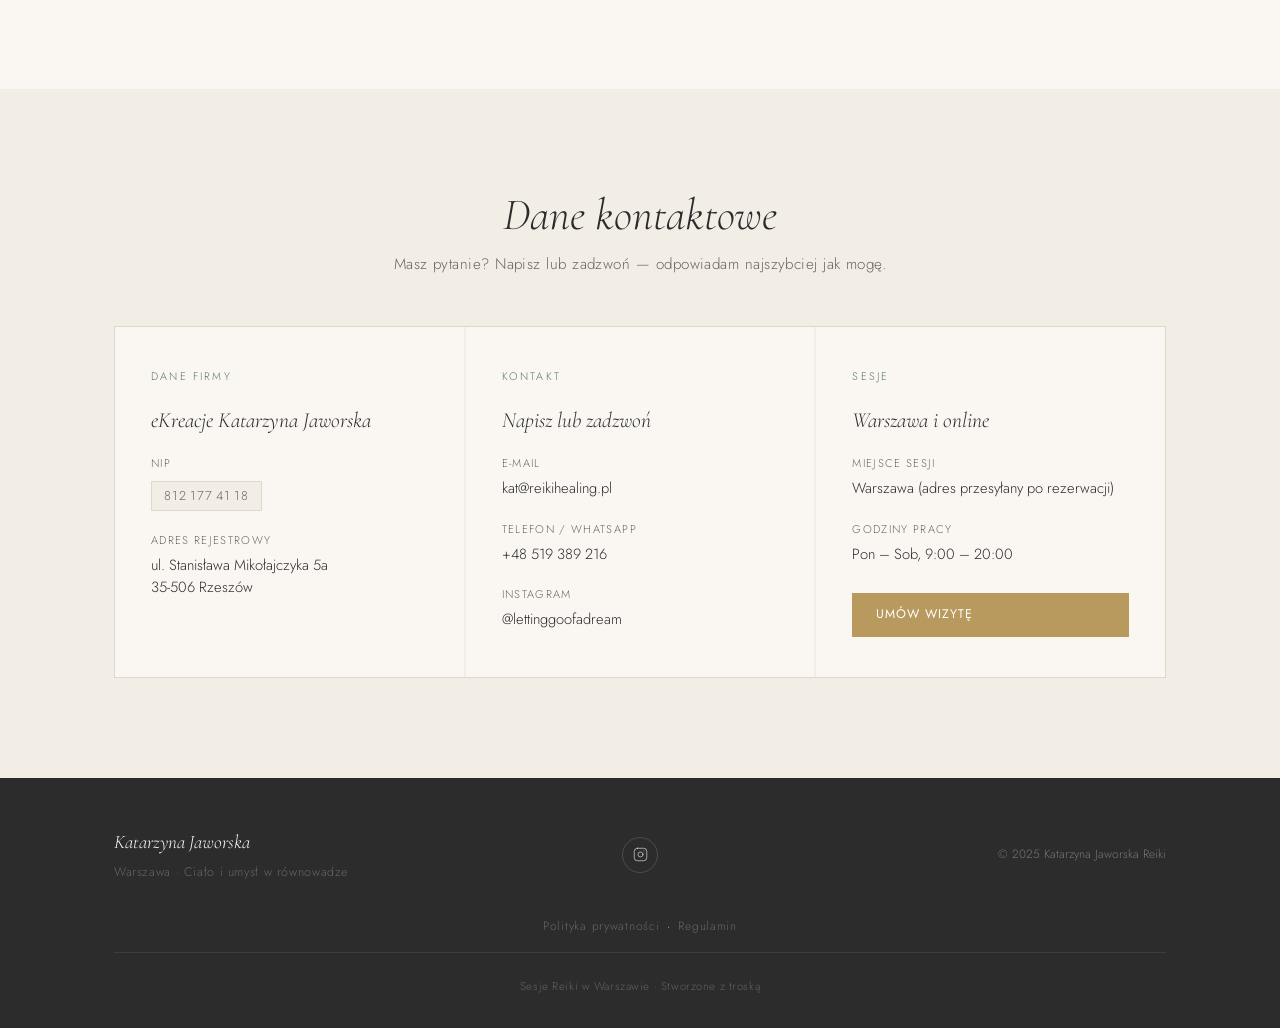
==== commit 4aa216be: "Dodaj sekcję Dane kontaktowe z NIP i danymi firmy - Nowa sekcja #kontakt na stronie głównej: pełna n" ====
--- a/index.html
+++ b/index.html
@@ -24,7 +24,9 @@
     {
       "@type": "HealthAndBeautyBusiness",
       "@id": "https://reikihealing.pl/#business",
-      "name": "Katarzyna Jaworska Reiki",
+      "name": "eKreacje Katarzyna Jaworska",
+      "alternateName": "Katarzyna Jaworska Reiki",
+      "taxID": "8121774118",
       "url": "https://reikihealing.pl",
       "description": "Sesje Reiki w Warszawie — przywróć równowagę ciała i umysłu. Katarzyna Jaworska, certyfikowana terapeutka Reiki II stopnia.",
       "telephone": "+48519389216",
@@ -1156,6 +1158,88 @@
   background: var(--color-bg);
 }
 
+/* ── Section: Contact / Dane kontaktowe ── */
+.contact-section {
+  padding: 100px 0;
+  background: var(--color-bg-card);
+}
+
+.contact-grid {
+  display: grid;
+  grid-template-columns: repeat(3, 1fr);
+  gap: 2px;
+  border: 1px solid var(--color-border);
+}
+
+.contact-card {
+  background: var(--color-bg);
+  padding: 40px 36px;
+  display: flex;
+  flex-direction: column;
+  gap: 20px;
+}
+
+.contact-card-label {
+  font-size: 0.68rem;
+  letter-spacing: 0.2em;
+  text-transform: uppercase;
+  color: var(--color-accent);
+}
+
+.contact-card h3 {
+  font-family: 'Cormorant Garamond', serif;
+  font-size: 1.35rem;
+  font-style: italic;
+  font-weight: 300;
+  color: var(--color-text);
+  line-height: 1.3;
+}
+
+.contact-row {
+  display: flex;
+  flex-direction: column;
+  gap: 4px;
+}
+
+.contact-row-key {
+  font-size: 0.7rem;
+  letter-spacing: 0.12em;
+  text-transform: uppercase;
+  color: var(--color-text-light);
+}
+
+.contact-row-val {
+  font-size: 0.92rem;
+  color: var(--color-text);
+  line-height: 1.55;
+}
+
+.contact-row-val a {
+  color: var(--color-text);
+  text-decoration: none;
+  transition: color 0.2s;
+}
+
+.contact-row-val a:hover {
+  color: var(--color-accent);
+}
+
+.contact-nip {
+  display: inline-block;
+  font-size: 0.8rem;
+  letter-spacing: 0.06em;
+  color: var(--color-text-light);
+  background: var(--color-bg-card);
+  border: 1px solid var(--color-border);
+  padding: 4px 12px;
+  margin-top: 4px;
+}
+
+@media (max-width: 860px) {
+  .contact-grid { grid-template-columns: 1fr; }
+  .contact-card { padding: 32px 24px; }
+}
+
 .instagram-header {
   text-align: center;
   margin-bottom: 40px;
@@ -1559,6 +1643,7 @@
     <a href="#" class="nav-logo">Katarzyna Jaworska | Reiki</a><!-- REPLACE: practitioner name -->
     <div class="nav-right">
       <a href="blog.html" class="nav-blog-link">Blog</a>
+      <a href="#kontakt" class="nav-blog-link" data-pl="Kontakt" data-en="Contact">Kontakt</a>
       <button class="lang-toggle" id="langToggle" aria-label="Zmień język / Switch language">
         <span class="lang-active" id="langPL">PL</span>
         <span style="color: var(--color-border);">|</span>
@@ -2179,7 +2264,69 @@
   </div>
 </section>
 
-<!-- ── 11. Footer ── -->
+<!-- ── 11. Dane kontaktowe ── -->
+<section id="kontakt" class="contact-section fade-in" aria-labelledby="contact-heading">
+  <div class="container">
+    <div class="section-header">
+      <h2 id="contact-heading" data-pl="Dane kontaktowe" data-en="Contact Information">Dane kontaktowe</h2>
+      <p data-pl="Masz pytanie? Napisz lub zadzwoń — odpowiadam najszybciej jak mogę." data-en="Have a question? Write or call — I reply as soon as I can.">Masz pytanie? Napisz lub zadzwoń — odpowiadam najszybciej jak mogę.</p>
+    </div>
+
+    <div class="contact-grid">
+
+      <div class="contact-card">
+        <p class="contact-card-label" data-pl="Dane firmy" data-en="Company Details">Dane firmy</p>
+        <h3 data-pl="eKreacje Katarzyna Jaworska" data-en="eKreacje Katarzyna Jaworska">eKreacje Katarzyna Jaworska</h3>
+        <div class="contact-row">
+          <span class="contact-row-key">NIP</span>
+          <span class="contact-row-val"><span class="contact-nip">812&thinsp;177&thinsp;41&thinsp;18</span></span>
+        </div>
+        <div class="contact-row">
+          <span class="contact-row-key" data-pl="Adres rejestrowy" data-en="Registered Address">Adres rejestrowy</span>
+          <span class="contact-row-val">ul. Stanisława Mikołajczyka 5a<br>35-506 Rzeszów</span>
+        </div>
+      </div>
+
+      <div class="contact-card">
+        <p class="contact-card-label" data-pl="Kontakt" data-en="Contact">Kontakt</p>
+        <h3 data-pl="Napisz lub zadzwoń" data-en="Write or Call">Napisz lub zadzwoń</h3>
+        <div class="contact-row">
+          <span class="contact-row-key">E-mail</span>
+          <span class="contact-row-val"><a href="mailto:kat@reikihealing.pl">kat@reikihealing.pl</a></span>
+        </div>
+        <div class="contact-row">
+          <span class="contact-row-key" data-pl="Telefon / WhatsApp" data-en="Phone / WhatsApp">Telefon / WhatsApp</span>
+          <span class="contact-row-val"><a href="tel:+48519389216">+48 519 389 216</a></span>
+        </div>
+        <div class="contact-row">
+          <span class="contact-row-key">Instagram</span>
+          <span class="contact-row-val"><a href="https://www.instagram.com/lettinggoofadream/" target="_blank" rel="noopener">@lettinggoofadream</a></span>
+        </div>
+      </div>
+
+      <div class="contact-card">
+        <p class="contact-card-label" data-pl="Sesje" data-en="Sessions">Sesje</p>
+        <h3 data-pl="Warszawa i online" data-en="Warsaw &amp; Online">Warszawa i online</h3>
+        <div class="contact-row">
+          <span class="contact-row-key" data-pl="Miejsce sesji" data-en="Session Location">Miejsce sesji</span>
+          <span class="contact-row-val" data-pl="Warszawa (adres przesyłany po rezerwacji)" data-en="Warsaw (address sent after booking)">Warszawa<br><span style="font-size:0.82rem;color:var(--color-text-light);" data-pl="Dokładny adres przesyłany po potwierdzeniu rezerwacji" data-en="Exact address sent after booking confirmation">Dokładny adres przesyłany po potwierdzeniu rezerwacji</span></span>
+        </div>
+        <div class="contact-row">
+          <span class="contact-row-key" data-pl="Godziny pracy" data-en="Working Hours">Godziny pracy</span>
+          <span class="contact-row-val" data-pl="Pon – Sob, 9:00 – 20:00" data-en="Mon – Sat, 9:00 – 20:00">Pon – Sob, 9:00 – 20:00</span>
+        </div>
+        <div class="contact-row" style="margin-top:8px;">
+          <a href="#booking" class="btn-primary" style="font-size:0.78rem;padding:11px 24px;">
+            <span data-pl="Umów wizytę" data-en="Book a Session">Umów wizytę</span>
+          </a>
+        </div>
+      </div>
+
+    </div>
+  </div>
+</section>
+
+<!-- ── 12. Footer ── -->
 <footer class="footer" aria-label="Stopka">
   <div class="container">
     <div class="footer-inner">
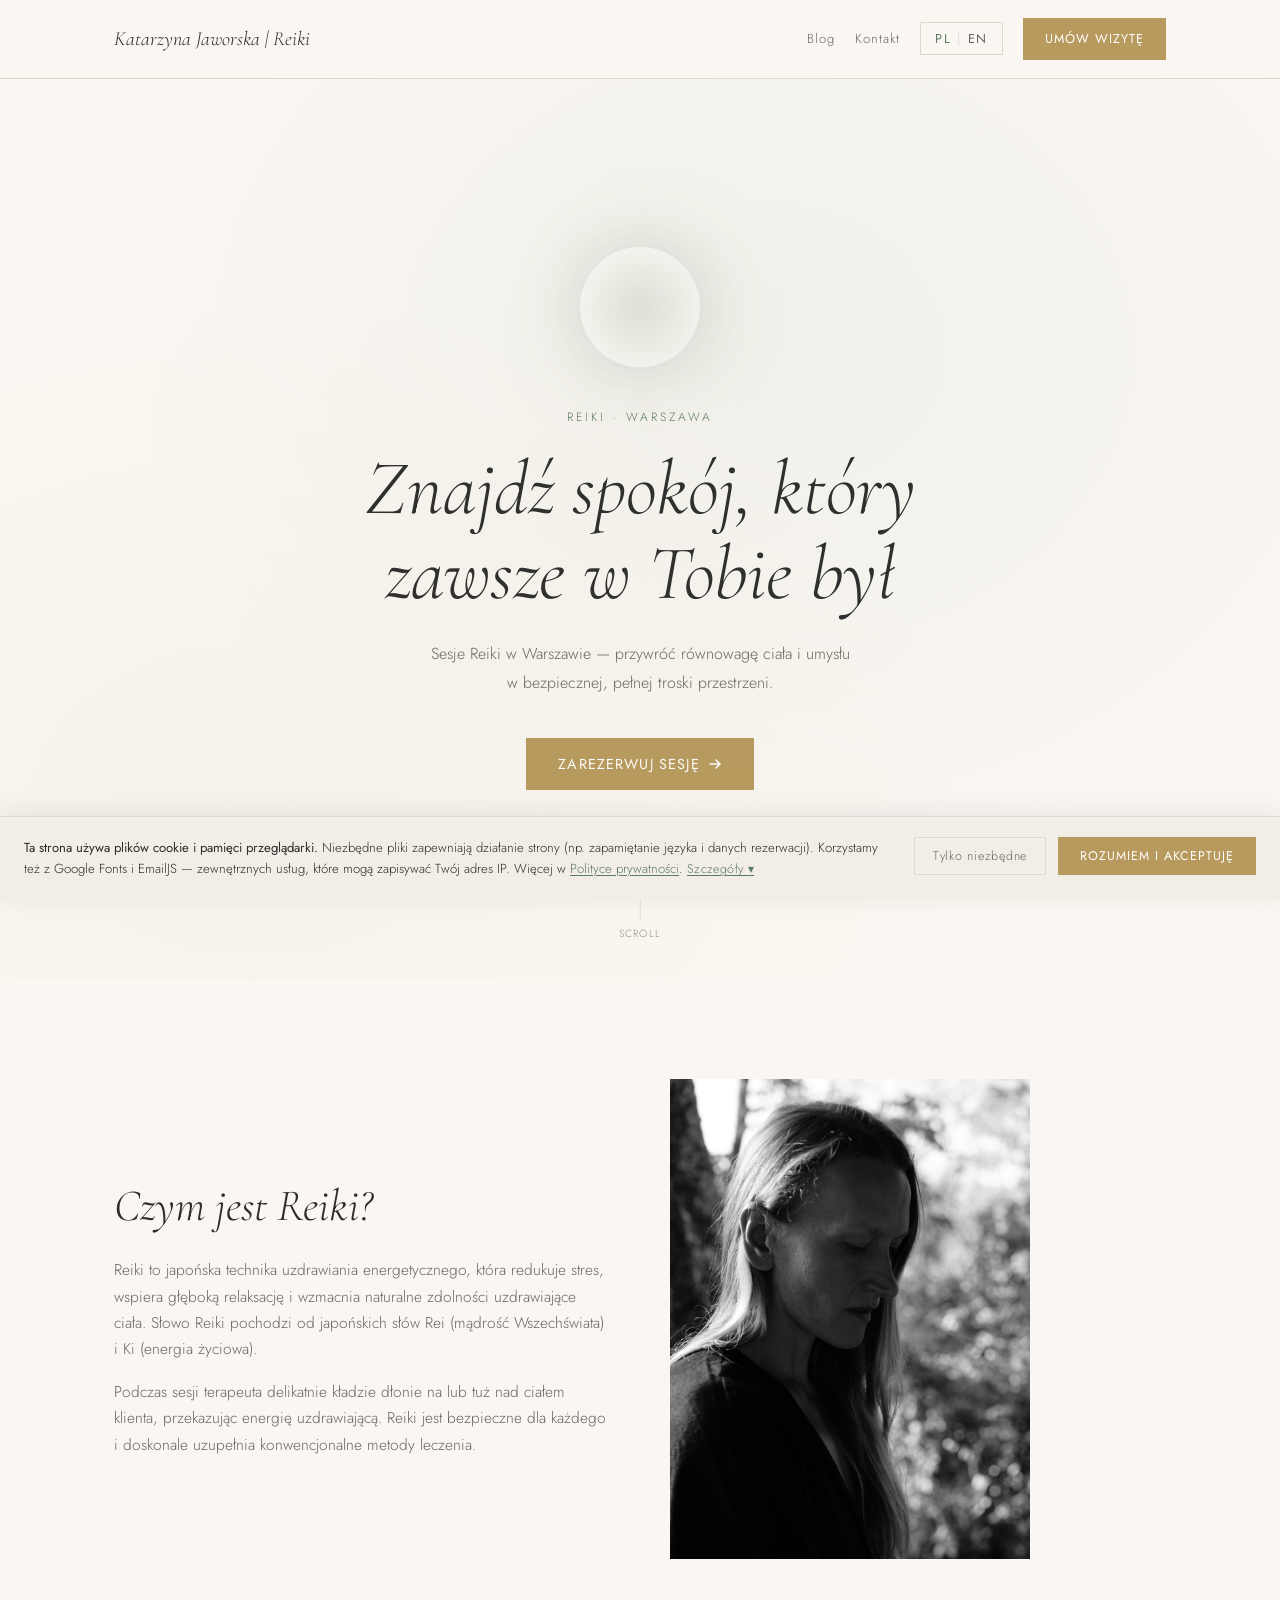
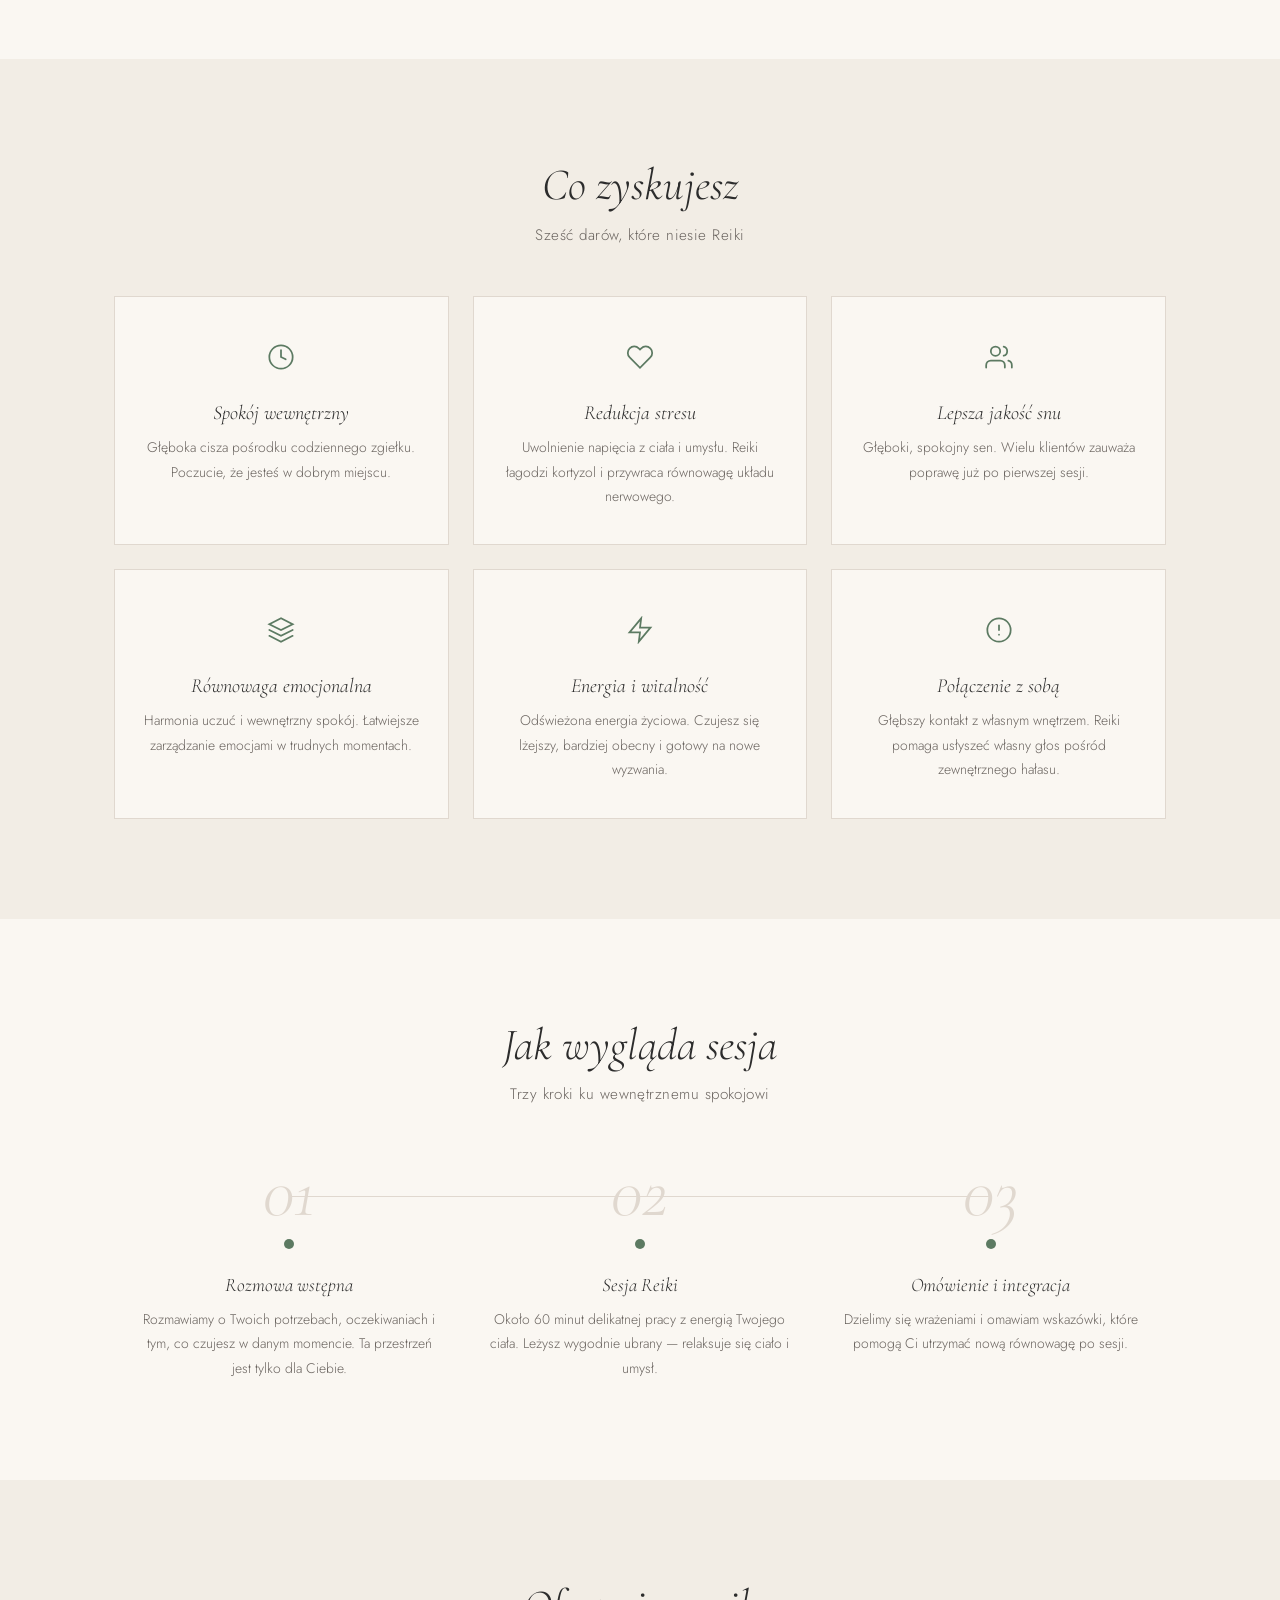
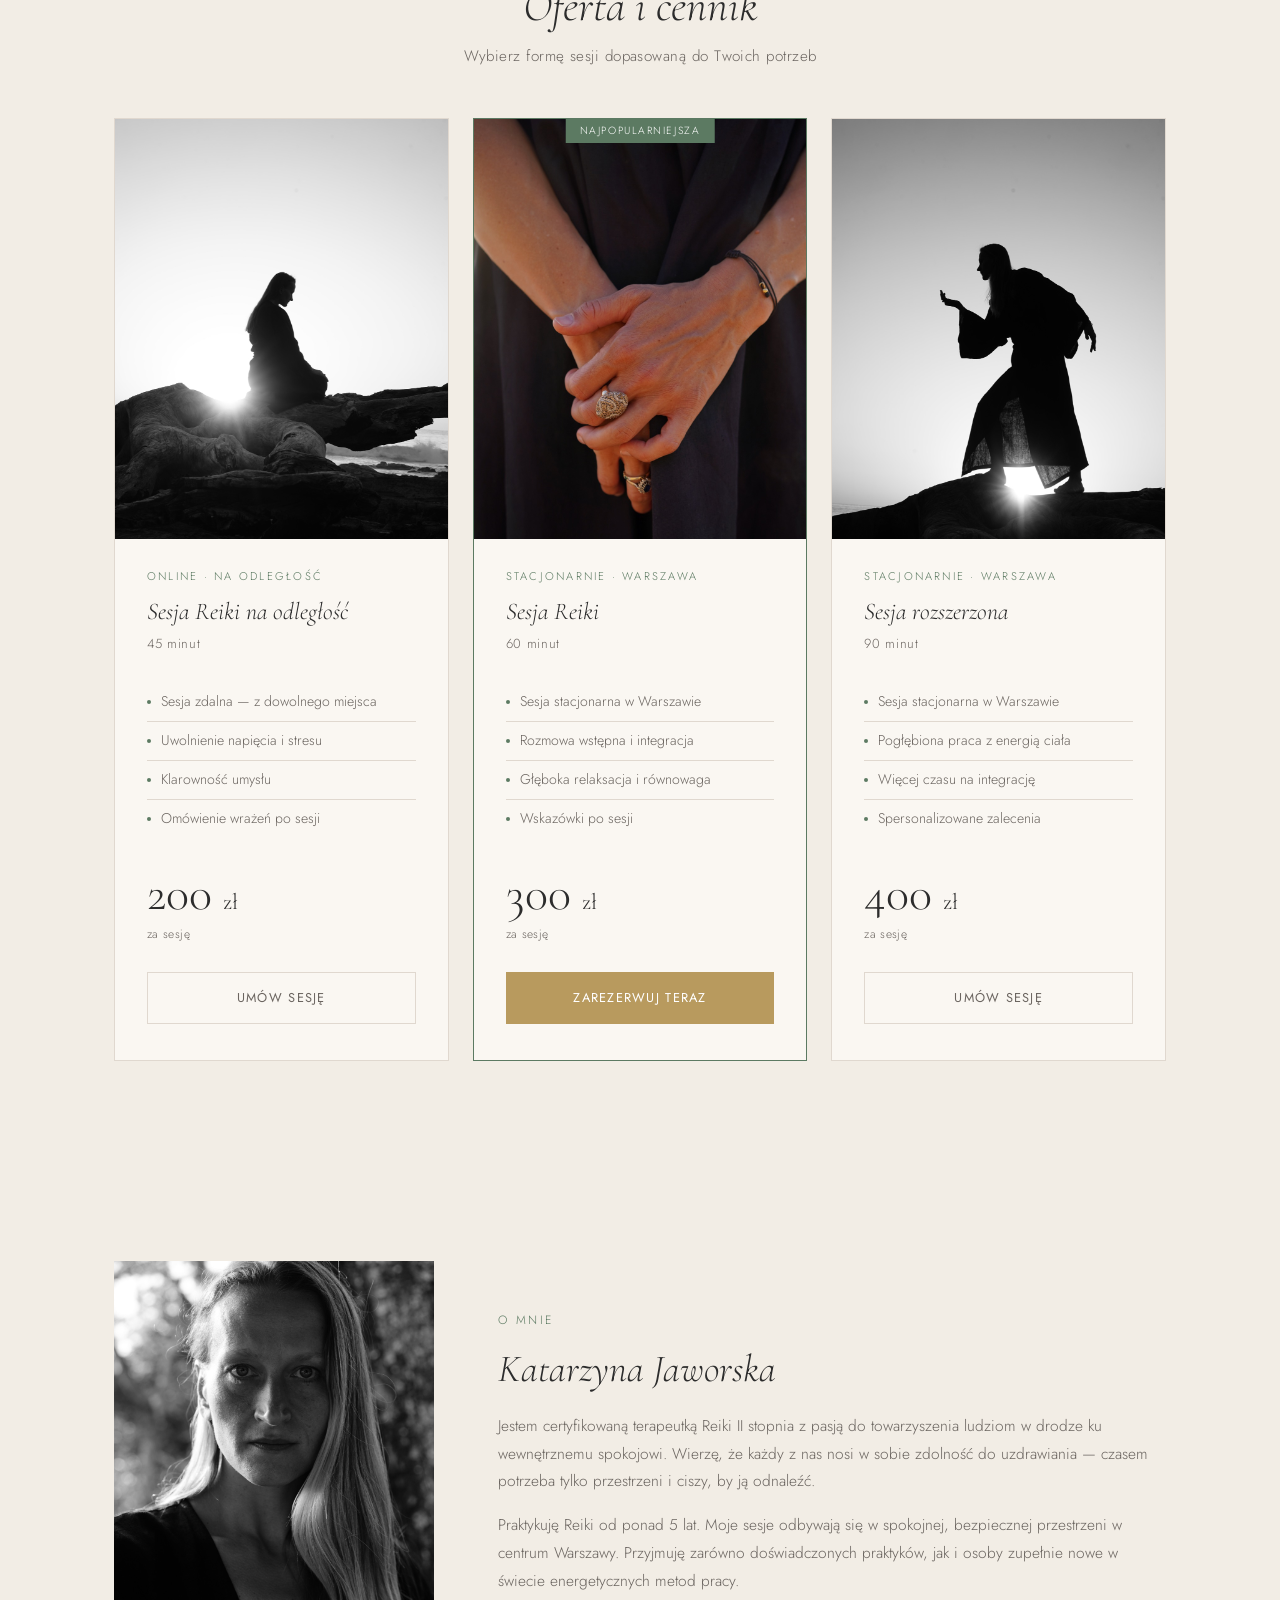
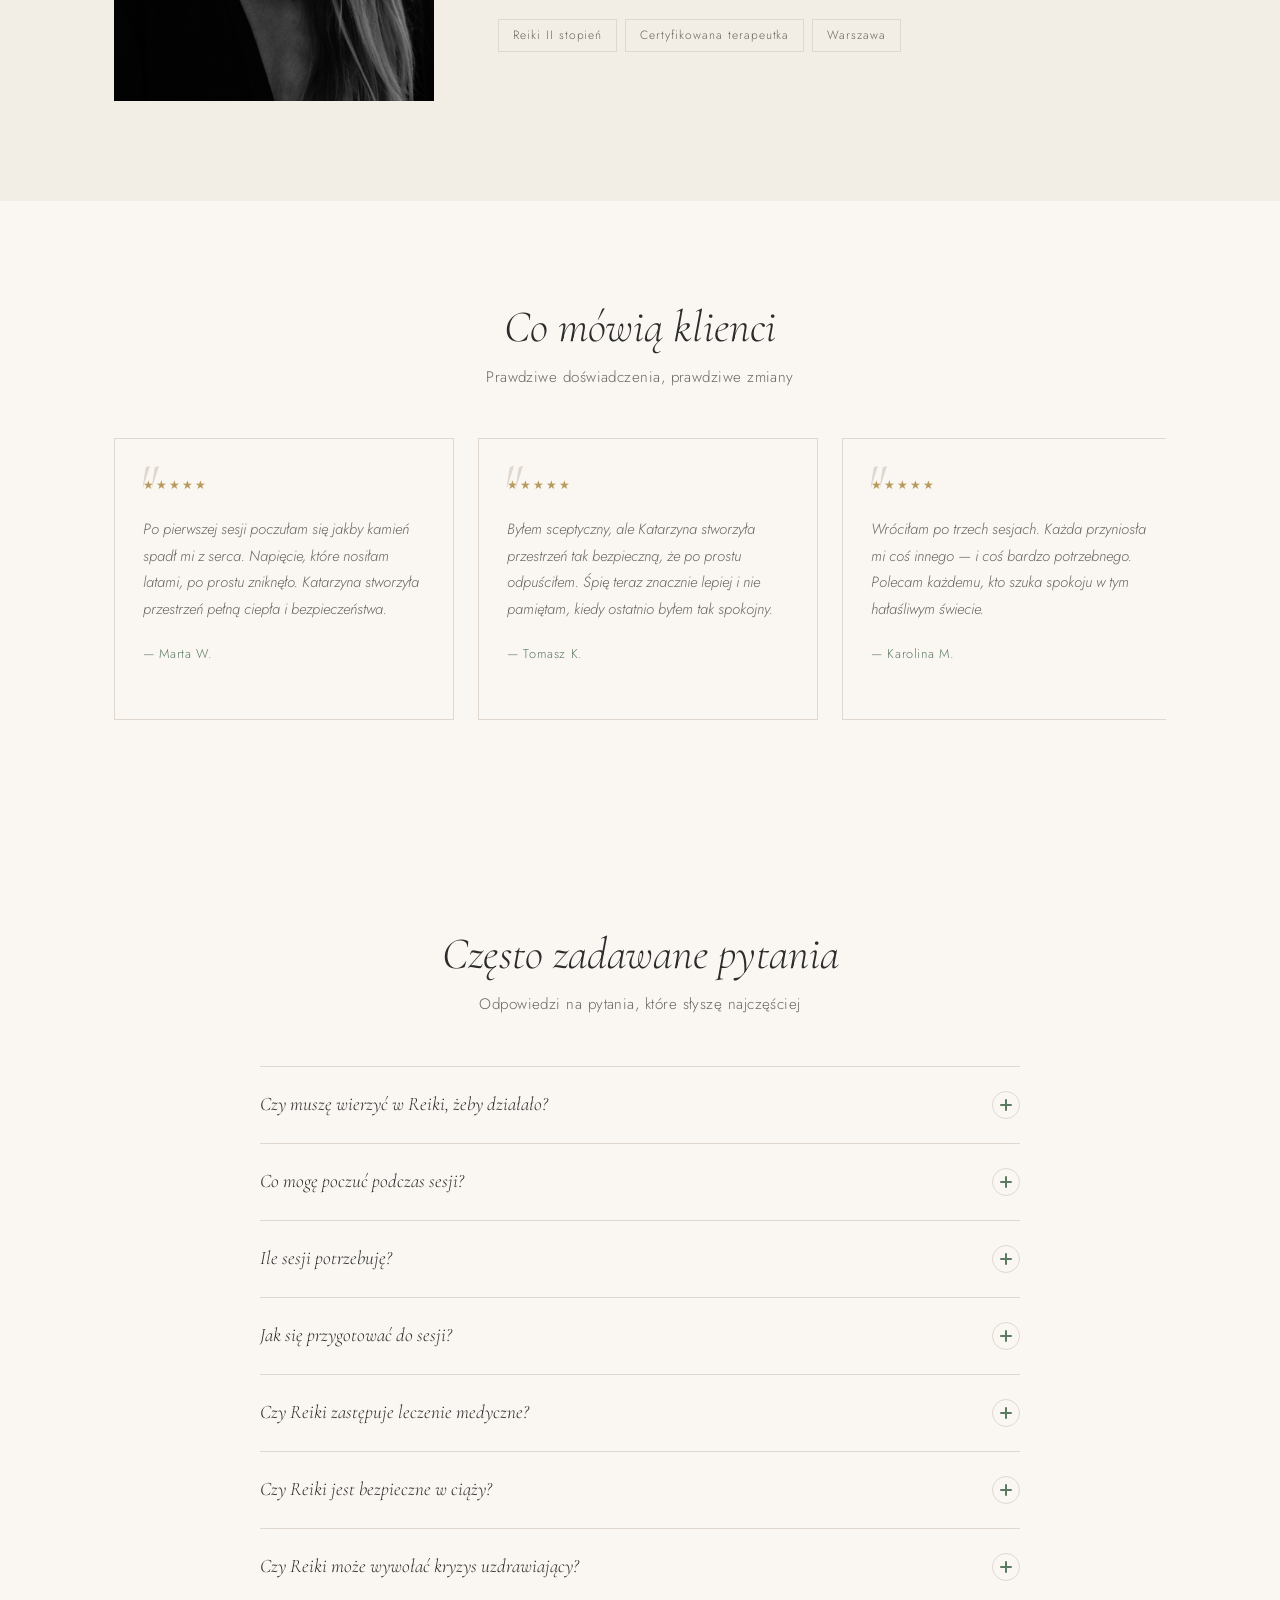
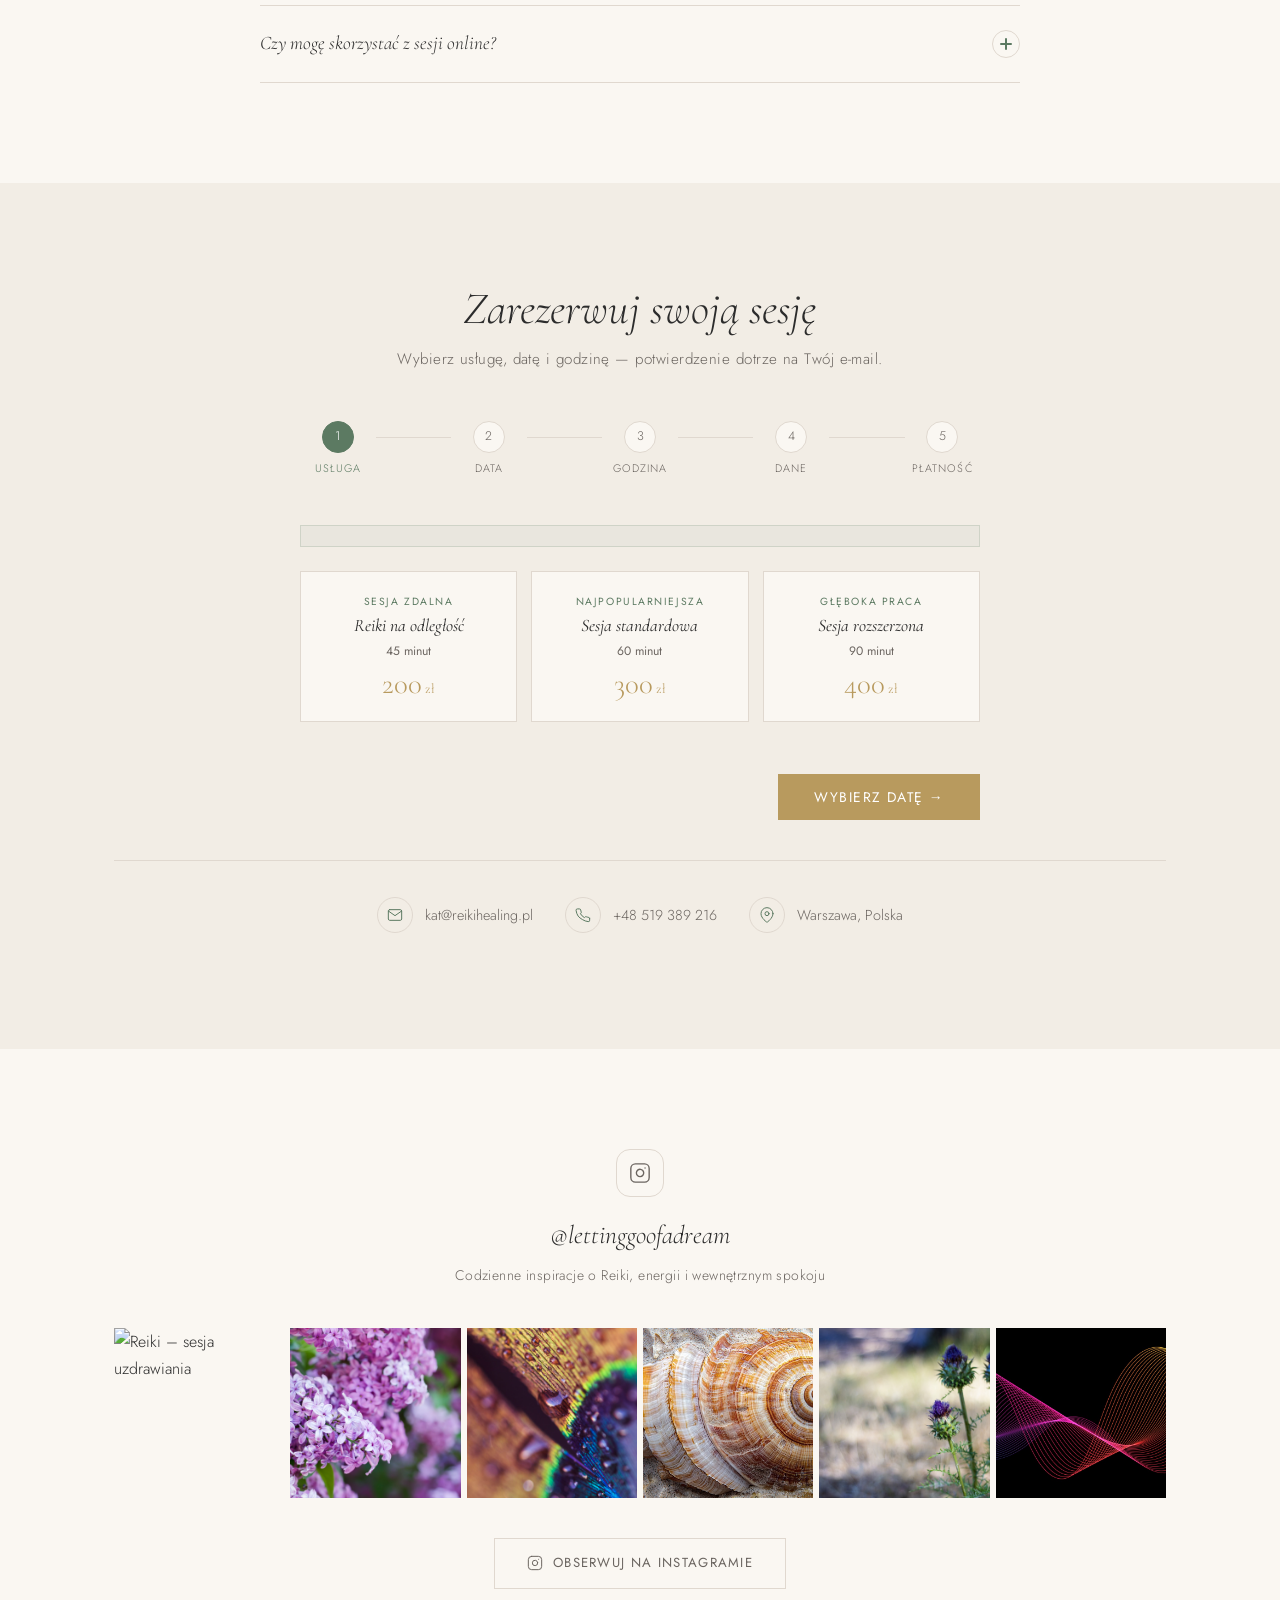
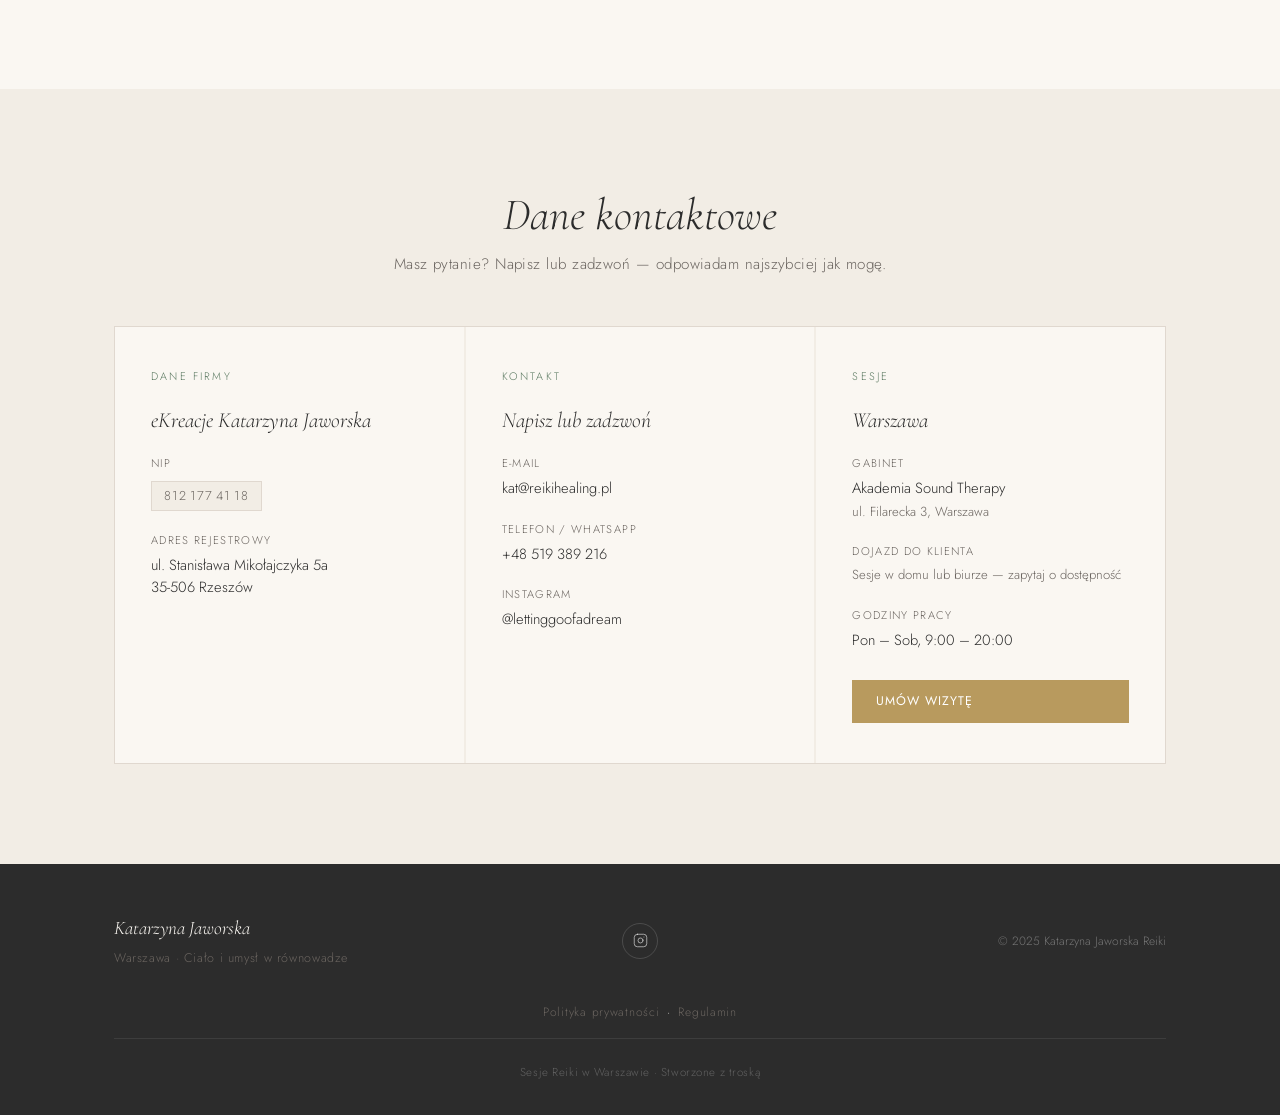
==== commit 002ccd85: "Aktualizacja sekcji Sesje: adres gabinetu i dojazd do klienta Dodano dokładne miejsce sesji: Akademi" ====
--- a/index.html
+++ b/index.html
@@ -2306,10 +2306,19 @@
 
       <div class="contact-card">
         <p class="contact-card-label" data-pl="Sesje" data-en="Sessions">Sesje</p>
-        <h3 data-pl="Warszawa i online" data-en="Warsaw &amp; Online">Warszawa i online</h3>
+        <h3 data-pl="Warszawa" data-en="Warsaw">Warszawa</h3>
         <div class="contact-row">
-          <span class="contact-row-key" data-pl="Miejsce sesji" data-en="Session Location">Miejsce sesji</span>
-          <span class="contact-row-val" data-pl="Warszawa (adres przesyłany po rezerwacji)" data-en="Warsaw (address sent after booking)">Warszawa<br><span style="font-size:0.82rem;color:var(--color-text-light);" data-pl="Dokładny adres przesyłany po potwierdzeniu rezerwacji" data-en="Exact address sent after booking confirmation">Dokładny adres przesyłany po potwierdzeniu rezerwacji</span></span>
+          <span class="contact-row-key" data-pl="Gabinet" data-en="Studio">Gabinet</span>
+          <span class="contact-row-val">
+            <a href="https://maps.google.com/?q=Filarecka+3,+Warszawa" target="_blank" rel="noopener" style="color:var(--color-text);text-decoration:none;">
+              Akademia Sound Therapy<br>
+              <span style="font-size:0.82rem;color:var(--color-text-light);">ul. Filarecka 3, Warszawa</span>
+            </a>
+          </span>
+        </div>
+        <div class="contact-row">
+          <span class="contact-row-key" data-pl="Dojazd do klienta" data-en="Home Visits">Dojazd do klienta</span>
+          <span class="contact-row-val" style="font-size:0.82rem;color:var(--color-text-light);" data-pl="Sesje w domu lub biurze — zapytaj o dostępność" data-en="Sessions at your home or office — ask about availability">Sesje w domu lub biurze — zapytaj o dostępność</span>
         </div>
         <div class="contact-row">
           <span class="contact-row-key" data-pl="Godziny pracy" data-en="Working Hours">Godziny pracy</span>
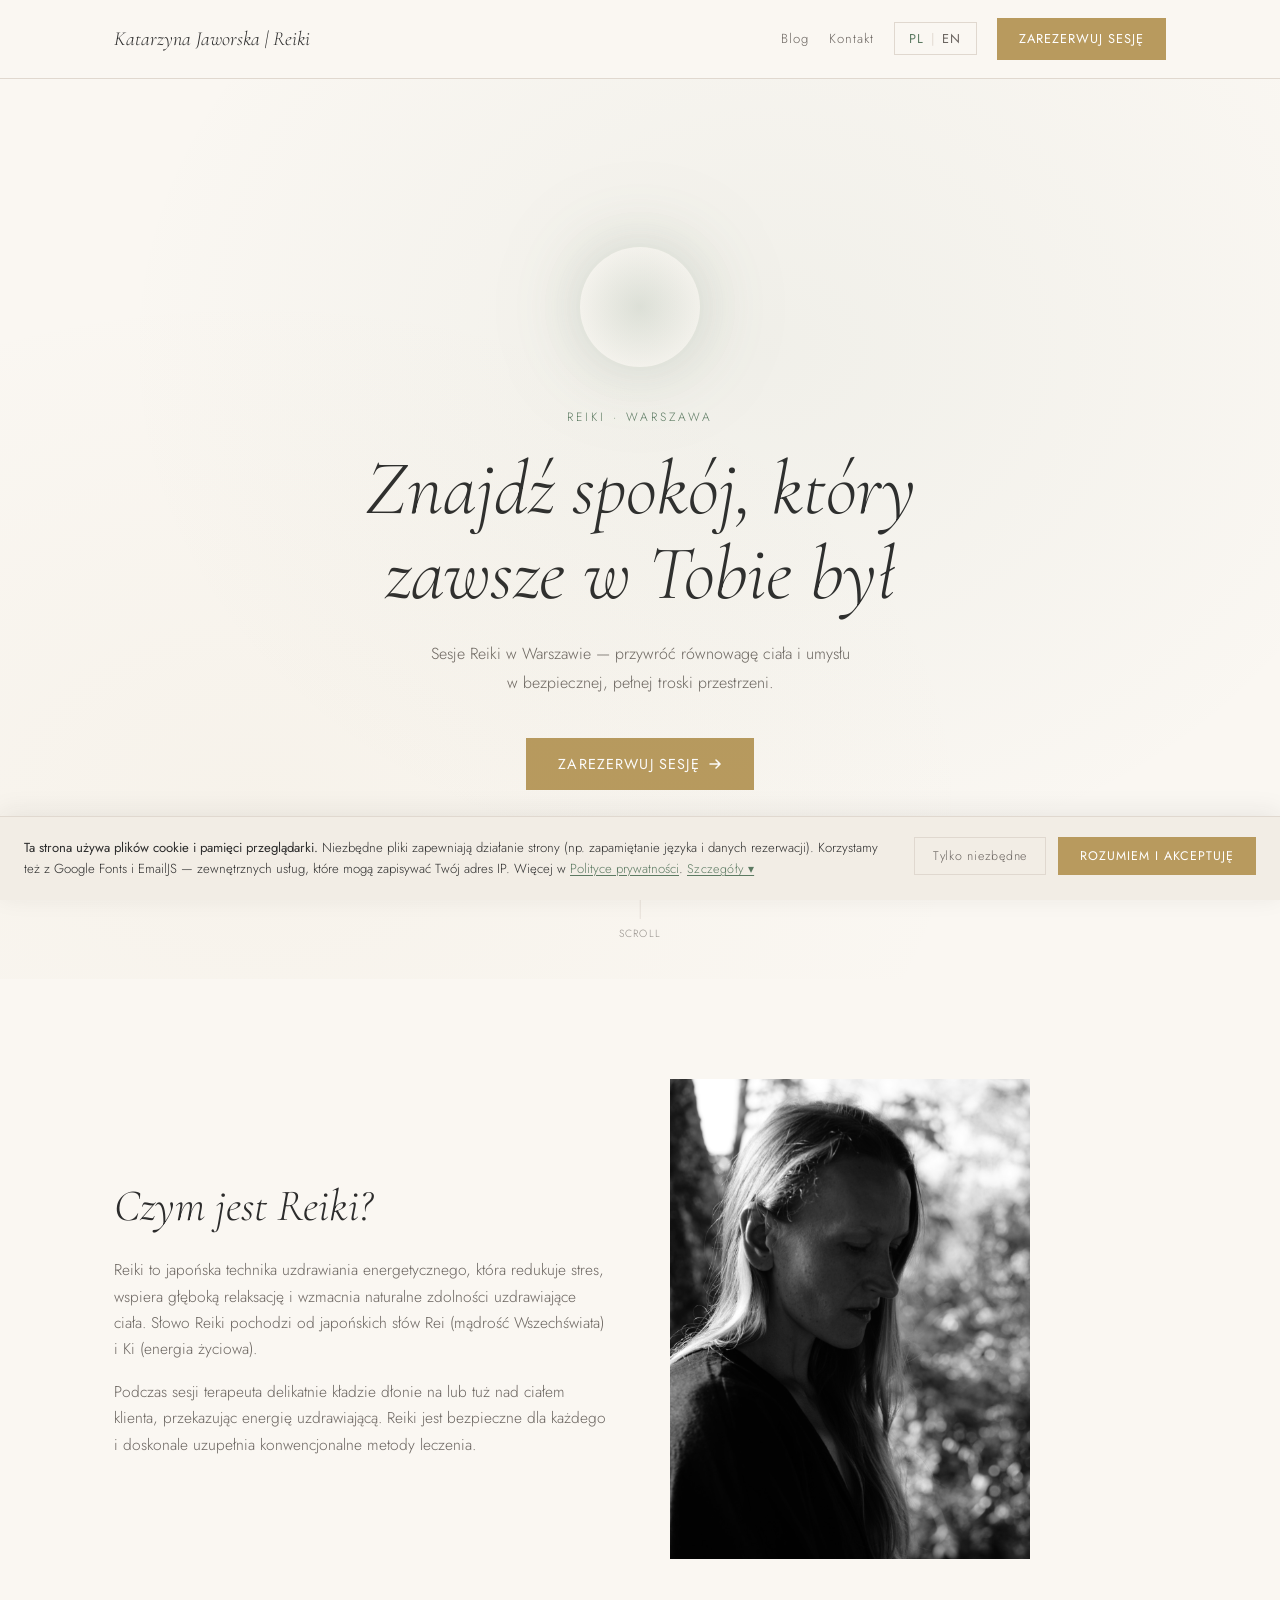
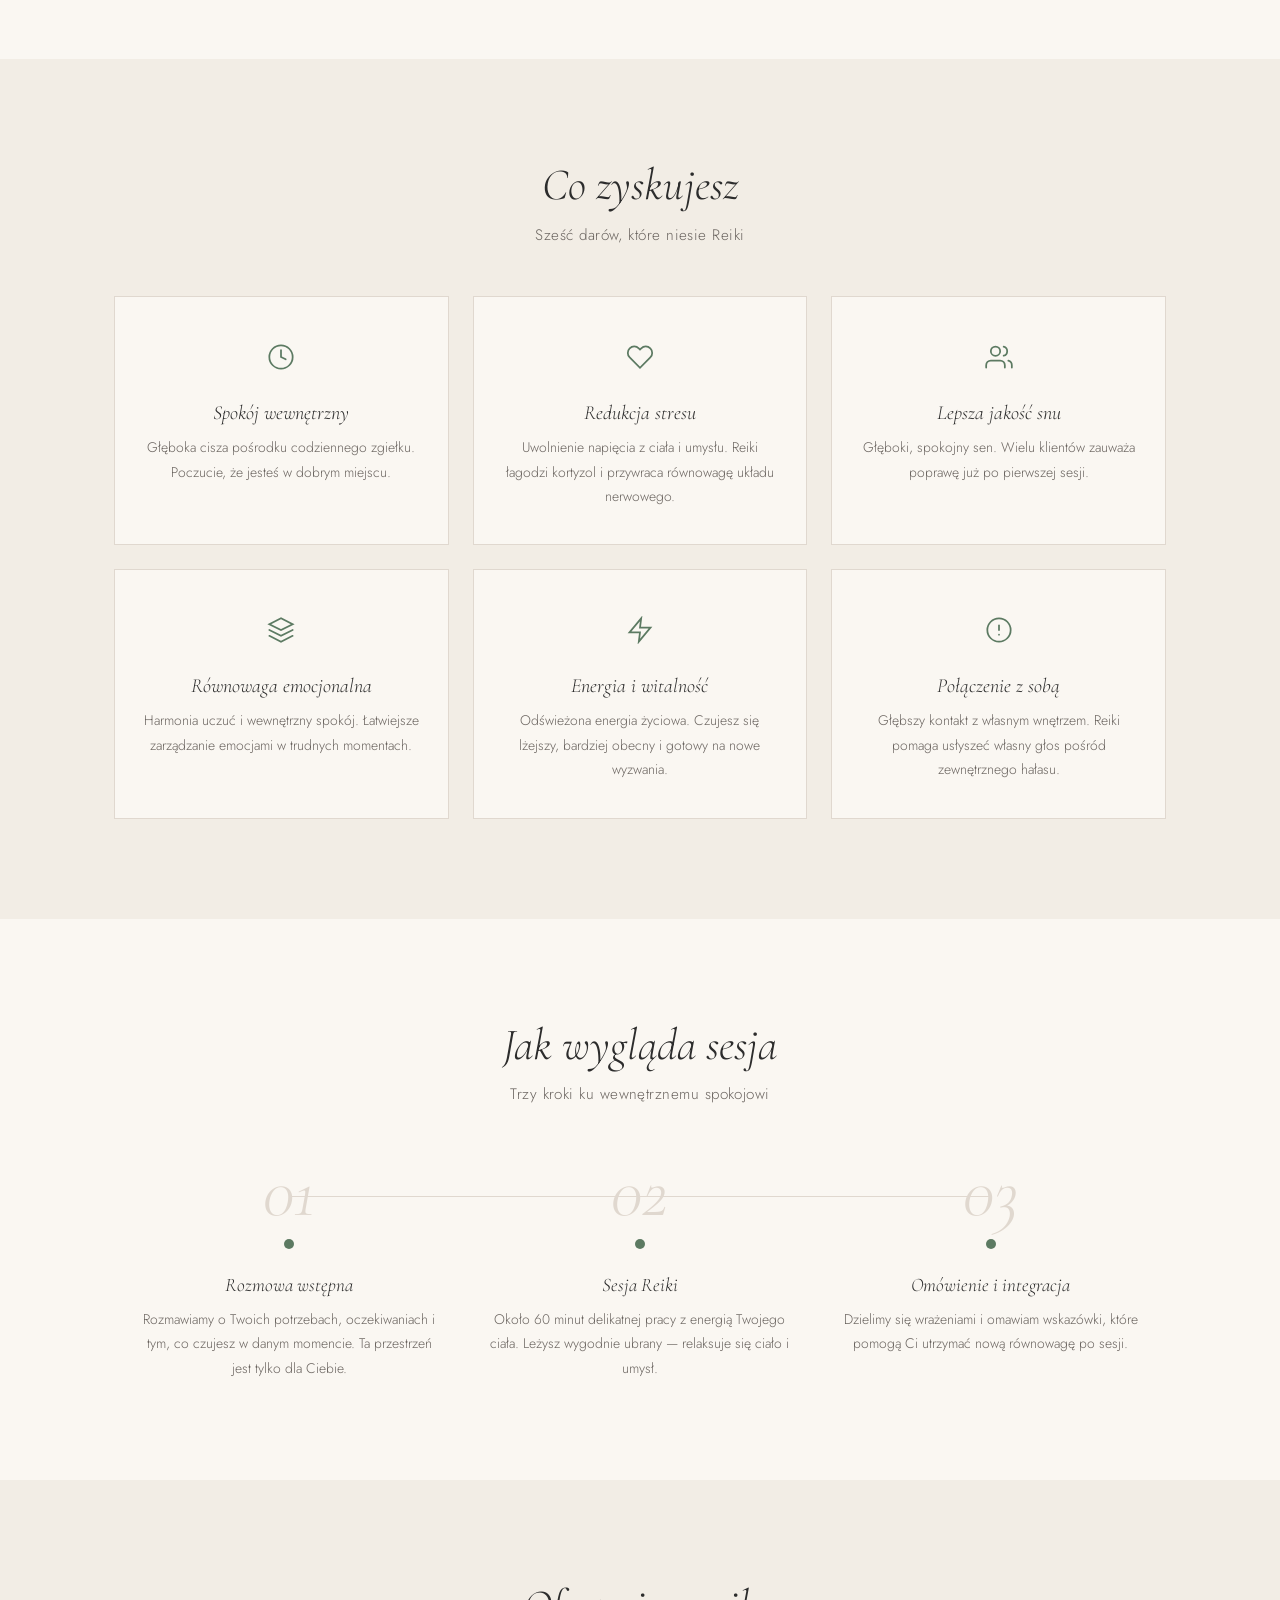
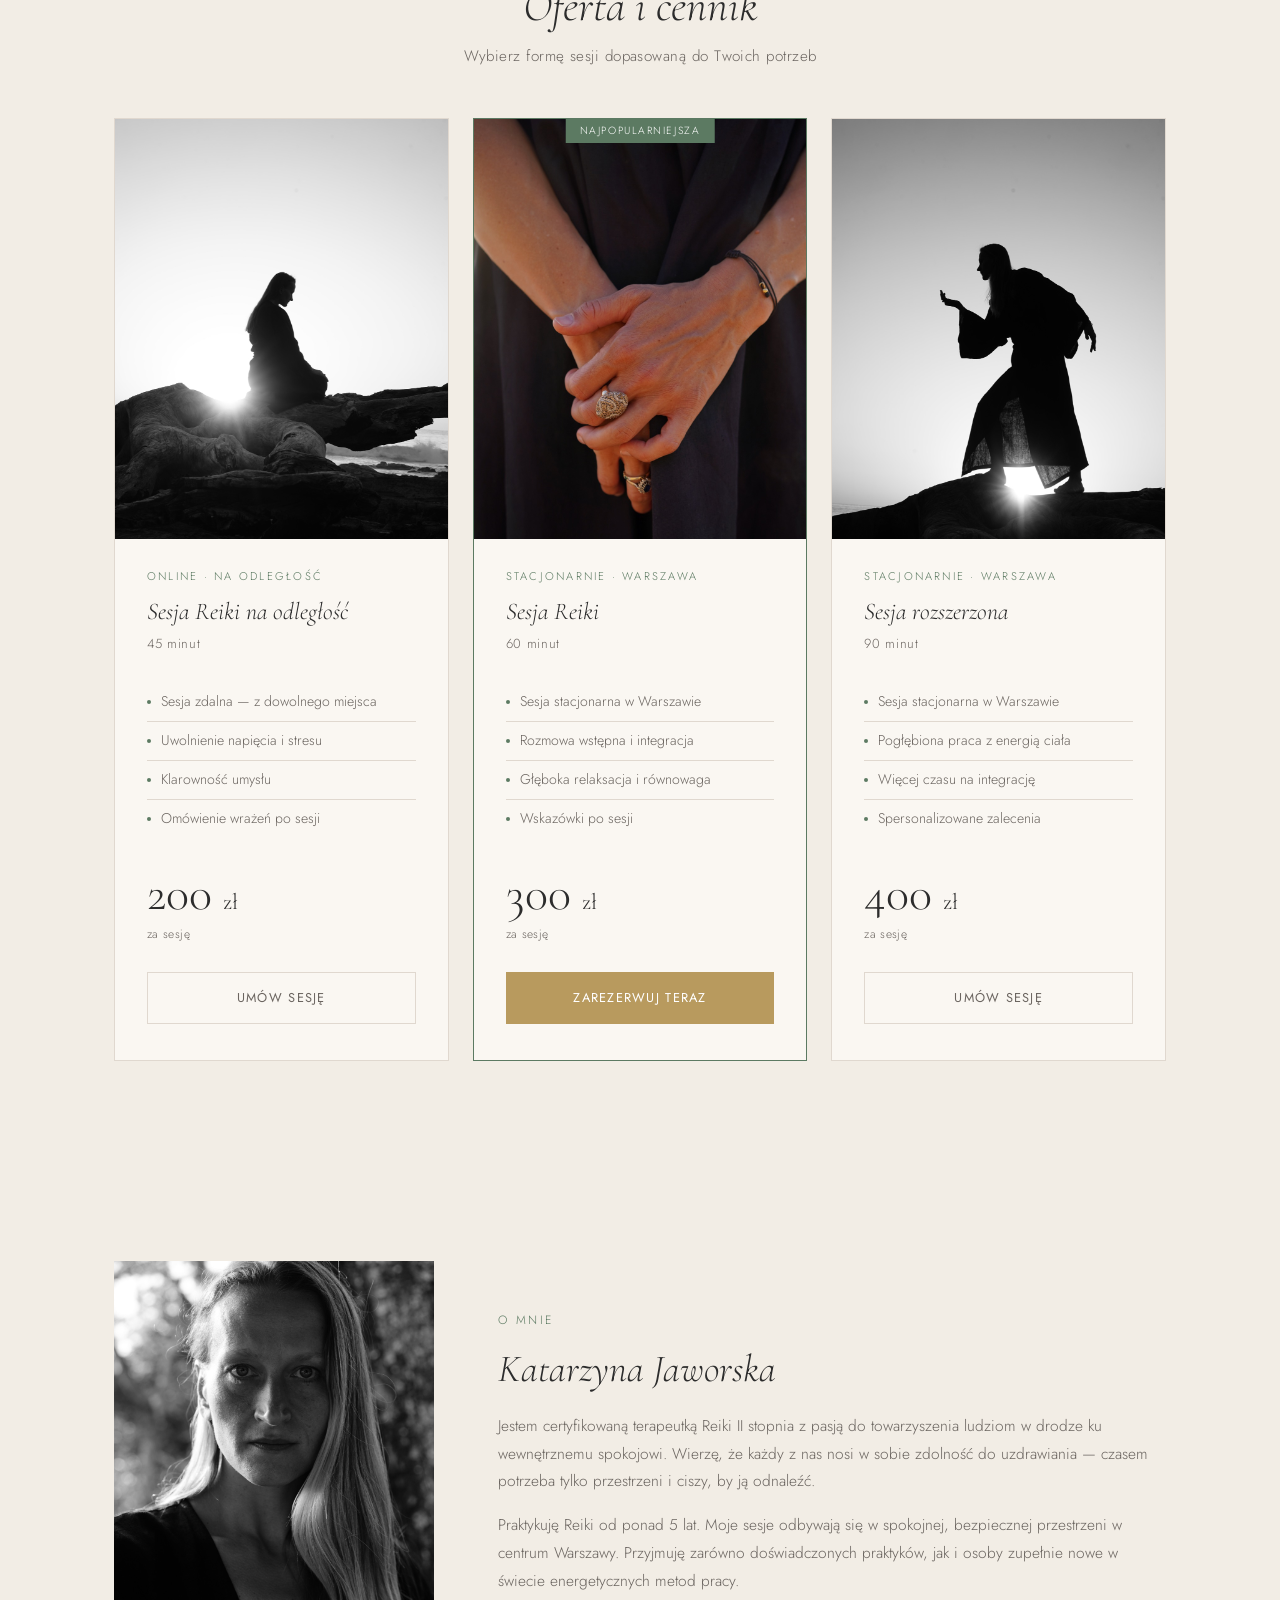
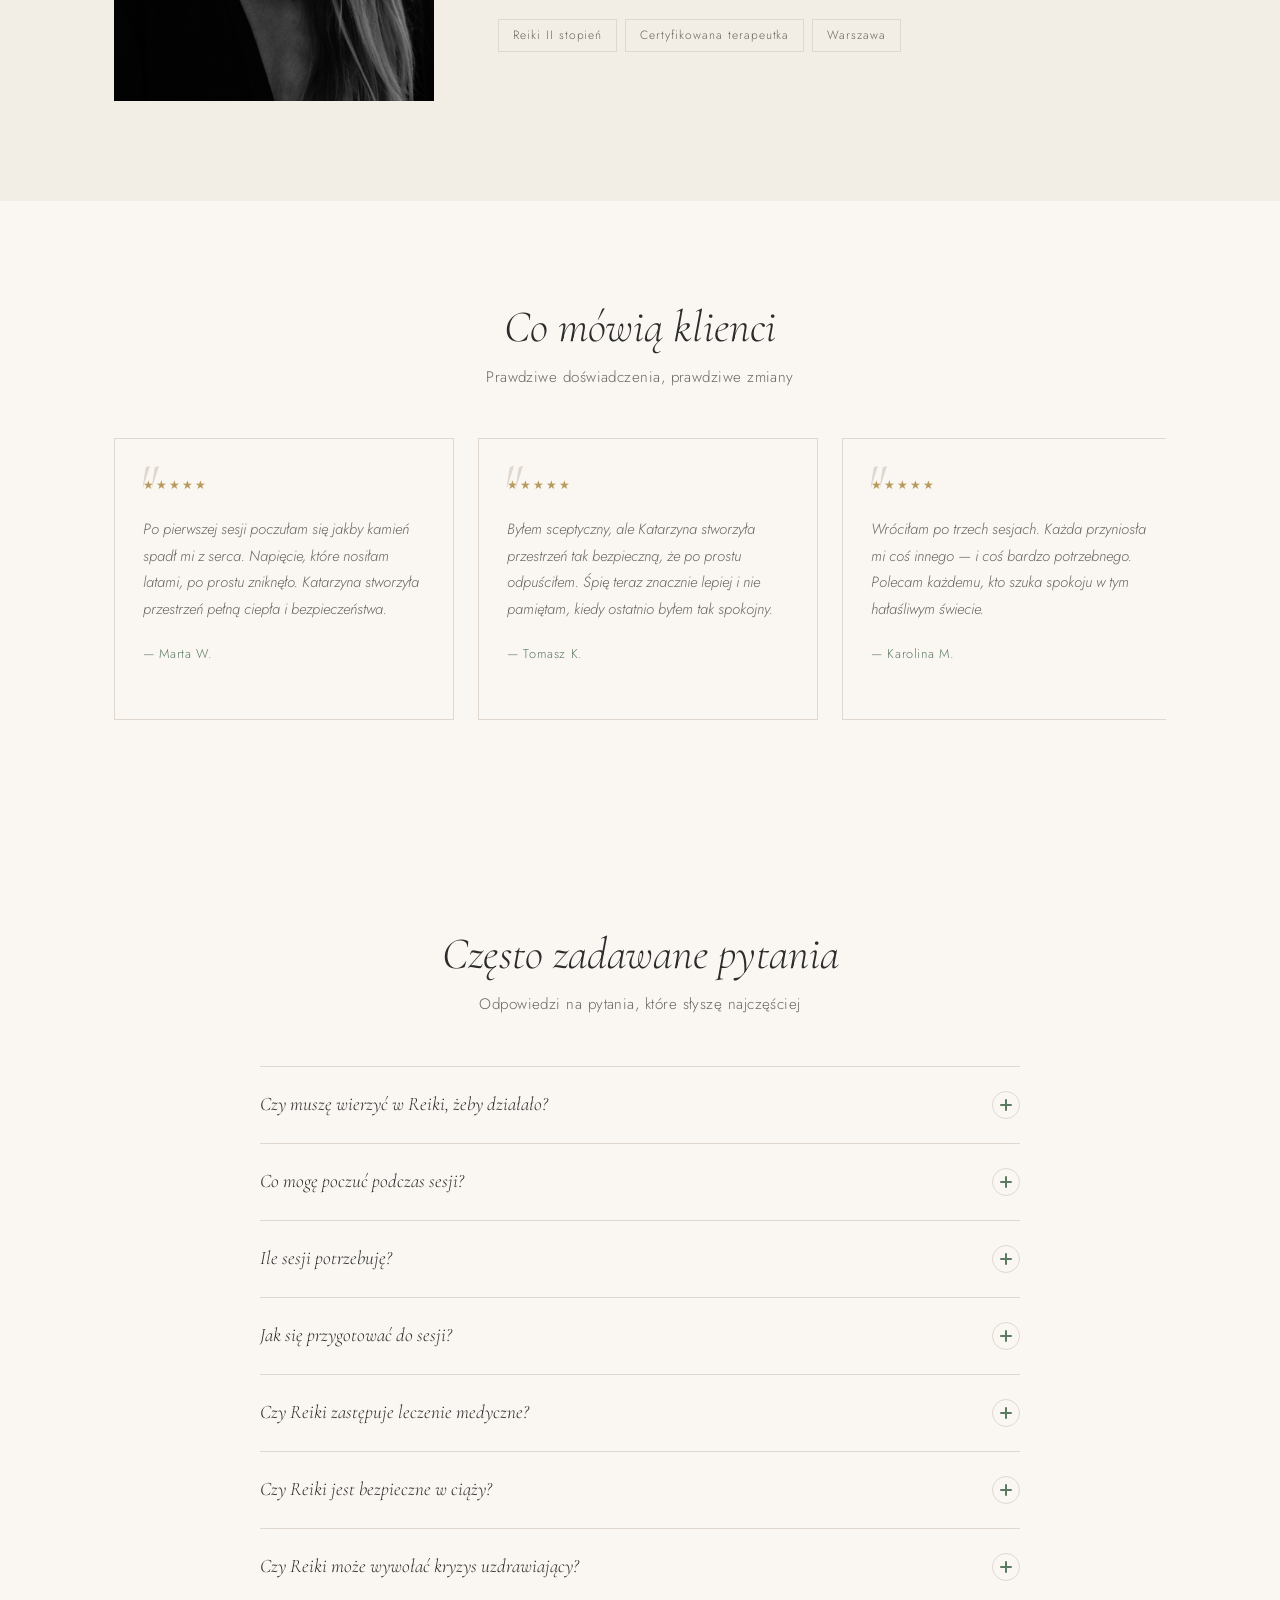
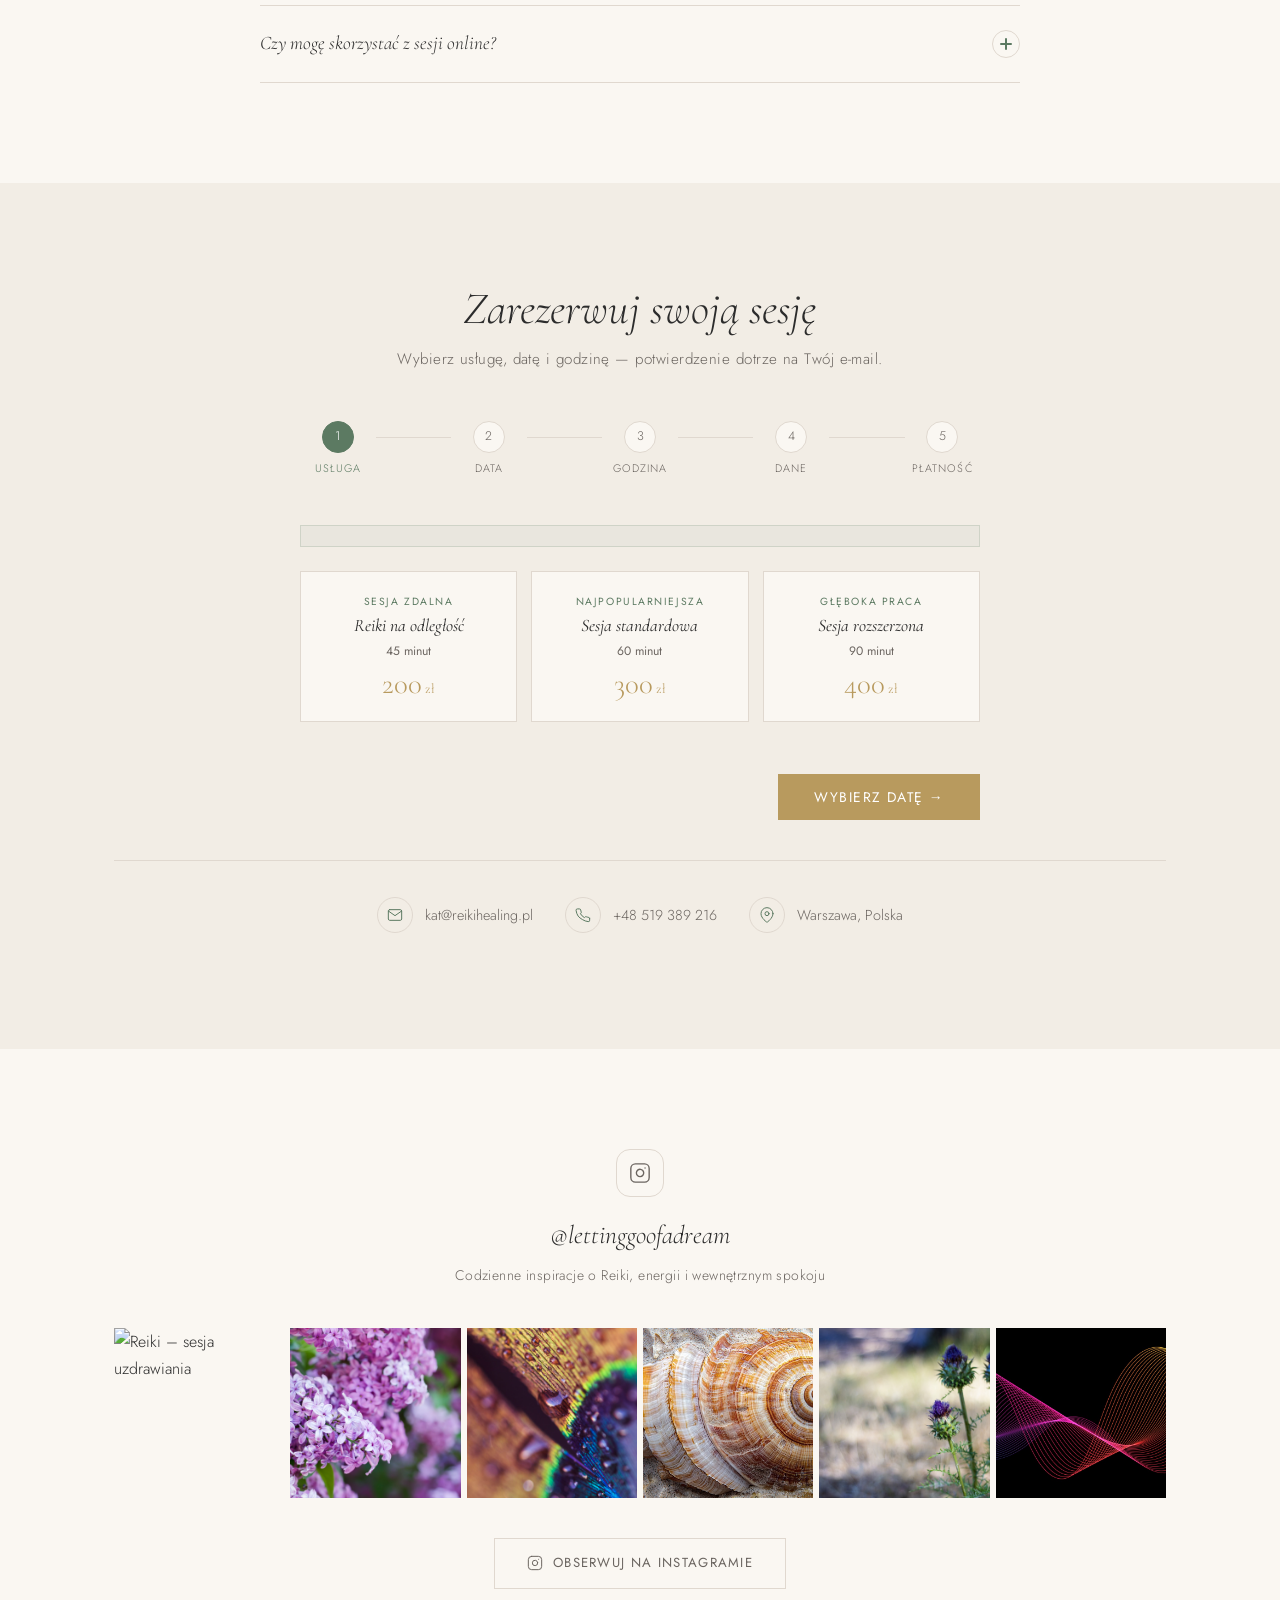
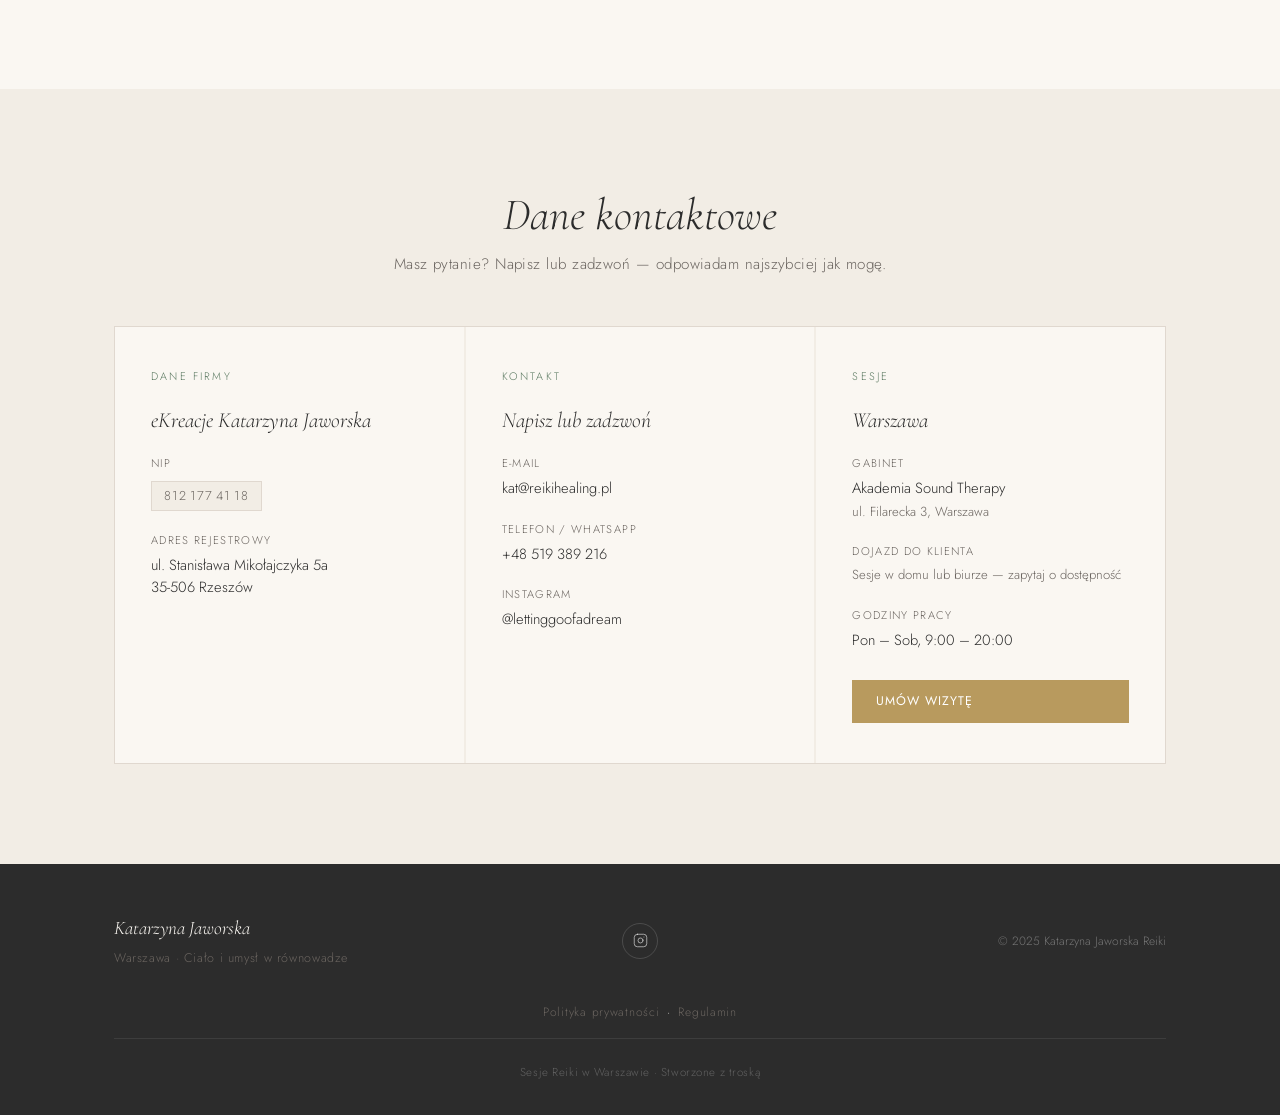
==== commit 59324386: "Zmień tekst przycisku nav: "Umów wizytę" → "Zarezerwuj sesję" Co-Authored-By: Claude Sonnet 4.6 <nor" ====
--- a/index.html
+++ b/index.html
@@ -1650,7 +1650,7 @@
         <span id="langEN">EN</span>
       </button>
       <a href="#booking" class="nav-cta">
-        <span data-pl="Umów wizytę" data-en="Book a Session">Umów wizytę</span>
+        <span data-pl="Zarezerwuj sesję" data-en="Book a Session">Zarezerwuj sesję</span>
       </a>
     </div>
   </div>
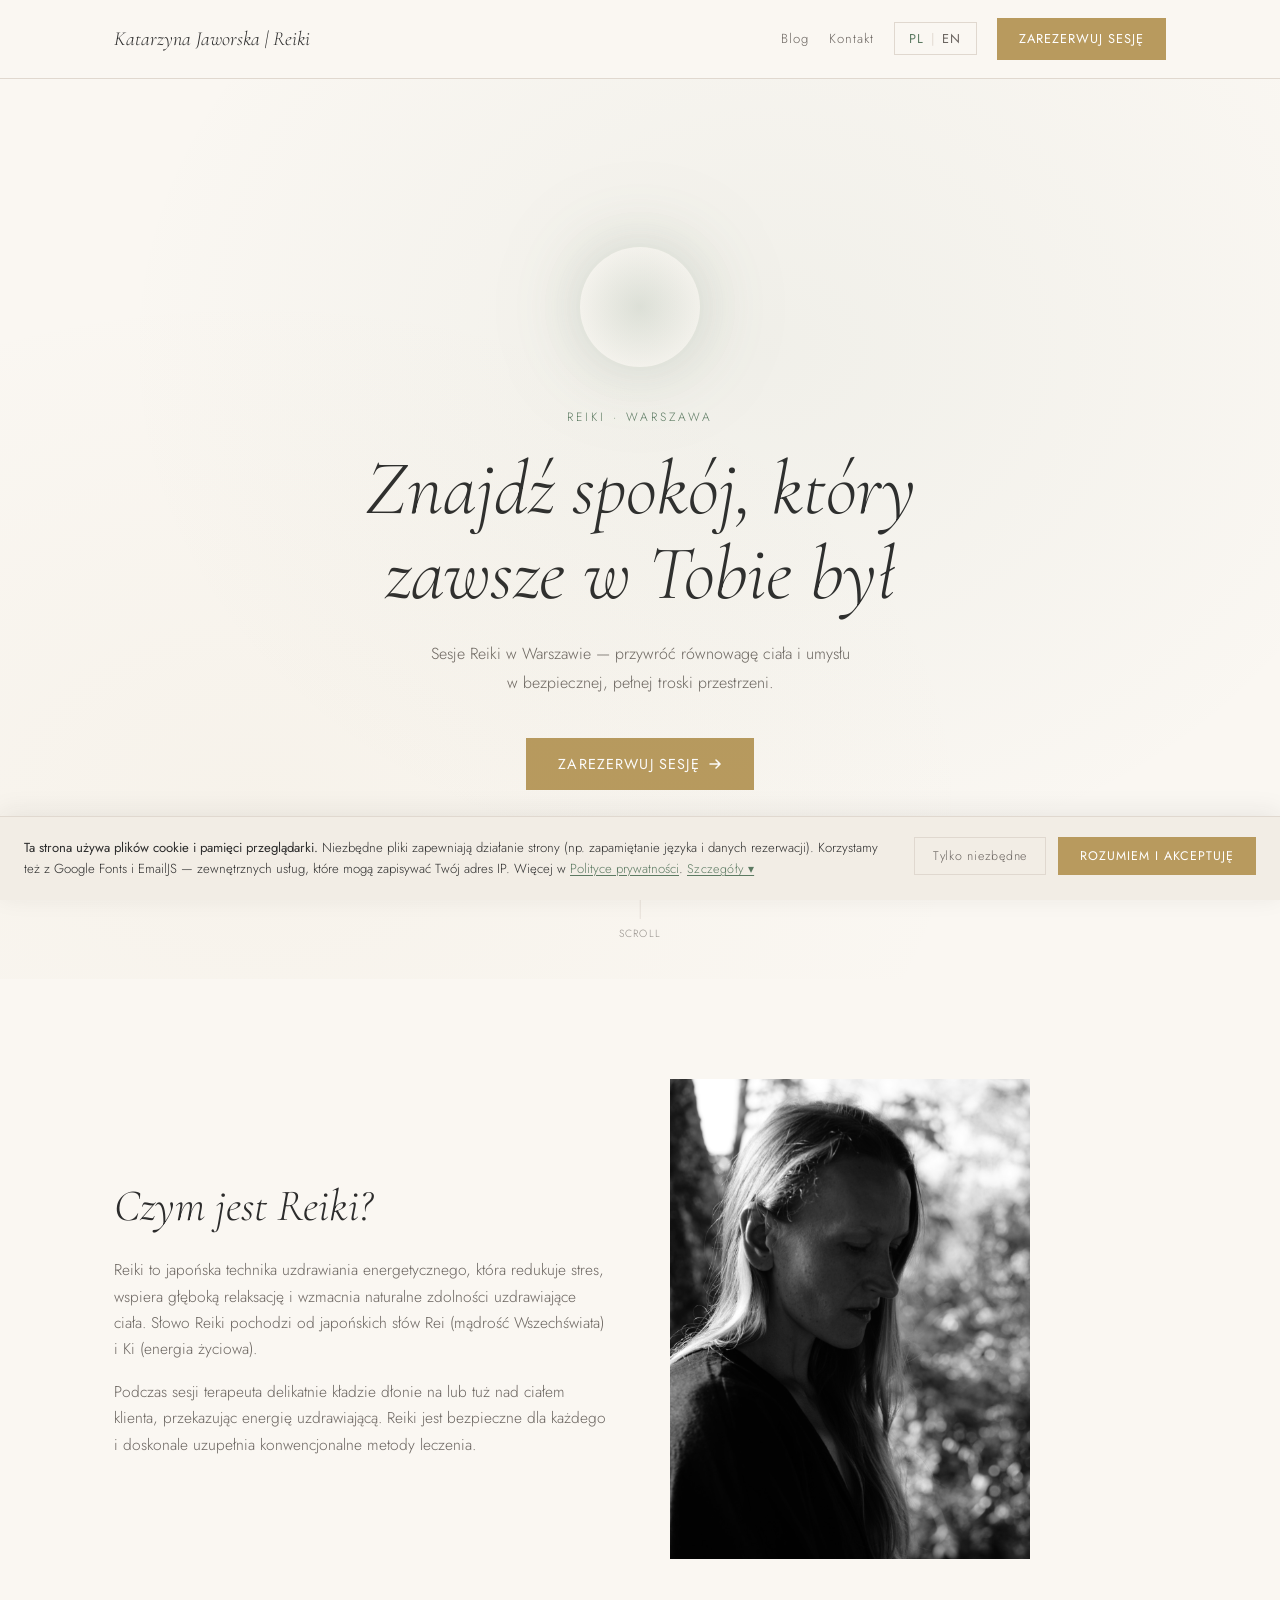
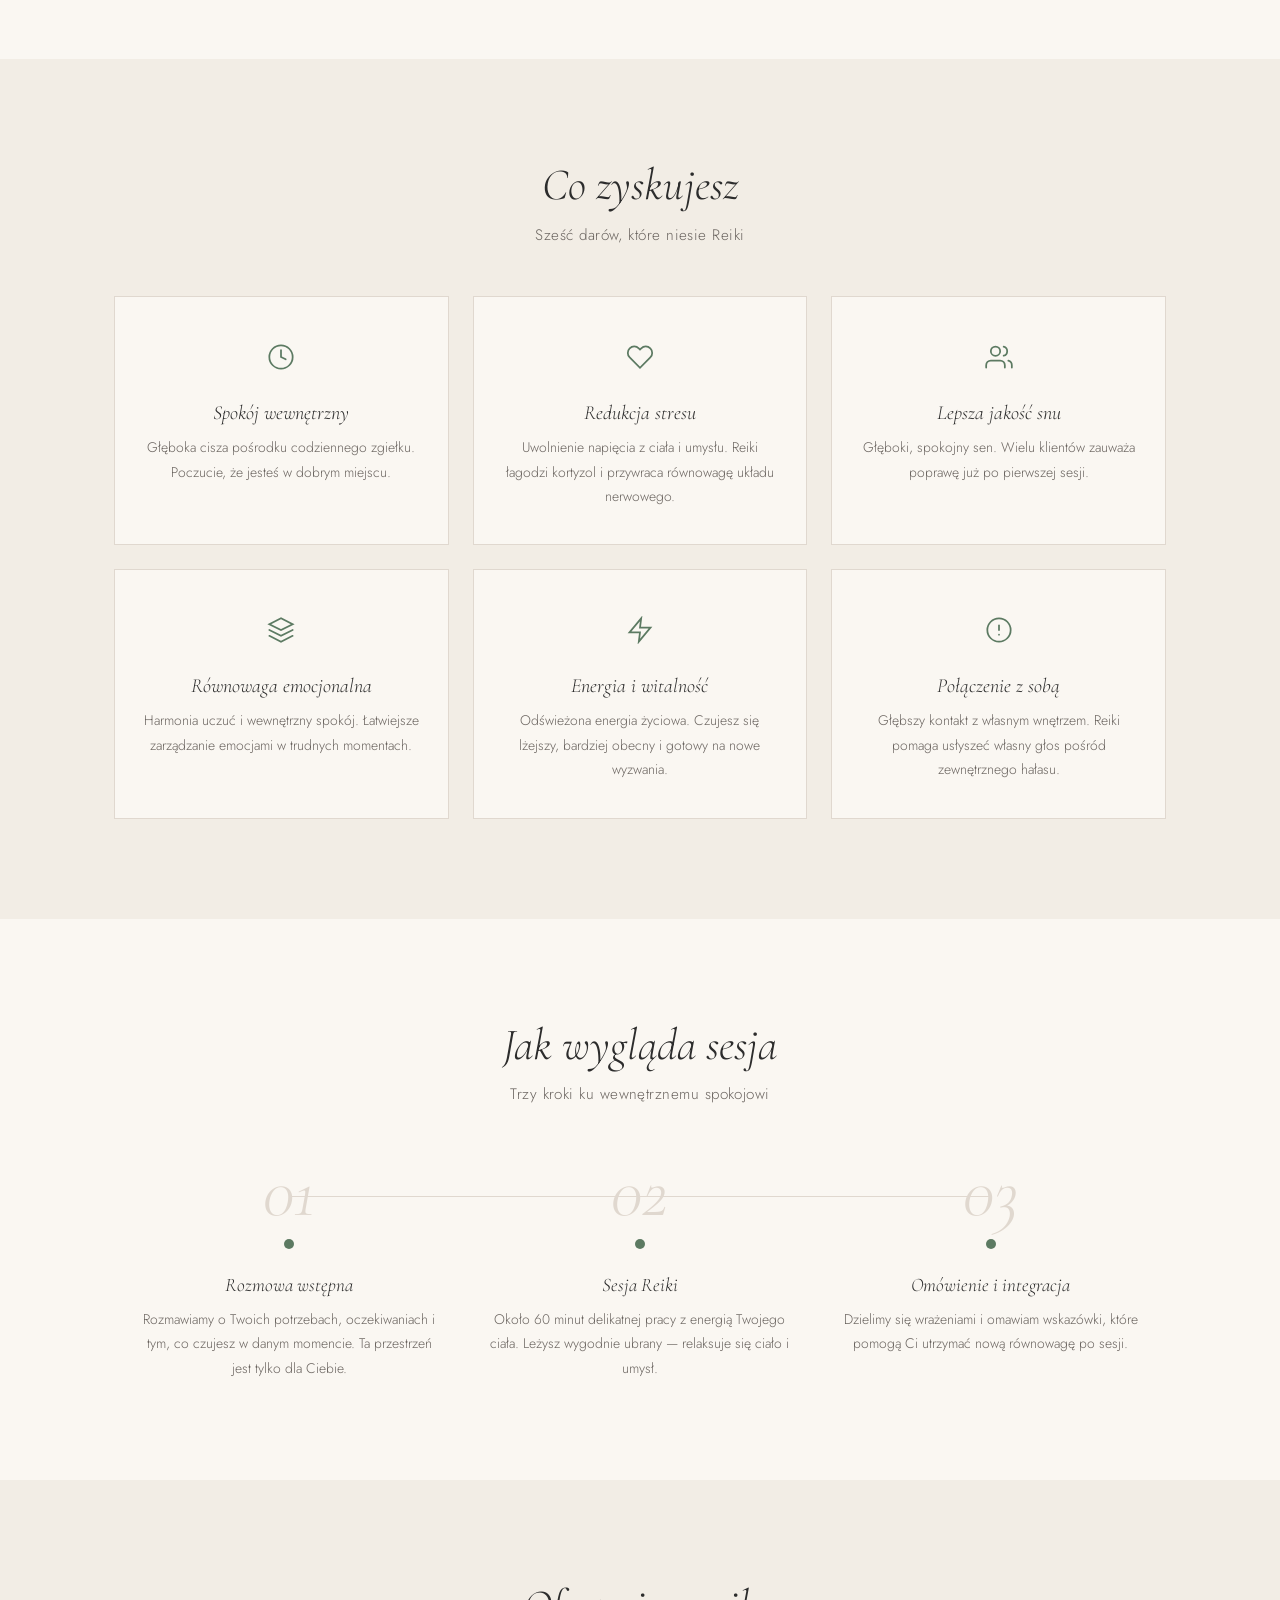
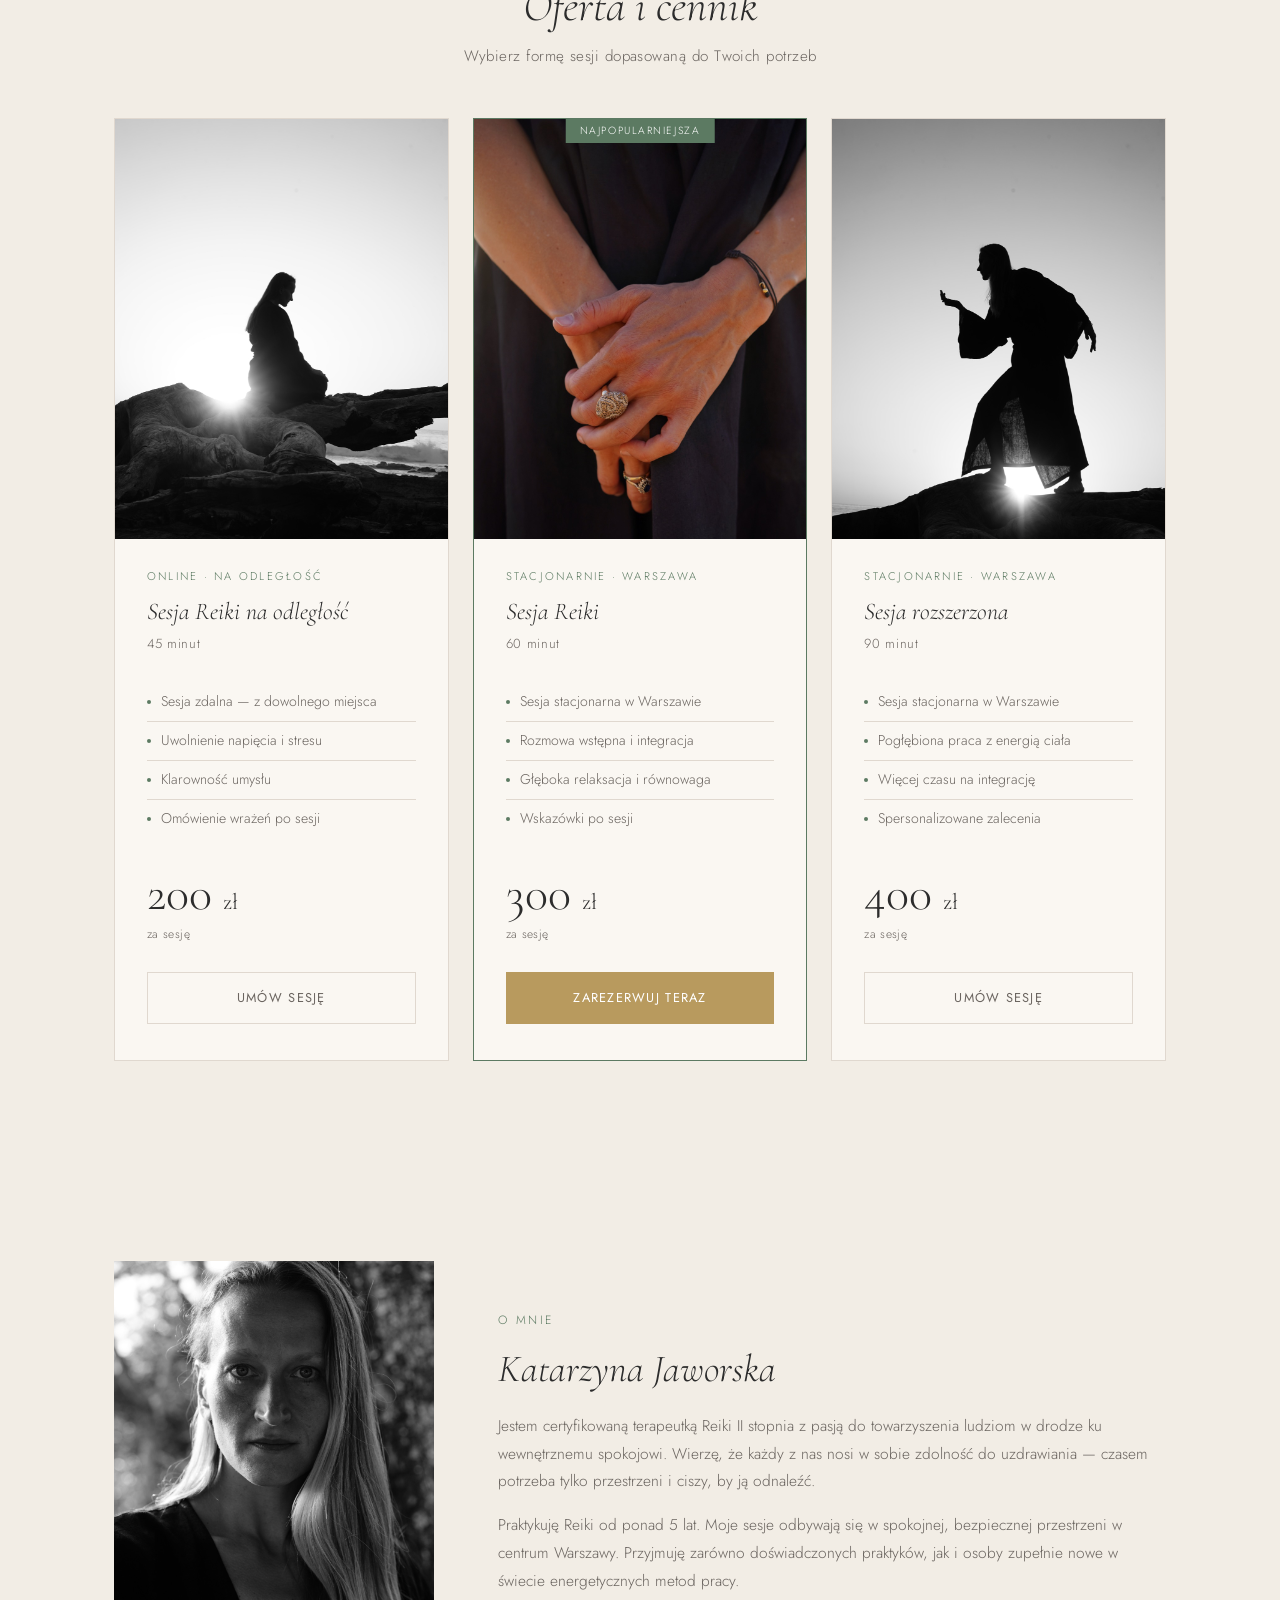
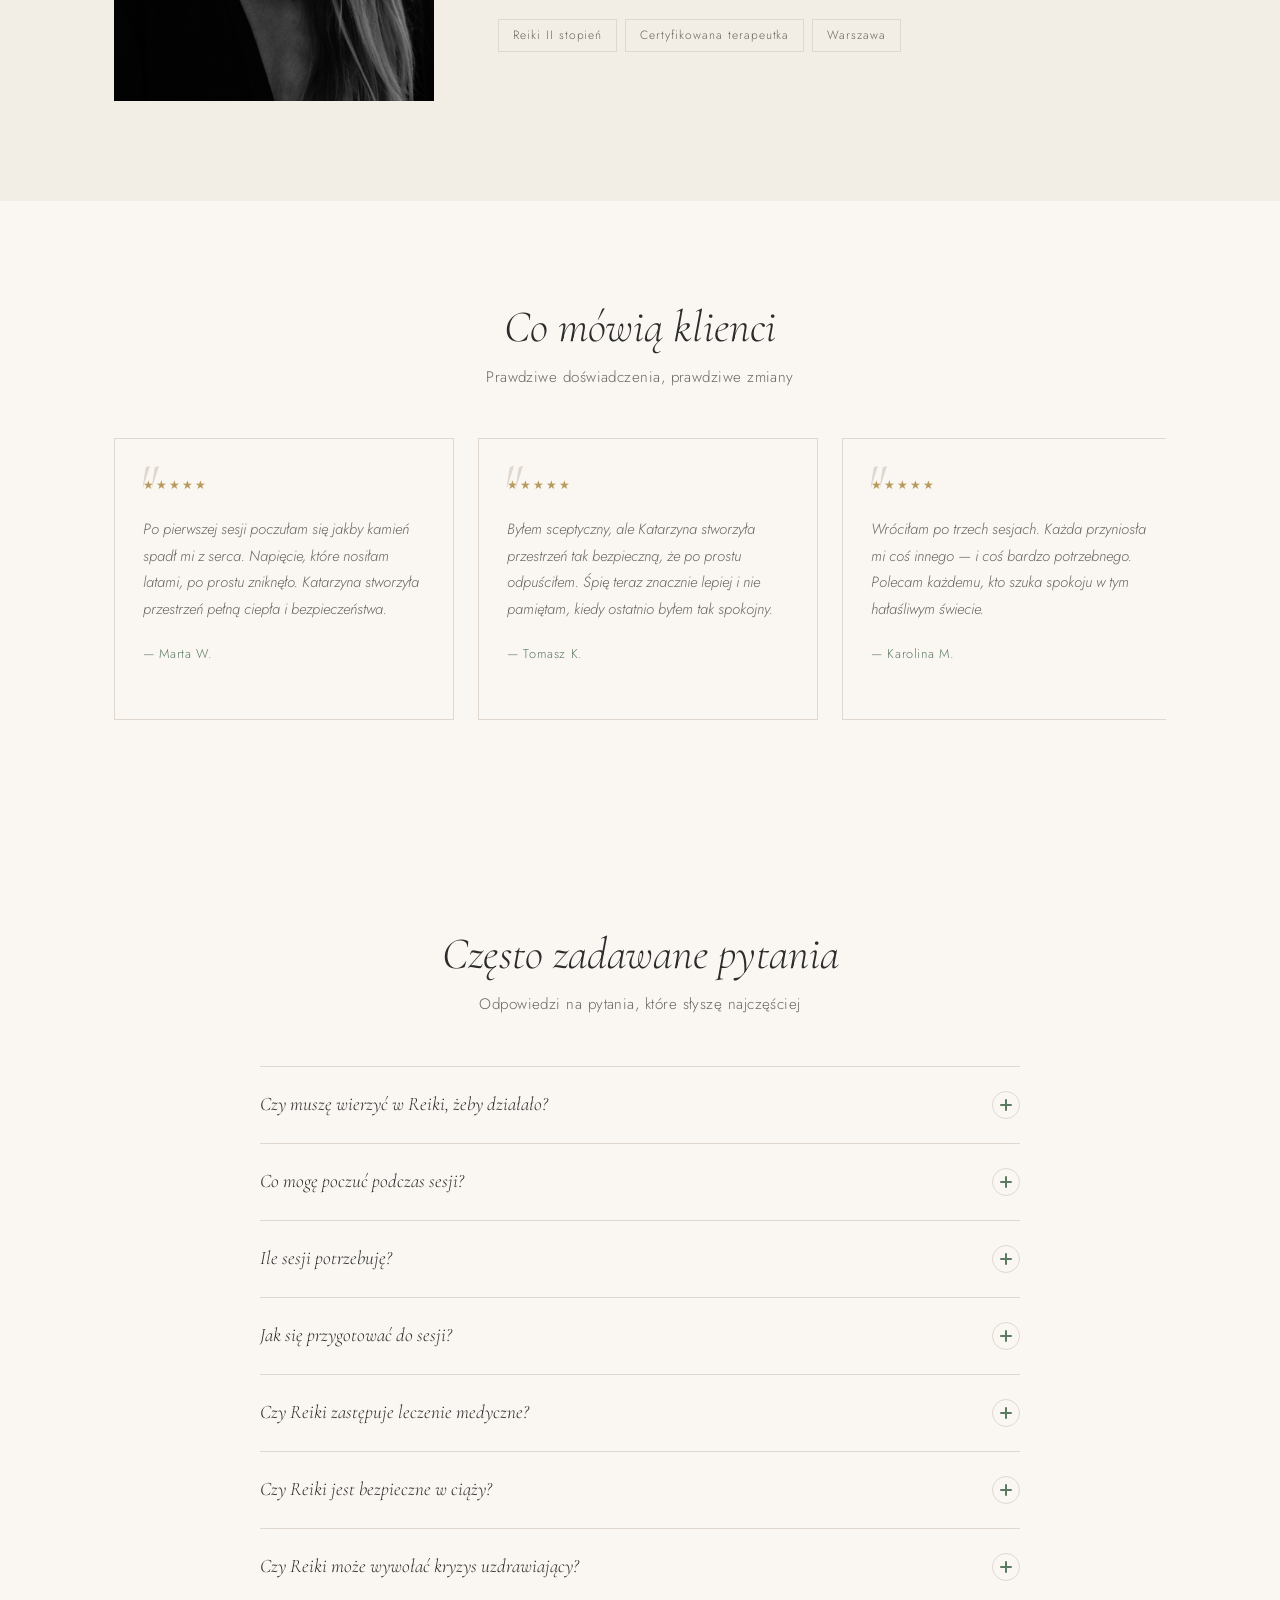
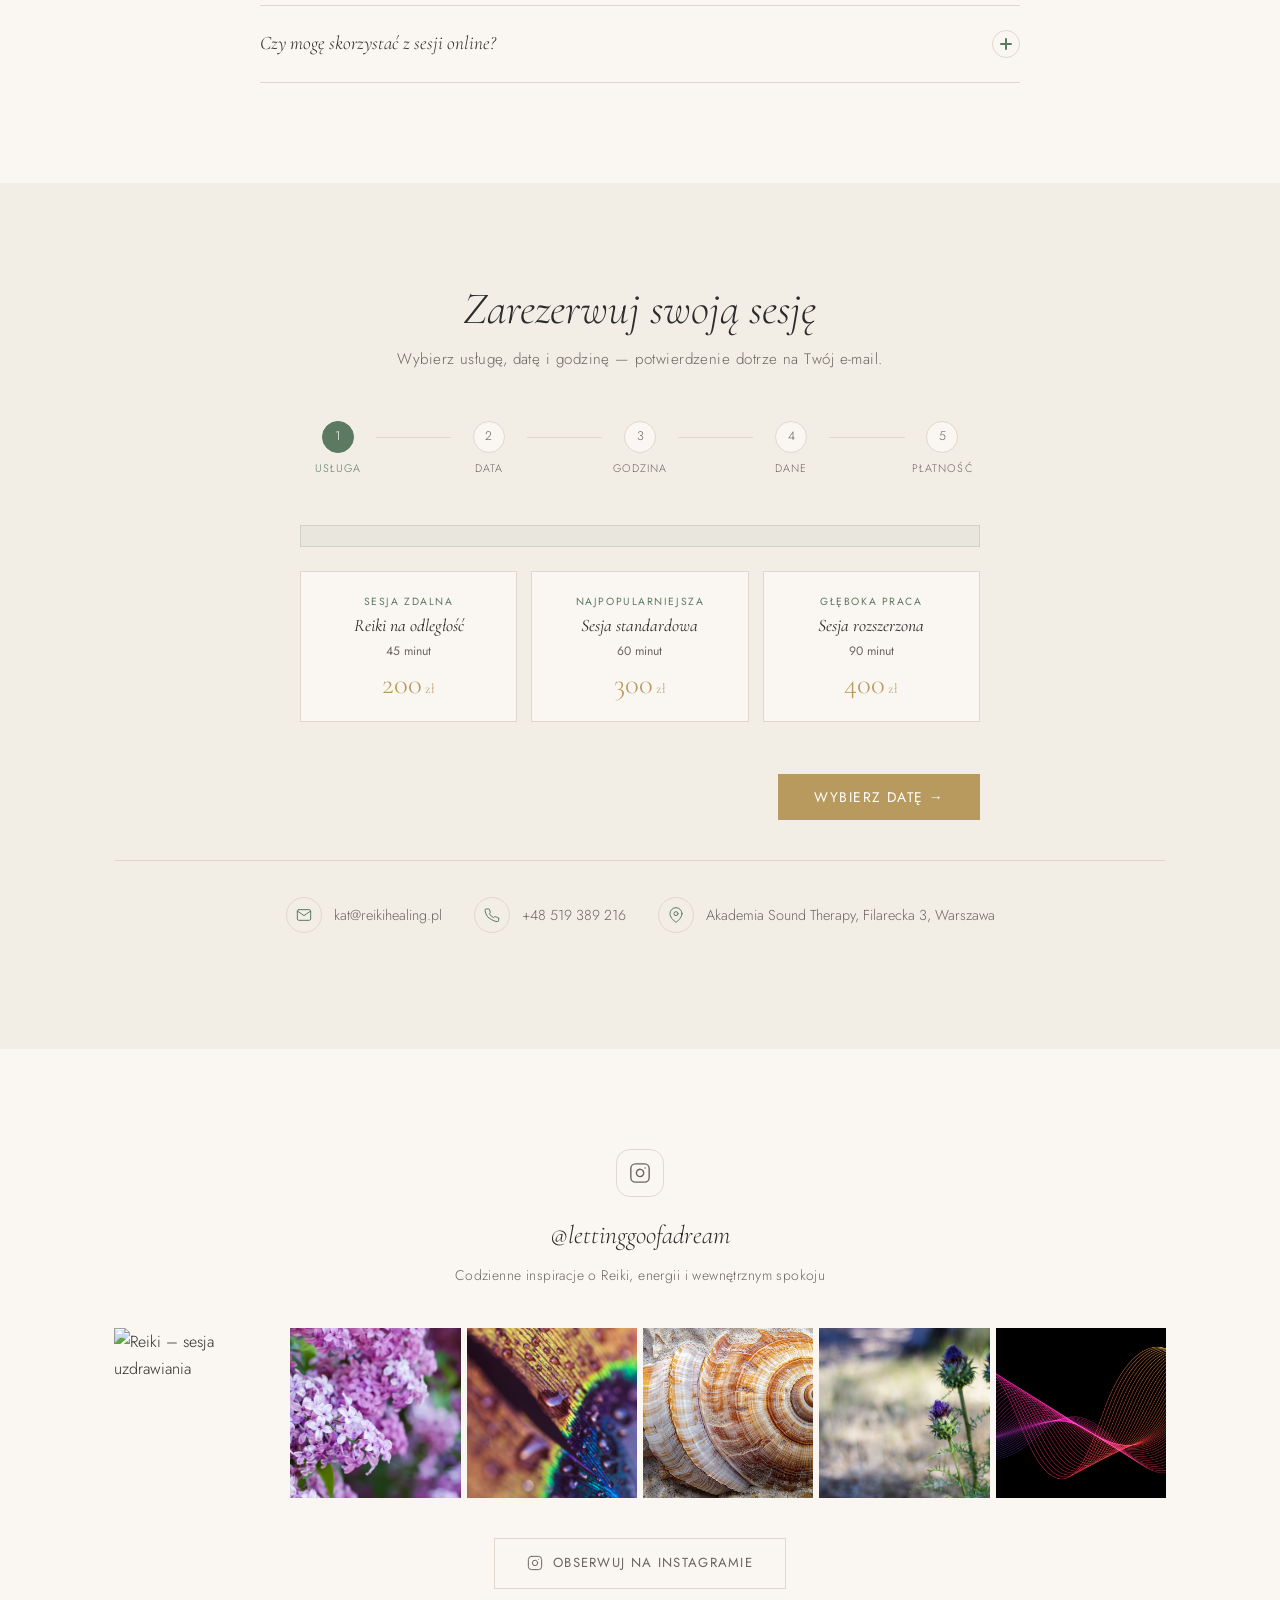
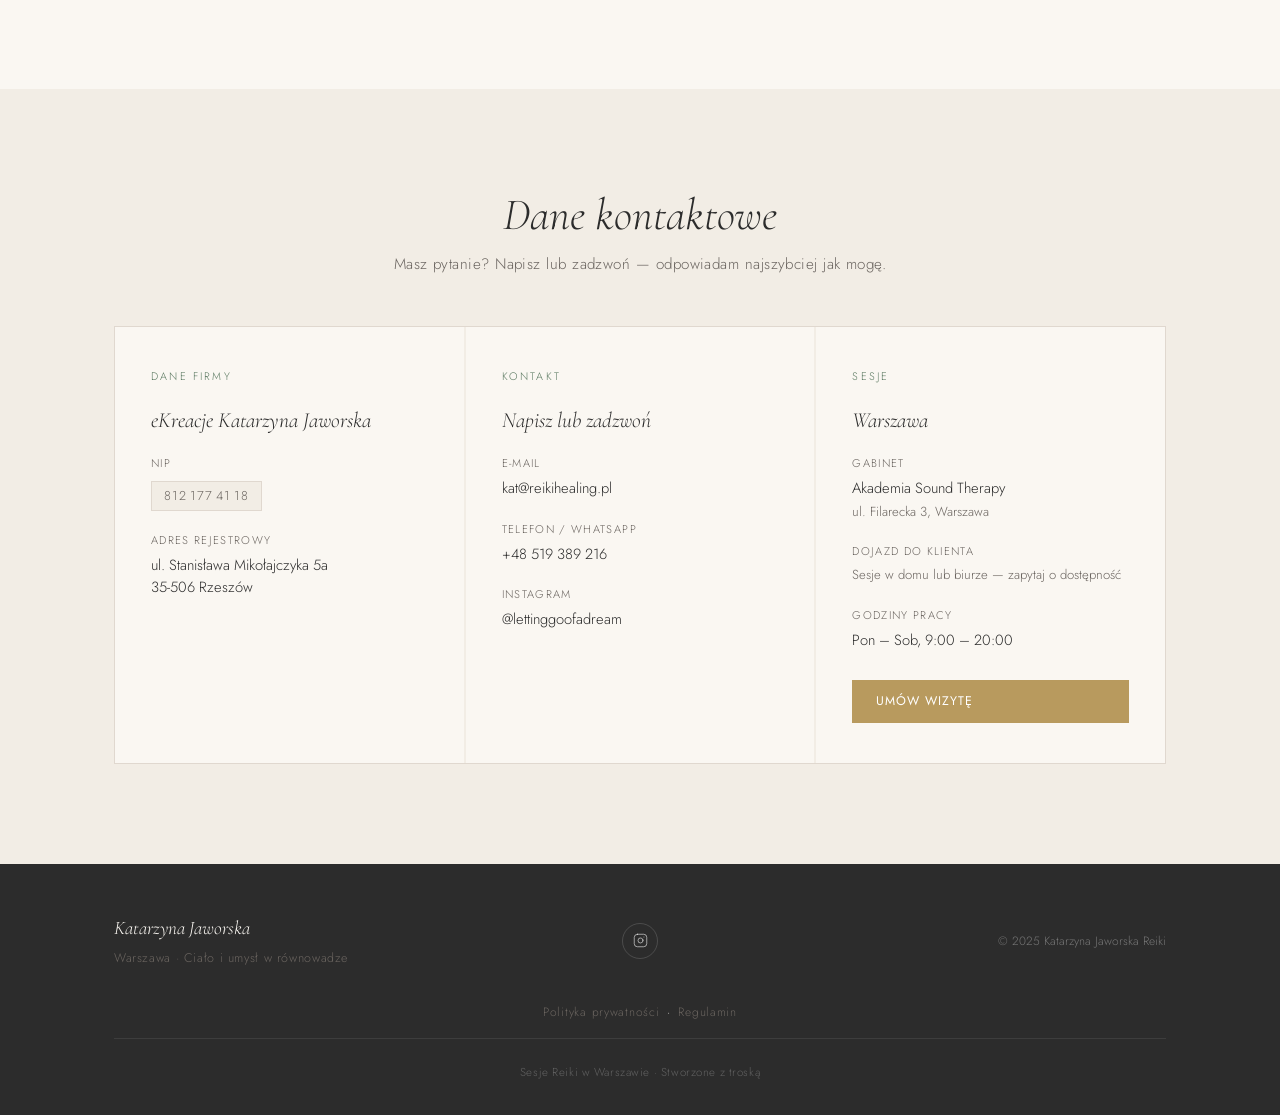
==== commit 37435d10: "Dodaj adres Akademia Sound Therapy z linkiem do Google Maps Zamień "Warszawa, Polska" na dokładny ad" ====
--- a/index.html
+++ b/index.html
@@ -2210,7 +2210,7 @@
         <div class="contact-icon" aria-hidden="true">
           <svg viewBox="0 0 24 24"><path d="M21 10c0 7-9 13-9 13s-9-6-9-13a9 9 0 0 1 18 0z"/><circle cx="12" cy="10" r="3"/></svg>
         </div>
-        <span>Warszawa, Polska</span>
+        <a href="https://maps.google.com/?q=Filarecka+3,+Warszawa" target="_blank" rel="noopener">Akademia Sound Therapy, Filarecka 3, Warszawa</a>
       </div>
     </div>
 
